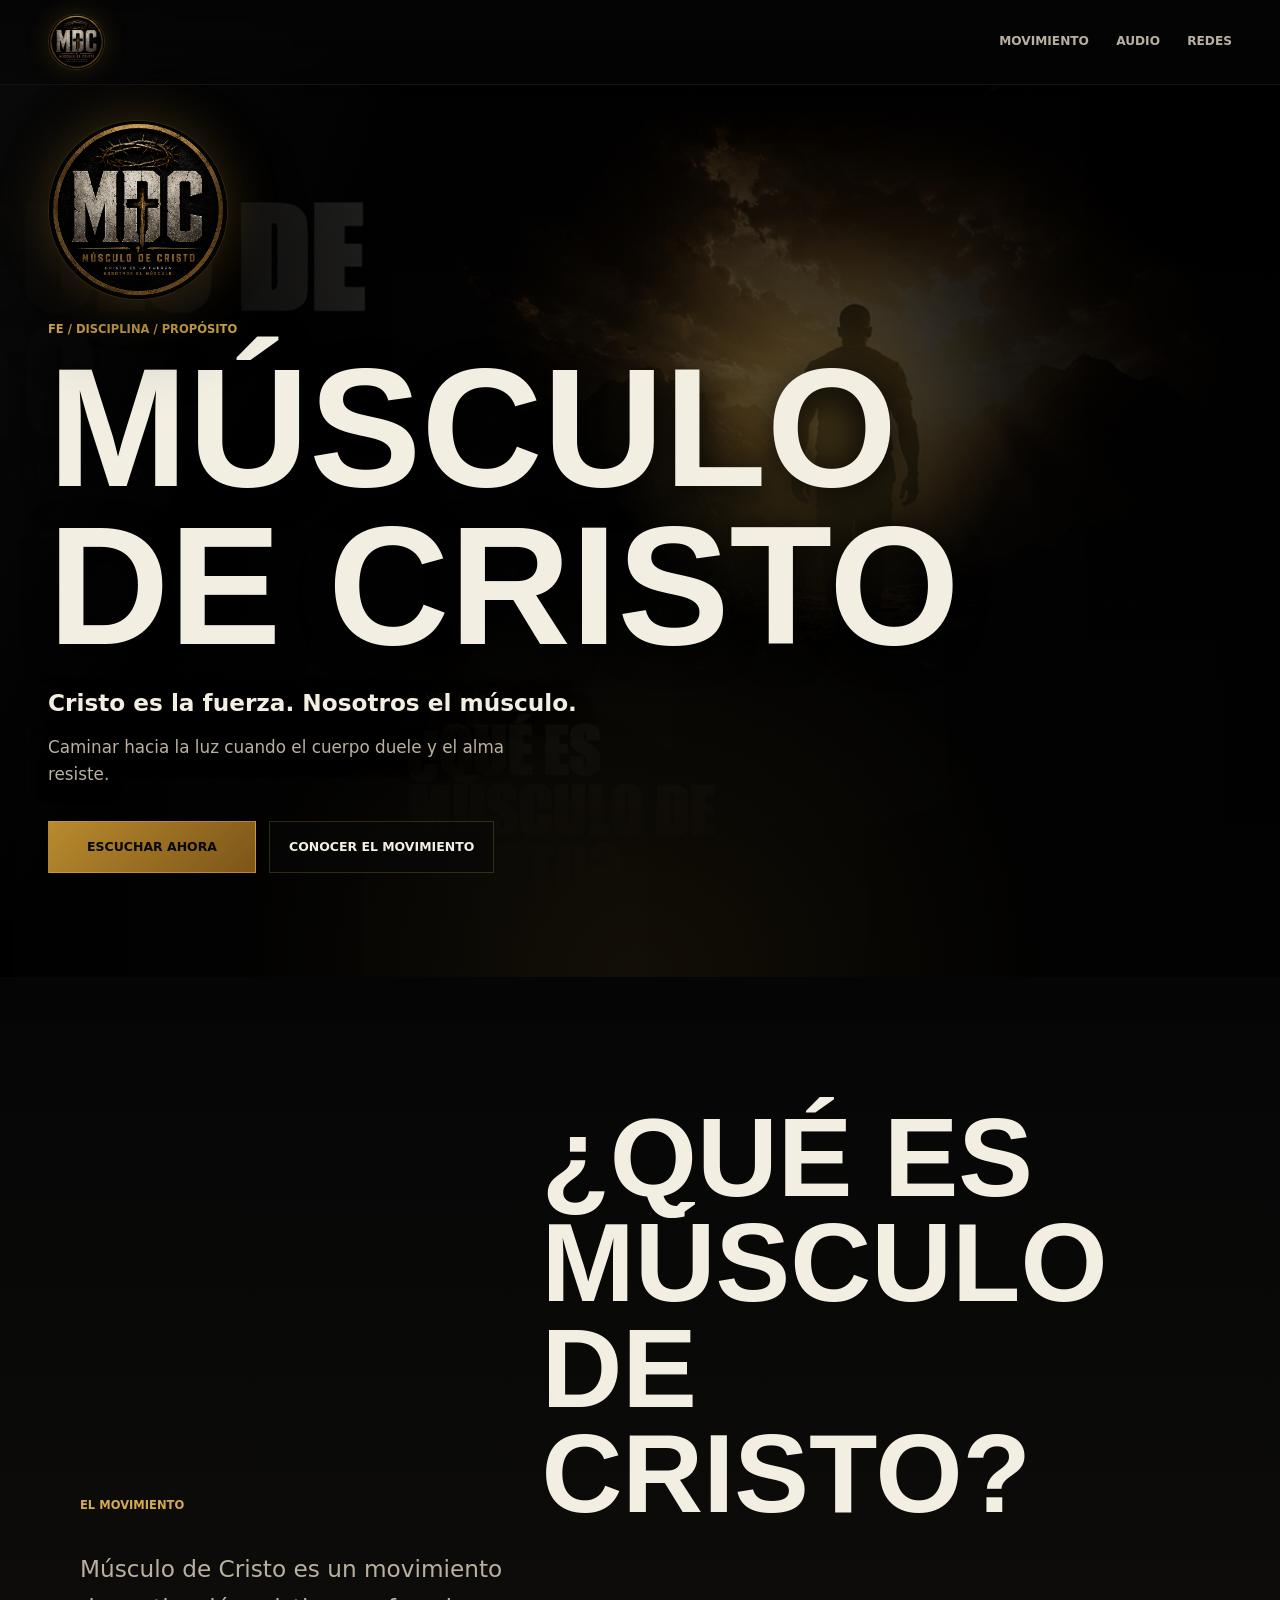
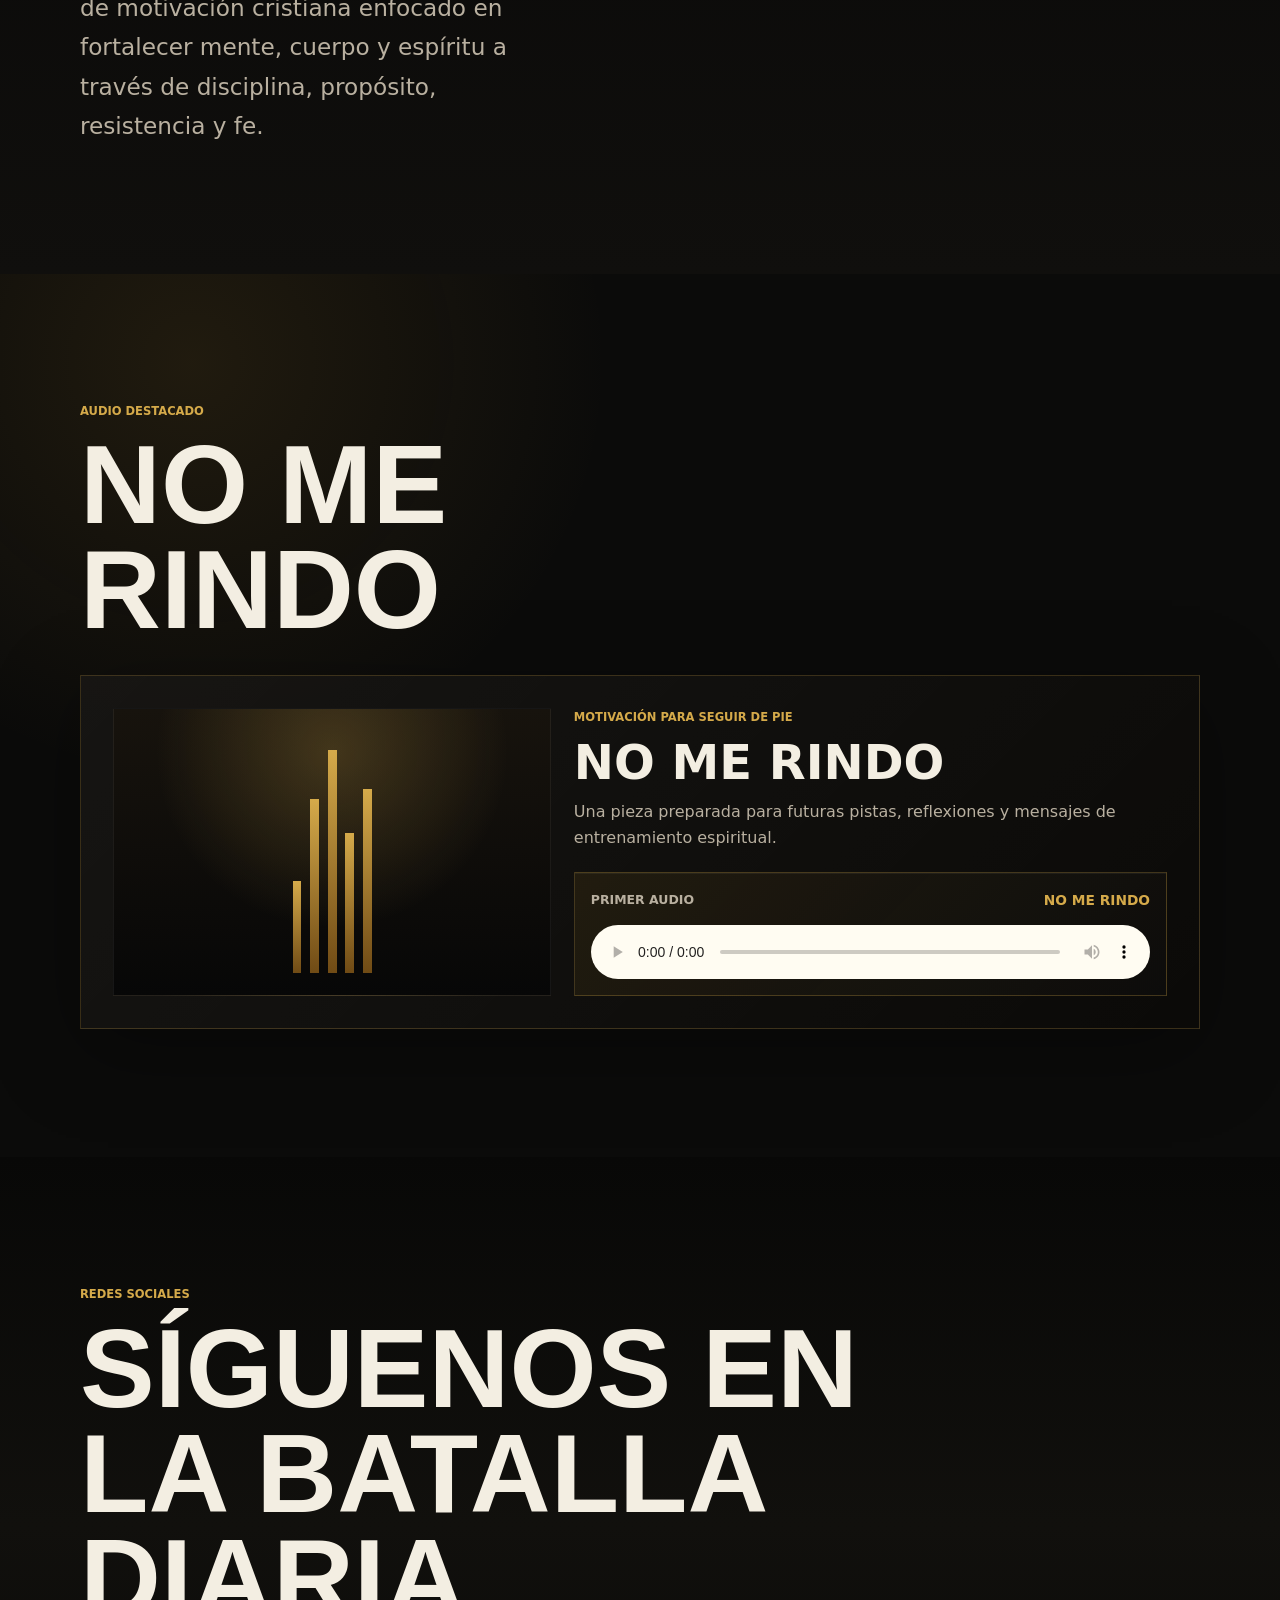
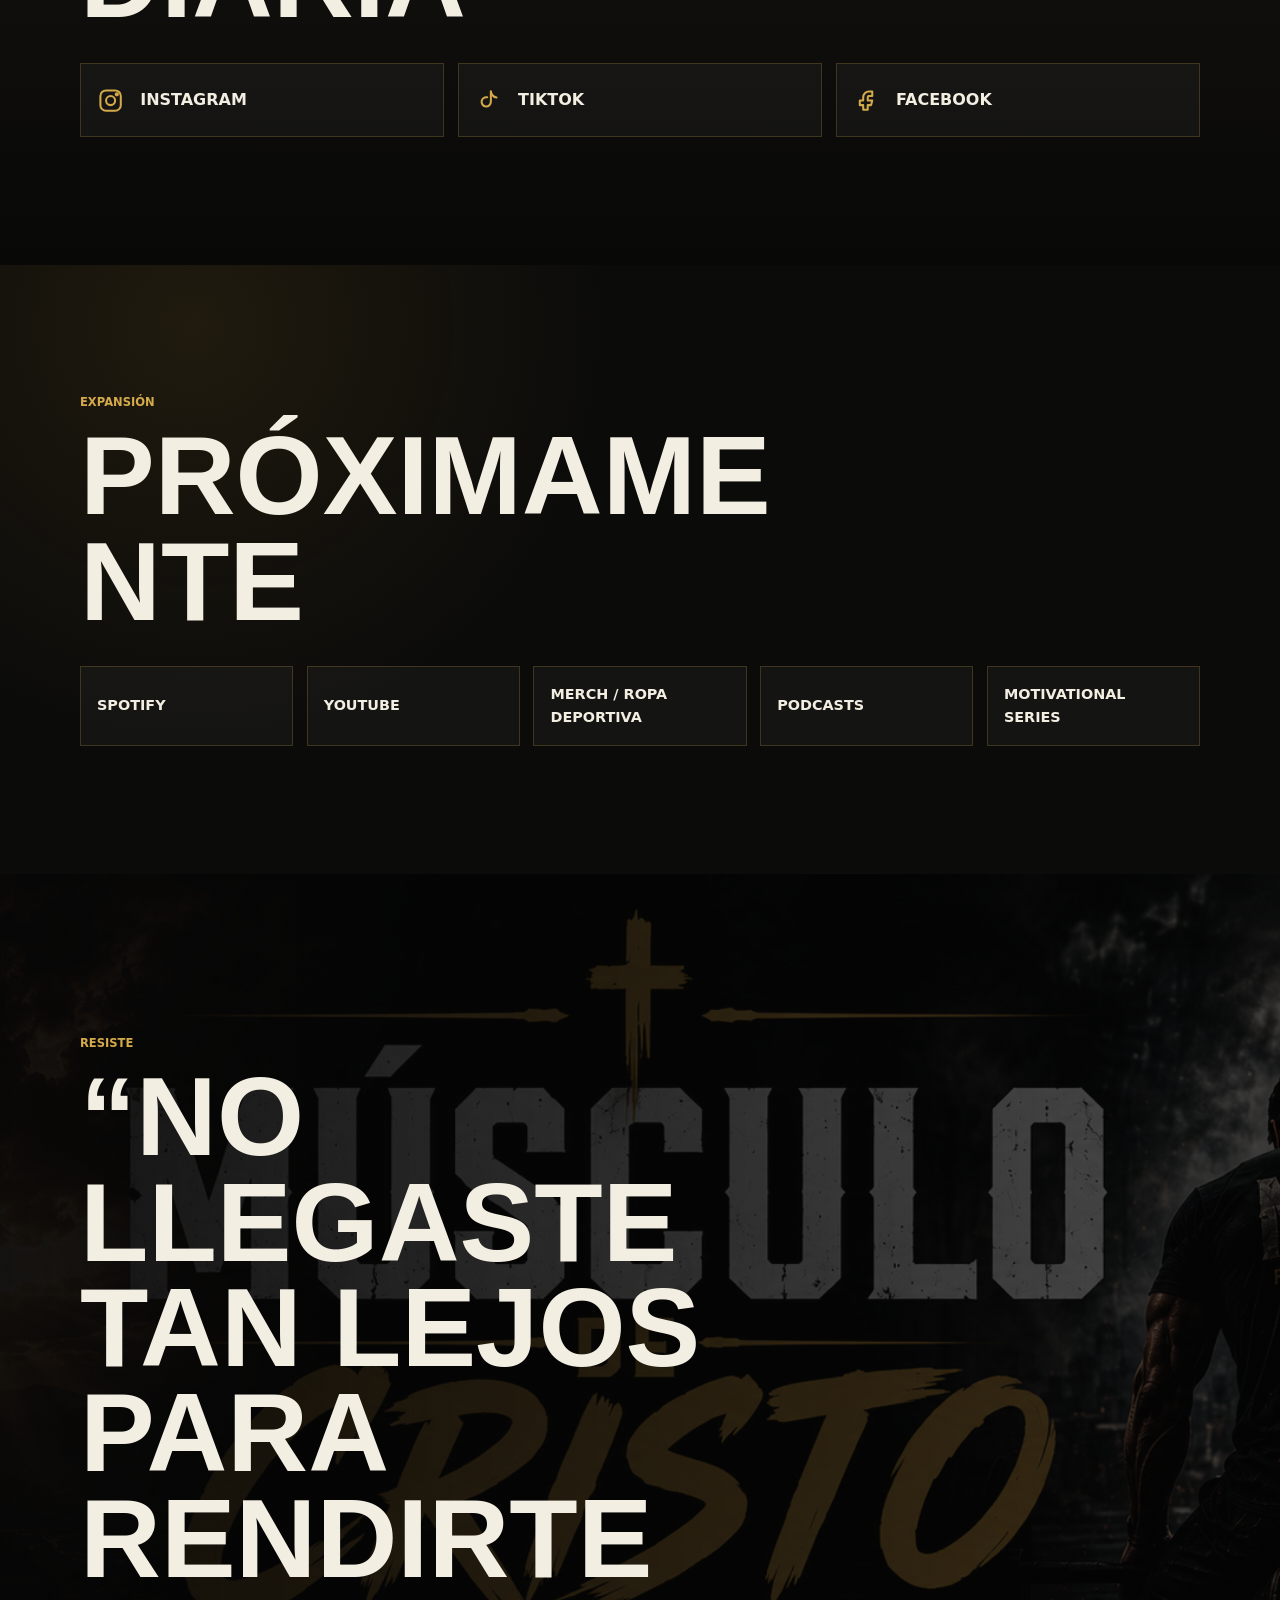
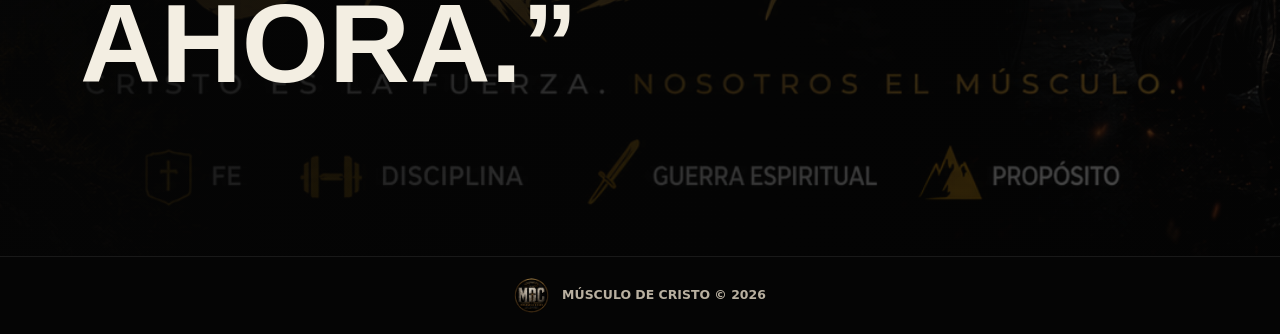
==== index.html @ 1a57410f "Add first MDC audio track" ====
<!DOCTYPE html>
<html lang="es">
  <head>
    <meta charset="UTF-8" />
    <meta name="viewport" content="width=device-width, initial-scale=1.0" />
    <meta
      name="description"
      content="Músculo de Cristo: motivación cristiana para fortalecer mente, cuerpo y espíritu con disciplina, propósito, resistencia y fe."
    />
    <title>Músculo de Cristo</title>
    <link rel="stylesheet" href="styles.css" />
  </head>
  <body>
    <a class="skip-link" href="#main">Saltar al contenido</a>

    <header class="site-header" aria-label="Encabezado principal">
      <a class="brand-mark" href="#hero" aria-label="Músculo de Cristo inicio">
        <span class="brand-mark__image-wrap">
          <img src="assets/images/ProfileFacebook.png" alt="Logo Músculo de Cristo" />
          <span class="brand-mark__fallback" aria-hidden="true">MDC</span>
        </span>
      </a>

      <nav class="site-nav" aria-label="Navegación principal">
        <a href="#about">Movimiento</a>
        <a href="#audio">Audio</a>
        <a href="#social">Redes</a>
      </nav>
    </header>

    <main id="main">
      <section class="hero section-dark" id="hero" aria-labelledby="hero-title">
        <div class="hero__background" aria-hidden="true"></div>
        <div class="hero__shade" aria-hidden="true"></div>

        <div class="hero__content reveal">
          <div class="hero__logo">
            <img src="assets/images/ProfileFacebook.png" alt="Logo Músculo de Cristo" />
            <span class="hero__logo-fallback" aria-hidden="true">MDC</span>
          </div>

          <p class="eyebrow">Fe / Disciplina / Propósito</p>
          <h1 id="hero-title">Músculo de Cristo</h1>
          <p class="hero__slogan">Cristo es la fuerza. Nosotros el músculo.</p>
          <p class="hero__statement">Caminar hacia la luz cuando el cuerpo duele y el alma resiste.</p>

          <div class="hero__actions" aria-label="Acciones principales">
            <a class="button button--primary" href="#audio">Escuchar ahora</a>
            <a class="button button--ghost" href="#about">Conocer el movimiento</a>
          </div>
        </div>
      </section>

      <section class="section about" id="about" aria-labelledby="about-title">
        <div class="section__inner reveal">
          <p class="section-kicker">El movimiento</p>
          <h2 id="about-title">¿Qué es Músculo de Cristo?</h2>
          <p class="lead">
            Músculo de Cristo es un movimiento de motivación cristiana enfocado
            en fortalecer mente, cuerpo y espíritu a través de disciplina,
            propósito, resistencia y fe.
          </p>
        </div>
      </section>

      <section class="section audio-section" id="audio" aria-labelledby="audio-title">
        <div class="section__inner reveal">
          <p class="section-kicker">Audio destacado</p>
          <h2 id="audio-title">No me rindo</h2>

          <article class="audio-card" aria-label="Audio destacado No me rindo">
            <div class="audio-card__visual" aria-hidden="true">
              <span></span>
              <span></span>
              <span></span>
              <span></span>
              <span></span>
            </div>

            <div class="audio-card__body">
              <p class="audio-card__label">Motivación para seguir de pie</p>
              <h3>No me rindo</h3>
              <p>
                Una pieza preparada para futuras pistas, reflexiones y mensajes
                de entrenamiento espiritual.
              </p>

              <div class="audio-player" aria-label="Reproductor de audio No me rindo">
                <div class="audio-player__meta">
                  <span>Primer audio</span>
                  <strong>No me rindo</strong>
                </div>
                <audio controls preload="metadata">
                  <source src="assets/audio/no-me-rindo.mp3" type="audio/mpeg" />
                  Tu navegador no soporta el reproductor de audio.
                </audio>
              </div>
            </div>
          </article>
        </div>
      </section>

      <section class="section social-section" id="social" aria-labelledby="social-title">
        <div class="section__inner reveal">
          <p class="section-kicker">Redes sociales</p>
          <h2 id="social-title">Síguenos en la batalla diaria</h2>

          <div class="social-grid" aria-label="Enlaces sociales">
            <a
              class="social-link"
              href="https://www.instagram.com/musculodecristo"
              target="_blank"
              rel="noopener noreferrer"
              aria-label="Instagram de Músculo de Cristo"
            >
              <svg viewBox="0 0 24 24" aria-hidden="true">
                <rect x="3" y="3" width="18" height="18" rx="5"></rect>
                <circle cx="12" cy="12" r="4"></circle>
                <circle cx="17.5" cy="6.5" r="1"></circle>
              </svg>
              <span>Instagram</span>
            </a>

            <a
              class="social-link"
              href="https://www.tiktok.com/@musculodecristo"
              target="_blank"
              rel="noopener noreferrer"
              aria-label="TikTok de Músculo de Cristo"
            >
              <svg viewBox="0 0 24 24" aria-hidden="true">
                <path d="M14 4v9.1a4.1 4.1 0 1 1-3.2-4"></path>
                <path d="M14 4c.5 3.1 2.2 4.9 5 5.3"></path>
              </svg>
              <span>TikTok</span>
            </a>

            <a
              class="social-link"
              href="https://www.facebook.com/musculodecristo"
              target="_blank"
              rel="noopener noreferrer"
              aria-label="Facebook de Músculo de Cristo"
            >
              <svg viewBox="0 0 24 24" aria-hidden="true">
                <path d="M14 8h3V4h-3a5 5 0 0 0-5 5v3H6v4h3v4h4v-4h3l1-4h-4V9a1 1 0 0 1 1-1Z"></path>
              </svg>
              <span>Facebook</span>
            </a>
          </div>
        </div>
      </section>

      <section class="section coming-soon" id="coming-soon" aria-labelledby="coming-soon-title">
        <div class="section__inner reveal">
          <p class="section-kicker">Expansión</p>
          <h2 id="coming-soon-title">Próximamente</h2>

          <div class="coming-grid">
            <article class="coming-item">
              <span>Spotify</span>
            </article>
            <article class="coming-item">
              <span>YouTube</span>
            </article>
            <article class="coming-item">
              <span>Merch / ropa deportiva</span>
            </article>
            <article class="coming-item">
              <span>Podcasts</span>
            </article>
            <article class="coming-item">
              <span>Motivational series</span>
            </article>
          </div>
        </div>
      </section>

      <section class="final-quote section-dark" aria-labelledby="quote-title">
        <div class="section__inner reveal">
          <p class="section-kicker">Resiste</p>
          <h2 id="quote-title">“No llegaste tan lejos para rendirte ahora.”</h2>
        </div>
      </section>
    </main>

    <footer class="site-footer">
      <div class="site-footer__brand">
        <img src="assets/images/ProfileFacebook.png" alt="" />
        <span>Músculo de Cristo © 2026</span>
      </div>
    </footer>

    <script src="script.js"></script>
  </body>
</html>
---- styles.css ----
/* 
  Músculo de Cristo design system
  Keep the palette and spacing centralized so future sections can extend the site cleanly.
*/
:root {
  --color-black: #050505;
  --color-ink: #0b0b0a;
  --color-charcoal: #151411;
  --color-charcoal-soft: #201d18;
  --color-bone: #f3eee2;
  --color-muted: #b9b0a0;
  --color-gold: #b98a2e;
  --color-gold-bright: #d5aa4a;
  --color-line: rgba(213, 170, 74, 0.22);
  --shadow-gold: 0 0 42px rgba(185, 138, 46, 0.22);
  --font-display: Impact, Haettenschweiler, "Arial Narrow Bold", sans-serif;
  --font-body: Inter, ui-sans-serif, system-ui, -apple-system, BlinkMacSystemFont, "Segoe UI", sans-serif;
  --section-padding: clamp(4.5rem, 11vw, 8rem);
  --content-width: 1120px;
}

* {
  box-sizing: border-box;
}

html {
  scroll-behavior: smooth;
}

body {
  margin: 0;
  min-width: 320px;
  color: var(--color-bone);
  background:
    radial-gradient(circle at 50% 0%, rgba(185, 138, 46, 0.12), transparent 34rem),
    linear-gradient(180deg, var(--color-black), #090806 45%, var(--color-black));
  font-family: var(--font-body);
  line-height: 1.6;
  overflow-x: hidden;
}

body::before {
  content: "";
  position: fixed;
  inset: 0;
  z-index: -1;
  pointer-events: none;
  background-image:
    linear-gradient(rgba(255, 255, 255, 0.025) 1px, transparent 1px),
    linear-gradient(90deg, rgba(255, 255, 255, 0.018) 1px, transparent 1px);
  background-size: 52px 52px;
  mask-image: linear-gradient(to bottom, rgba(0, 0, 0, 0.55), transparent 70%);
}

img,
svg {
  display: block;
  max-width: 100%;
}

a {
  color: inherit;
  text-decoration: none;
}

button {
  font: inherit;
}

.skip-link {
  position: absolute;
  left: 1rem;
  top: 1rem;
  z-index: 20;
  transform: translateY(-180%);
  border: 1px solid var(--color-gold);
  background: var(--color-black);
  color: var(--color-bone);
  padding: 0.7rem 1rem;
}

.skip-link:focus {
  transform: translateY(0);
}

.site-header {
  position: fixed;
  inset: 0 0 auto;
  z-index: 10;
  display: flex;
  align-items: center;
  justify-content: space-between;
  gap: 1rem;
  padding: 0.85rem clamp(1rem, 4vw, 3rem);
  border-bottom: 1px solid rgba(255, 255, 255, 0.06);
  background: linear-gradient(180deg, rgba(5, 5, 5, 0.9), rgba(5, 5, 5, 0.5));
  backdrop-filter: blur(16px);
}

.brand-mark {
  display: inline-flex;
  align-items: center;
}

.brand-mark__image-wrap {
  position: relative;
  display: grid;
  place-items: center;
  width: 3.55rem;
  aspect-ratio: 1;
  border: 1px solid var(--color-line);
  border-radius: 50%;
  background: rgba(5, 5, 5, 0.7);
  box-shadow: 0 0 24px rgba(185, 138, 46, 0.2);
  overflow: hidden;
}

.brand-mark img {
  width: 100%;
  height: 100%;
  object-fit: cover;
}

.brand-mark__fallback,
.hero__logo-fallback {
  display: none;
  color: var(--color-gold-bright);
  font-family: var(--font-display);
  letter-spacing: 0;
}

.brand-mark__image-wrap.is-missing img,
.hero__logo.is-missing img,
.site-footer__brand.is-missing img {
  display: none;
}

.brand-mark__image-wrap.is-missing .brand-mark__fallback,
.hero__logo.is-missing .hero__logo-fallback {
  display: block;
}

.site-nav {
  display: flex;
  align-items: center;
  gap: clamp(0.75rem, 3vw, 1.7rem);
  color: var(--color-muted);
  font-size: 0.72rem;
  font-weight: 800;
  letter-spacing: 0;
  text-transform: uppercase;
}

.site-nav a {
  transition: color 180ms ease;
}

.site-nav a:hover,
.site-nav a:focus-visible {
  color: var(--color-gold-bright);
}

.section,
.section-dark {
  position: relative;
}

.section {
  padding: var(--section-padding) clamp(1.1rem, 4vw, 3rem);
}

.section__inner {
  width: min(100%, var(--content-width));
  margin: 0 auto;
}

.hero {
  min-height: 100svh;
  display: grid;
  align-items: end;
  padding: 7.5rem clamp(1.1rem, 4vw, 3rem) clamp(3.25rem, 9vw, 6.5rem);
  overflow: hidden;
  isolation: isolate;
  background: var(--color-black);
}

/* The walking silhouette is the emotional anchor; overlays preserve readability without hiding the light. */
.hero__background {
  position: absolute;
  inset: 0;
  z-index: -3;
  background:
    linear-gradient(90deg, rgba(5, 5, 5, 0.92), rgba(5, 5, 5, 0.42) 46%, rgba(5, 5, 5, 0.78)),
    linear-gradient(180deg, rgba(5, 5, 5, 0.42), rgba(5, 5, 5, 0.1) 42%, rgba(5, 5, 5, 0.9) 96%),
    url("assets/images/hero-cinematic.png") 58% center / cover no-repeat,
    url("assets/images/BannerFacebook.png") center / cover no-repeat,
    linear-gradient(135deg, #11100d, #050505 68%);
  filter: saturate(0.92) contrast(1.12);
  transform: scale(1.09);
  animation: slowDrift 18s ease-in-out infinite alternate;
}

.hero__shade {
  position: absolute;
  inset: 0;
  z-index: -2;
  background:
    radial-gradient(circle at 63% 43%, rgba(213, 170, 74, 0.28), transparent 13rem),
    radial-gradient(circle at 63% 43%, transparent 0 13rem, rgba(0, 0, 0, 0.2) 28rem),
    linear-gradient(90deg, rgba(0, 0, 0, 0.92), transparent 42%, rgba(0, 0, 0, 0.68)),
    linear-gradient(180deg, rgba(0, 0, 0, 0.08), #050505 94%);
}

.hero::after {
  content: "";
  position: absolute;
  inset: 0;
  z-index: -1;
  pointer-events: none;
  background:
    linear-gradient(115deg, rgba(255, 255, 255, 0.06), transparent 28%),
    radial-gradient(circle at 50% 100%, rgba(185, 138, 46, 0.12), transparent 26rem);
  opacity: 0.72;
}

.hero__content {
  width: min(100%, var(--content-width));
  margin: 0 auto;
  text-align: left;
}

.hero__logo {
  position: relative;
  display: grid;
  place-items: center;
  width: 8.25rem;
  aspect-ratio: 1;
  margin: 0 0 1.25rem;
  border: 1px solid var(--color-line);
  border-radius: 50%;
  background:
    radial-gradient(circle, rgba(185, 138, 46, 0.16), rgba(0, 0, 0, 0.76) 70%),
    var(--color-black);
  box-shadow: 0 0 52px rgba(185, 138, 46, 0.28), 0 28px 80px rgba(0, 0, 0, 0.46);
  overflow: hidden;
}

.hero__logo img {
  width: 100%;
  height: 100%;
  object-fit: cover;
}

.eyebrow,
.section-kicker,
.audio-card__label {
  margin: 0 0 0.75rem;
  color: var(--color-gold-bright);
  font-size: 0.72rem;
  font-weight: 900;
  letter-spacing: 0;
  text-transform: uppercase;
}

h1,
h2,
h3,
p {
  overflow-wrap: anywhere;
}

h1,
h2 {
  margin: 0;
  font-family: var(--font-display);
  line-height: 0.94;
  text-transform: uppercase;
}

h1 {
  max-width: 10ch;
  margin-inline: 0;
  font-size: 4.2rem;
  color: var(--color-bone);
  text-shadow: 0 8px 32px rgba(0, 0, 0, 0.9);
}

h2 {
  max-width: 12ch;
  font-size: 3rem;
}

h3 {
  margin: 0;
  font-size: 1.6rem;
  line-height: 1;
  text-transform: uppercase;
}

.hero__slogan {
  max-width: 34rem;
  margin: 1.1rem 0 0;
  color: var(--color-bone);
  font-size: 1.08rem;
  font-weight: 800;
  letter-spacing: 0;
  text-shadow: 0 6px 22px rgba(0, 0, 0, 0.85);
}

.hero__statement {
  max-width: 29rem;
  margin: 0.8rem 0 0;
  color: var(--color-muted);
  font-size: 0.98rem;
  line-height: 1.65;
  text-shadow: 0 5px 20px rgba(0, 0, 0, 0.9);
}

.hero__actions {
  display: flex;
  flex-direction: column;
  gap: 0.8rem;
  width: min(100%, 26rem);
  margin: 2rem 0 0;
}

.button {
  display: inline-flex;
  min-height: 3.25rem;
  align-items: center;
  justify-content: center;
  border: 1px solid var(--color-line);
  padding: 0.85rem 1.2rem;
  color: var(--color-bone);
  font-size: 0.78rem;
  font-weight: 900;
  letter-spacing: 0;
  text-transform: uppercase;
  transition:
    transform 180ms ease,
    border-color 180ms ease,
    background 180ms ease;
}

.button:hover,
.button:focus-visible,
.social-link:hover,
.social-link:focus-visible,
.coming-item:hover {
  transform: translateY(-2px);
}

.button--primary {
  border-color: rgba(213, 170, 74, 0.55);
  background: linear-gradient(135deg, var(--color-gold), #7c5518);
  color: #080704;
}

.button--ghost {
  background: rgba(8, 8, 7, 0.58);
}

.about {
  background:
    linear-gradient(180deg, #050505, #100f0d),
    var(--color-black);
}

.about .section__inner {
  display: grid;
  gap: 1.4rem;
}

.lead {
  max-width: 44rem;
  margin: 0;
  color: var(--color-muted);
  font-size: 1.1rem;
  line-height: 1.7;
}

.audio-section,
.coming-soon {
  background:
    radial-gradient(circle at 15% 10%, rgba(185, 138, 46, 0.12), transparent 26rem),
    var(--color-ink);
}

.audio-card {
  display: grid;
  gap: 1.4rem;
  margin-top: 2rem;
  border: 1px solid var(--color-line);
  background:
    linear-gradient(135deg, rgba(255, 255, 255, 0.045), transparent),
    rgba(12, 11, 9, 0.86);
  padding: clamp(1.1rem, 4vw, 2rem);
  box-shadow: 0 22px 80px rgba(0, 0, 0, 0.34);
}

.audio-card__visual {
  display: flex;
  min-height: 9rem;
  align-items: end;
  justify-content: center;
  gap: 0.55rem;
  border: 1px solid rgba(255, 255, 255, 0.06);
  background:
    radial-gradient(circle at 50% 15%, rgba(213, 170, 74, 0.24), transparent 11rem),
    linear-gradient(180deg, #17130d, #070707);
  padding: 1.4rem;
}

.audio-card__visual span {
  width: 0.55rem;
  height: var(--bar-height, 42%);
  background: linear-gradient(180deg, var(--color-gold-bright), #704b15);
}

.audio-card__visual span:nth-child(1) {
  --bar-height: 38%;
}

.audio-card__visual span:nth-child(2) {
  --bar-height: 72%;
}

.audio-card__visual span:nth-child(3) {
  --bar-height: 92%;
}

.audio-card__visual span:nth-child(4) {
  --bar-height: 58%;
}

.audio-card__visual span:nth-child(5) {
  --bar-height: 76%;
}

.audio-card__body p:not(.audio-card__label) {
  margin: 0.8rem 0 0;
  color: var(--color-muted);
}

.audio-player {
  display: grid;
  gap: 0.9rem;
  margin-top: 1.35rem;
  border: 1px solid rgba(213, 170, 74, 0.26);
  background:
    linear-gradient(135deg, rgba(213, 170, 74, 0.12), rgba(255, 255, 255, 0.025)),
    rgba(5, 5, 5, 0.58);
  padding: 1rem;
  box-shadow: inset 0 1px 0 rgba(255, 255, 255, 0.05);
}

.audio-player__meta {
  display: flex;
  align-items: center;
  justify-content: space-between;
  gap: 1rem;
  color: var(--color-muted);
  font-size: 0.78rem;
  font-weight: 800;
  text-transform: uppercase;
}

.audio-player__meta strong {
  color: var(--color-gold-bright);
  font-size: 0.86rem;
}

.audio-player audio {
  display: block;
  width: 100%;
  min-height: 3rem;
  border-radius: 0;
  filter: sepia(0.18) saturate(0.88);
}

.social-section {
  background:
    linear-gradient(180deg, #080807, #11100d 52%, #080807),
    var(--color-black);
}

.social-section h2 {
  max-width: 14ch;
}

.social-grid,
.coming-grid {
  display: grid;
  gap: 0.85rem;
  margin-top: 2rem;
}

.social-link,
.coming-item {
  border: 1px solid var(--color-line);
  background: rgba(255, 255, 255, 0.035);
  transition:
    transform 180ms ease,
    border-color 180ms ease,
    background 180ms ease;
}

.social-link {
  display: flex;
  min-height: 4.6rem;
  align-items: center;
  gap: 1rem;
  padding: 1rem;
  color: var(--color-bone);
  font-weight: 900;
  letter-spacing: 0;
  text-transform: uppercase;
}

.social-link:hover,
.social-link:focus-visible,
.coming-item:hover {
  border-color: rgba(213, 170, 74, 0.52);
  background: rgba(185, 138, 46, 0.08);
}

.social-link svg {
  width: 1.7rem;
  height: 1.7rem;
  fill: none;
  stroke: var(--color-gold-bright);
  stroke-linecap: round;
  stroke-linejoin: round;
  stroke-width: 1.8;
}

.coming-item {
  display: grid;
  min-height: 5rem;
  align-items: center;
  padding: 1rem;
}

.coming-item span {
  color: var(--color-bone);
  font-size: 0.9rem;
  font-weight: 900;
  letter-spacing: 0;
  text-transform: uppercase;
}

.final-quote {
  padding: clamp(5rem, 14vw, 10rem) clamp(1.1rem, 4vw, 3rem);
  background:
    linear-gradient(90deg, rgba(5, 5, 5, 0.94), rgba(5, 5, 5, 0.7)),
    url("assets/images/BannerFacebook.png") center / cover no-repeat,
    var(--color-black);
}

.final-quote h2 {
  max-width: 11ch;
  color: var(--color-bone);
}

.site-footer {
  border-top: 1px solid rgba(255, 255, 255, 0.08);
  background: var(--color-black);
  padding: 1.3rem clamp(1.1rem, 4vw, 3rem);
}

.site-footer__brand {
  display: flex;
  align-items: center;
  justify-content: center;
  gap: 0.8rem;
  color: var(--color-muted);
  font-size: 0.78rem;
  font-weight: 800;
  letter-spacing: 0;
  text-transform: uppercase;
}

.site-footer__brand img {
  width: 2.2rem;
  aspect-ratio: 1;
  border-radius: 50%;
  object-fit: cover;
}

/* Reveal states are intentionally understated to keep the experience premium. */
.reveal {
  opacity: 0;
  transform: translateY(18px);
  transition:
    opacity 680ms ease,
    transform 680ms ease;
}

.reveal.is-visible {
  opacity: 1;
  transform: translateY(0);
}

@keyframes slowDrift {
  from {
    transform: scale(1.09) translate3d(-0.4%, 0, 0);
  }

  to {
    transform: scale(1.12) translate3d(0.4%, -0.5%, 0);
  }
}

@media (prefers-reduced-motion: reduce) {
  *,
  *::before,
  *::after {
    scroll-behavior: auto !important;
    animation-duration: 0.01ms !important;
    animation-iteration-count: 1 !important;
    transition-duration: 0.01ms !important;
  }

  .reveal {
    opacity: 1;
    transform: none;
  }
}

@media (min-width: 560px) {
  h1 {
    font-size: 5.8rem;
  }

  h2 {
    font-size: 4.25rem;
  }

  h3 {
    font-size: 2.15rem;
  }

  .hero__slogan,
  .lead {
    font-size: 1.25rem;
  }

  .hero__statement {
    font-size: 1.05rem;
  }

  .hero__actions {
    flex-direction: row;
    justify-content: flex-start;
    width: auto;
  }

  .button {
    min-width: 13rem;
  }

  .social-grid,
  .coming-grid {
    grid-template-columns: repeat(2, minmax(0, 1fr));
  }
}

@media (min-width: 820px) {
  .site-nav {
    font-size: 0.76rem;
  }

  h1 {
    font-size: 8.2rem;
  }

  h2 {
    font-size: 5.8rem;
  }

  h3 {
    font-size: 2.8rem;
  }

  .hero__slogan,
  .lead {
    font-size: 1.45rem;
  }

  .hero {
    align-items: center;
  }

  .hero__content {
    text-align: left;
    margin-left: 0;
  }

  .hero__logo,
  h1,
  .hero__slogan {
    margin-left: 0;
    margin-right: 0;
  }

  .hero__logo {
    width: 11.25rem;
  }

  .hero__actions {
    justify-content: flex-start;
  }

  .about .section__inner {
    grid-template-columns: 0.8fr 1.2fr;
    align-items: end;
  }

  .audio-card {
    grid-template-columns: 0.85fr 1.15fr;
    align-items: stretch;
  }

  .audio-card__visual {
    min-height: 18rem;
  }

  .social-grid {
    grid-template-columns: repeat(3, minmax(0, 1fr));
  }

  .coming-grid {
    grid-template-columns: repeat(5, minmax(0, 1fr));
  }
}

@media (min-width: 1120px) {
  h1 {
    font-size: 10.5rem;
  }

  h2 {
    font-size: 7rem;
  }

  h3 {
    font-size: 3rem;
  }
}
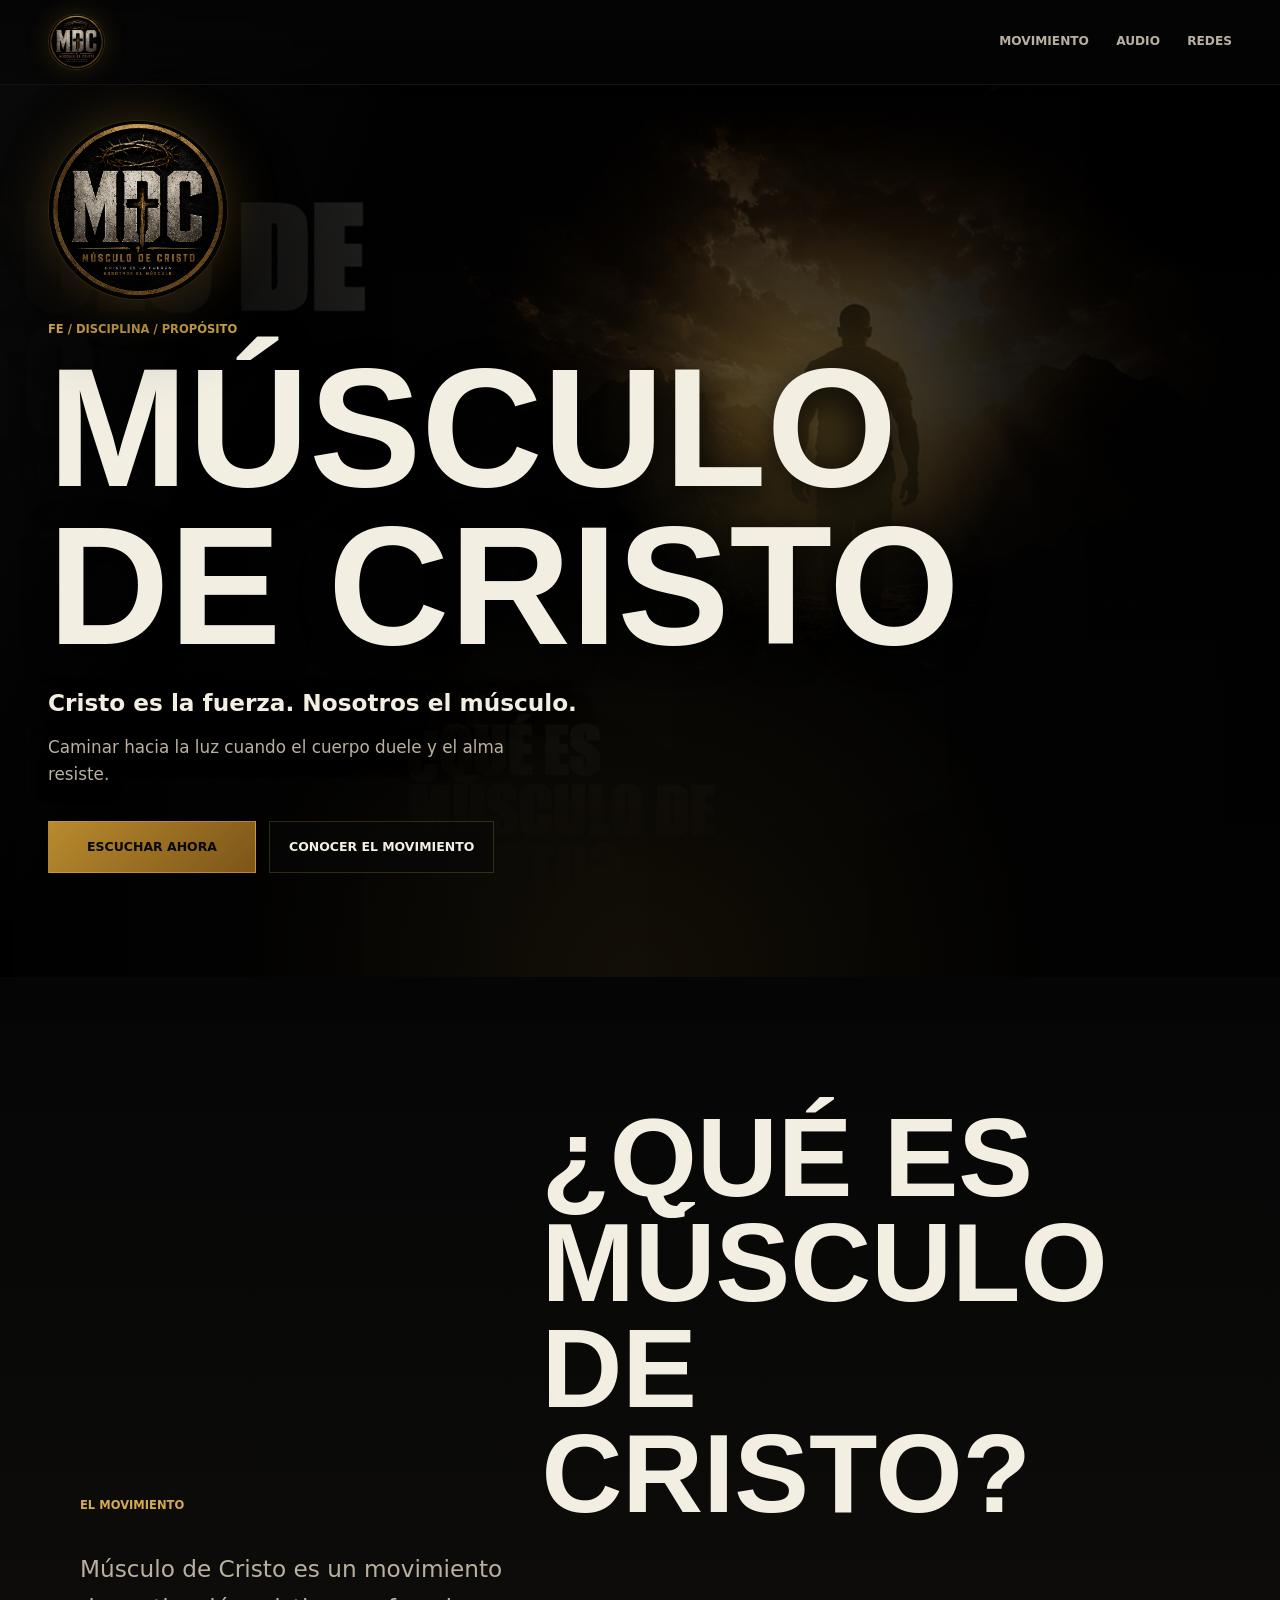
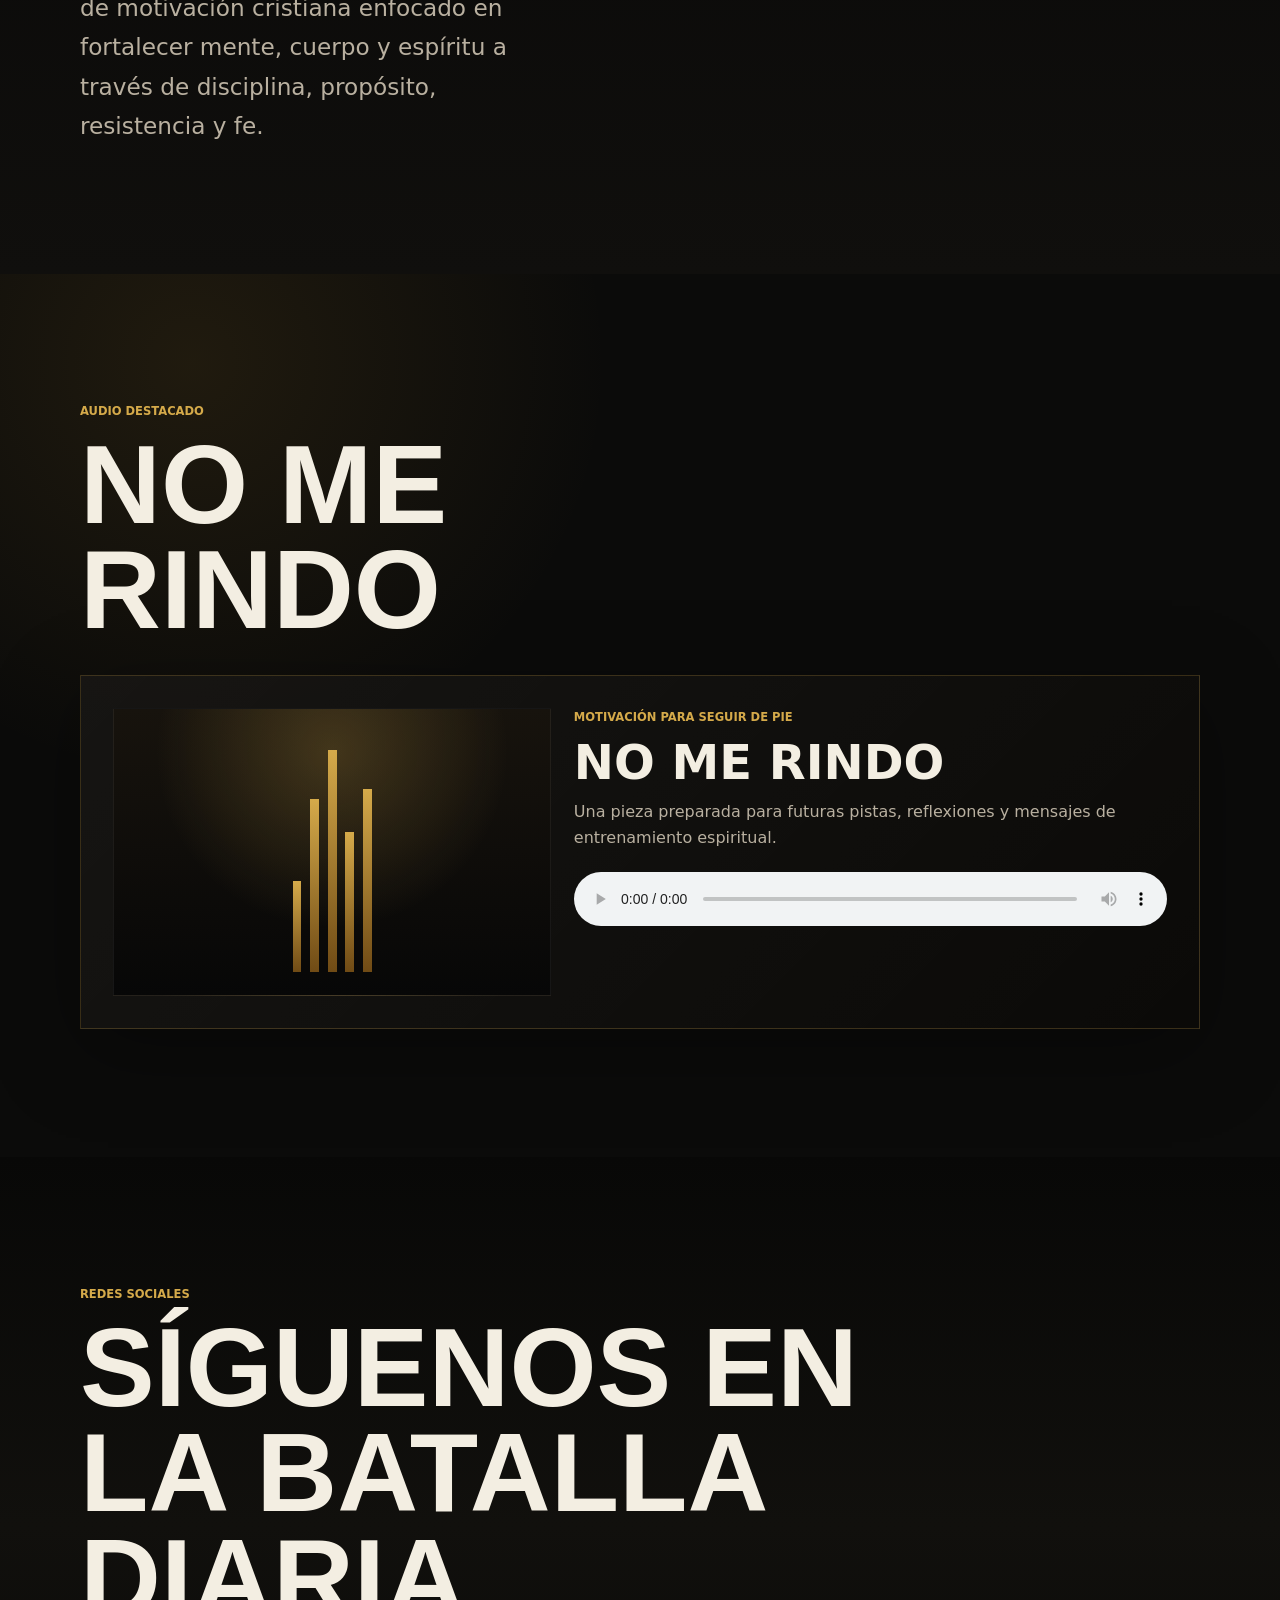
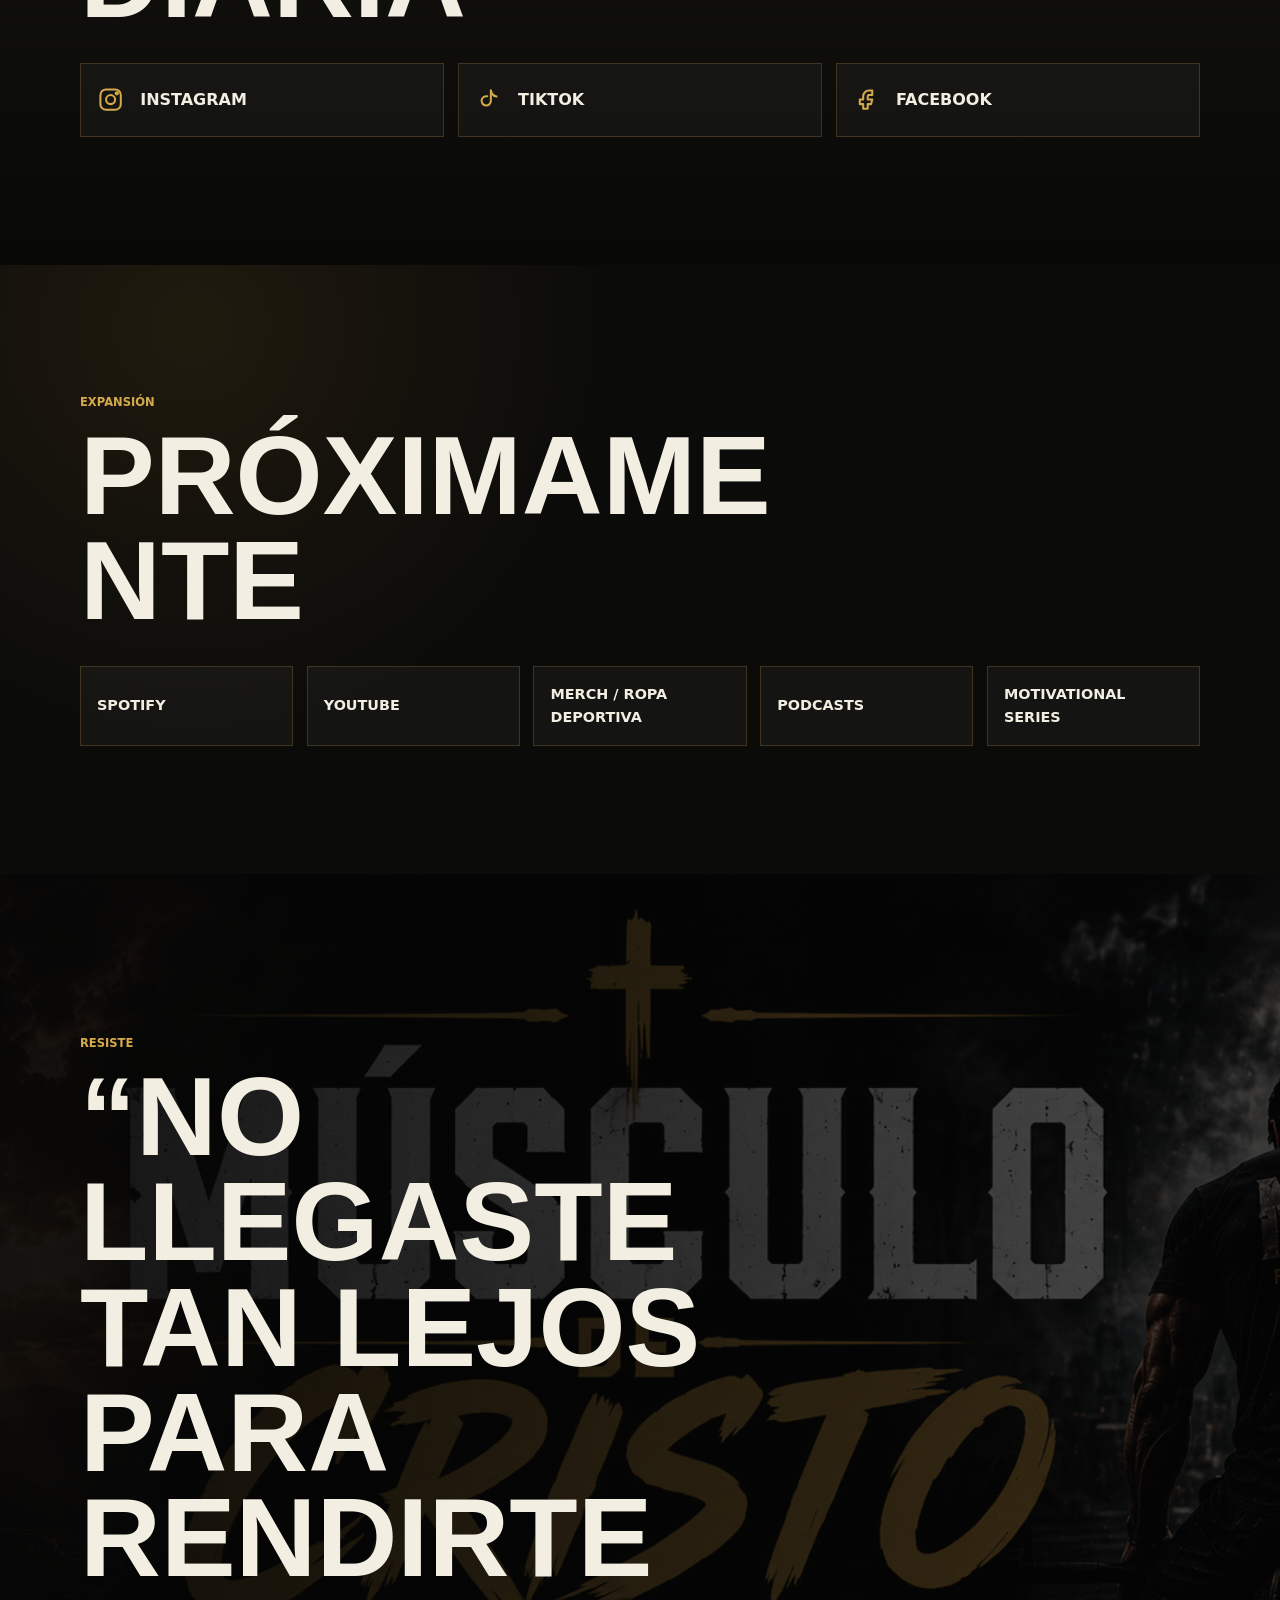
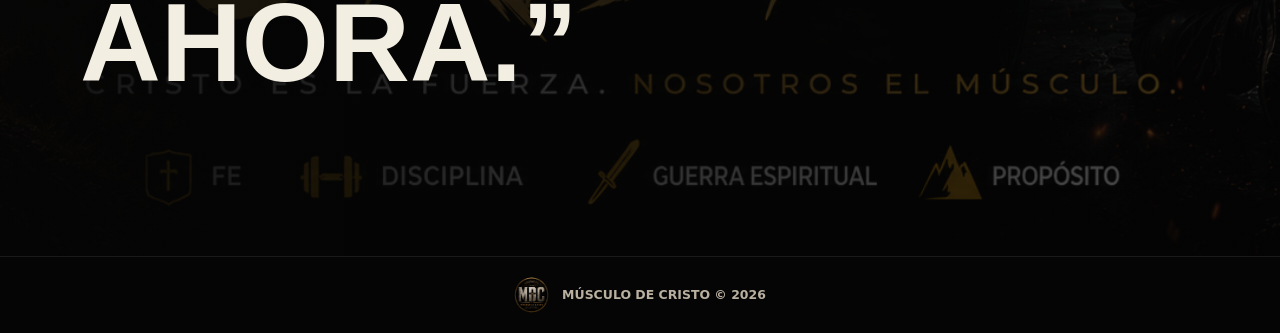
==== commit 13666629: "Improve audio player usability" ====
--- a/index.html
+++ b/index.html
@@ -85,16 +85,10 @@
                 de entrenamiento espiritual.
               </p>
 
-              <div class="audio-player" aria-label="Reproductor de audio No me rindo">
-                <div class="audio-player__meta">
-                  <span>Primer audio</span>
-                  <strong>No me rindo</strong>
-                </div>
-                <audio controls preload="metadata">
-                  <source src="assets/audio/no-me-rindo.mp3" type="audio/mpeg" />
-                  Tu navegador no soporta el reproductor de audio.
-                </audio>
-              </div>
+              <audio class="native-audio" controls preload="metadata">
+                <source src="assets/audio/no-me-rindo.mp3" type="audio/mpeg" />
+                Tu navegador no soporta el reproductor de audio.
+              </audio>
             </div>
           </article>
         </div>
--- a/styles.css
+++ b/styles.css
@@ -442,40 +442,10 @@
   color: var(--color-muted);
 }
 
-.audio-player {
-  display: grid;
-  gap: 0.9rem;
-  margin-top: 1.35rem;
-  border: 1px solid rgba(213, 170, 74, 0.26);
-  background:
-    linear-gradient(135deg, rgba(213, 170, 74, 0.12), rgba(255, 255, 255, 0.025)),
-    rgba(5, 5, 5, 0.58);
-  padding: 1rem;
-  box-shadow: inset 0 1px 0 rgba(255, 255, 255, 0.05);
-}
-
-.audio-player__meta {
-  display: flex;
-  align-items: center;
-  justify-content: space-between;
-  gap: 1rem;
-  color: var(--color-muted);
-  font-size: 0.78rem;
-  font-weight: 800;
-  text-transform: uppercase;
-}
-
-.audio-player__meta strong {
-  color: var(--color-gold-bright);
-  font-size: 0.86rem;
-}
-
-.audio-player audio {
+.native-audio {
   display: block;
   width: 100%;
-  min-height: 3rem;
-  border-radius: 0;
-  filter: sepia(0.18) saturate(0.88);
+  margin-top: 1.35rem;
 }
 
 .social-section {
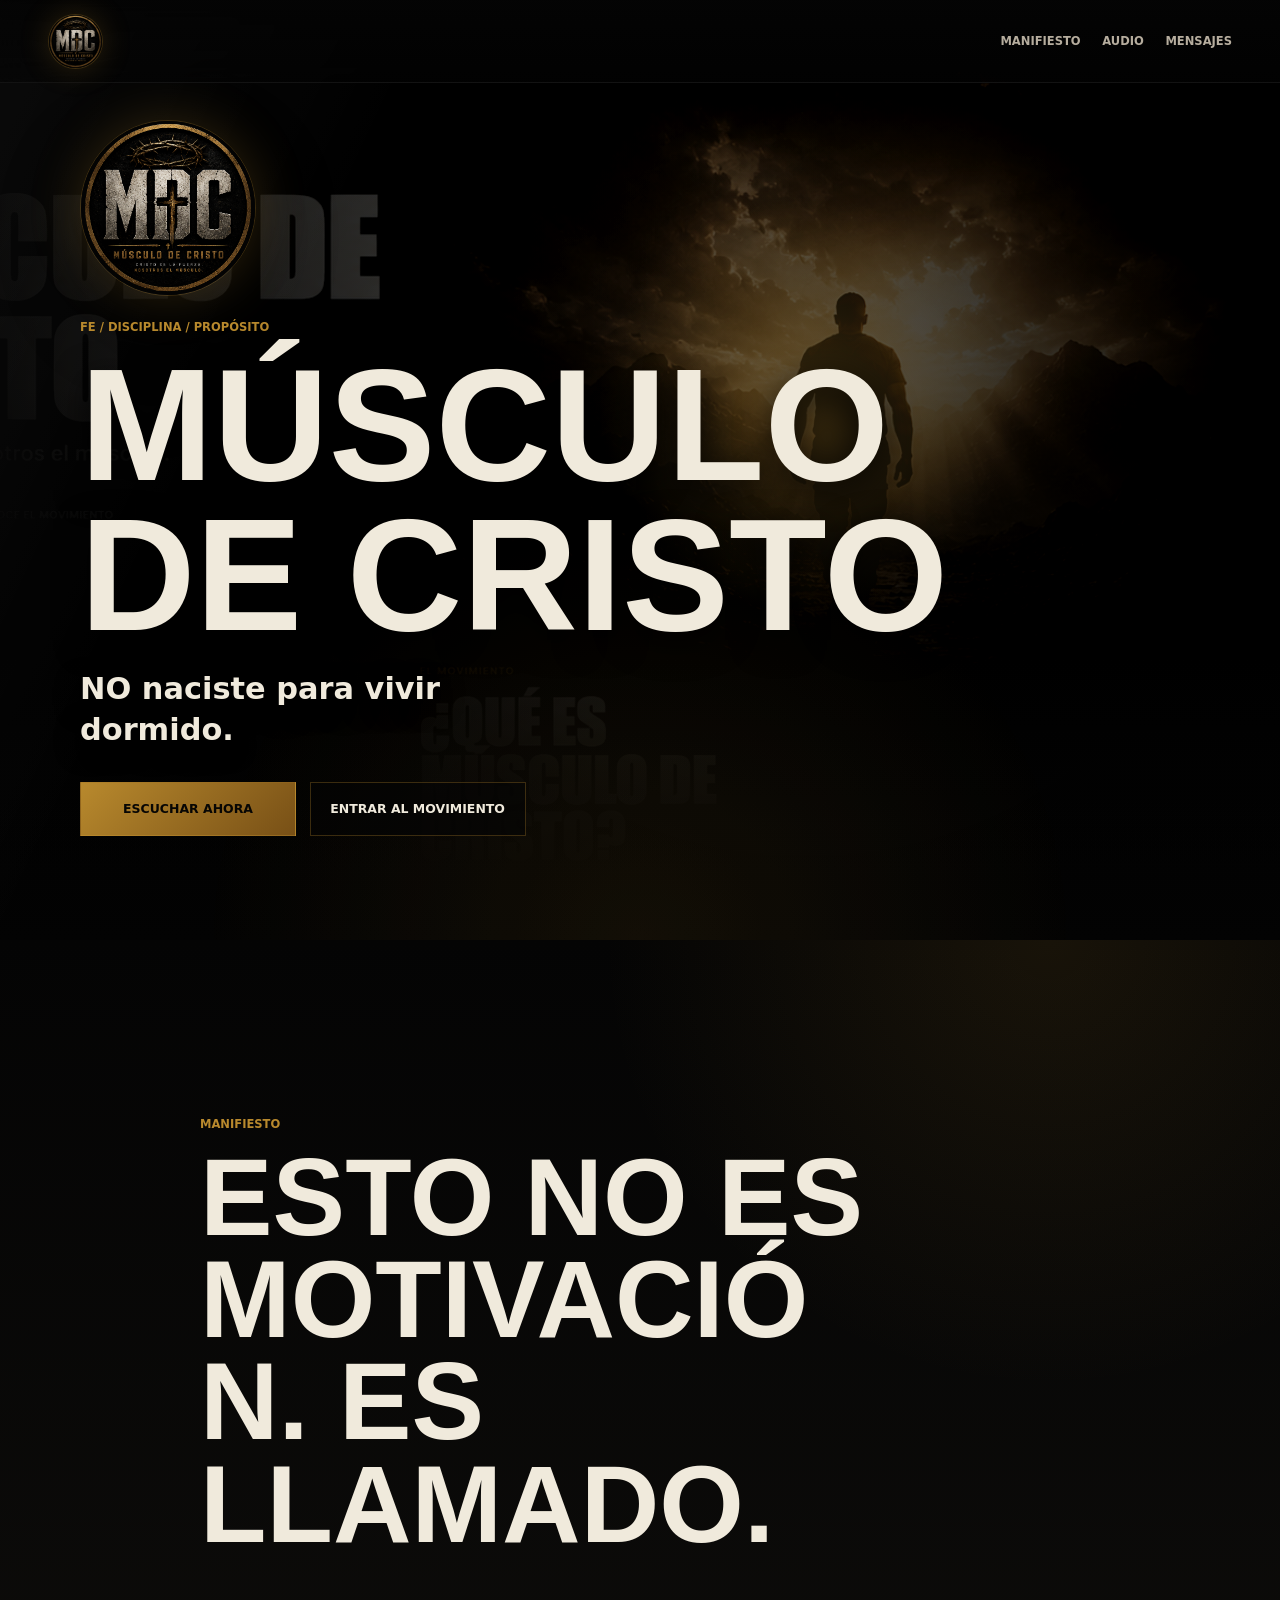
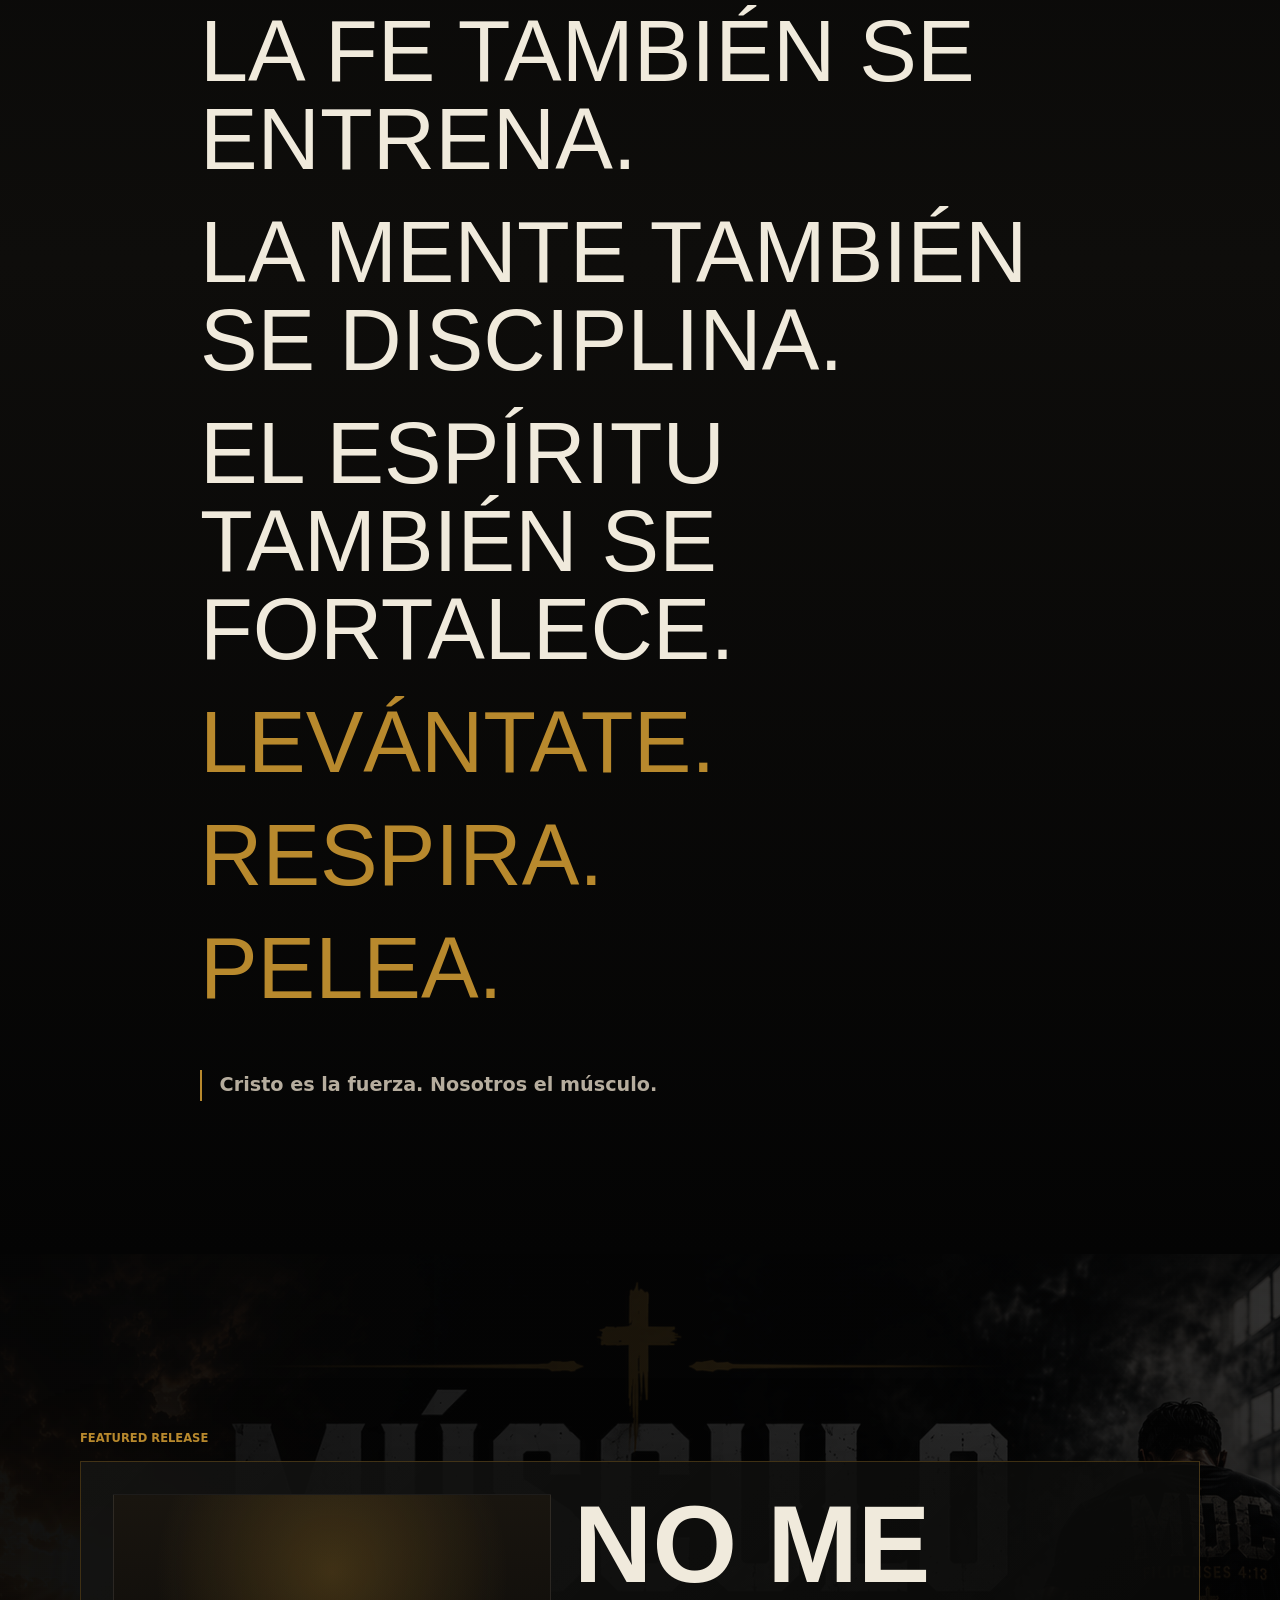
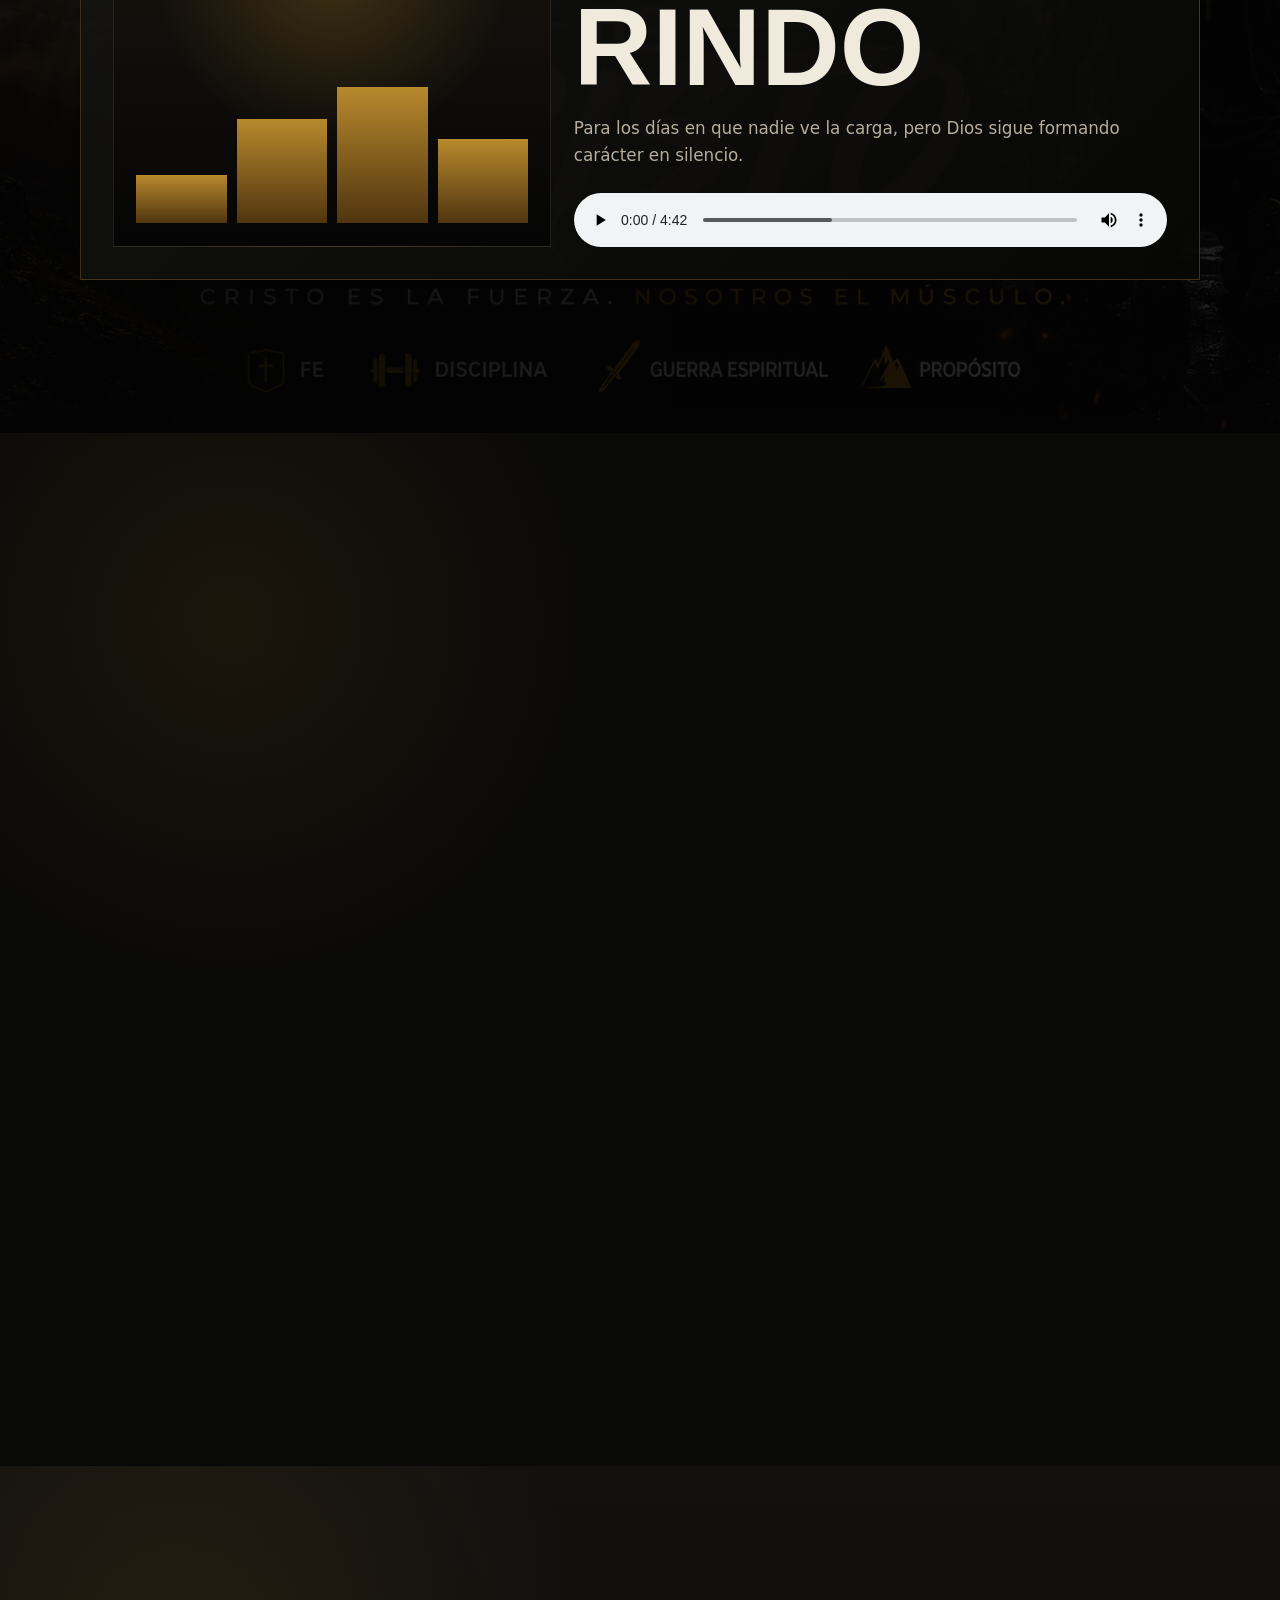
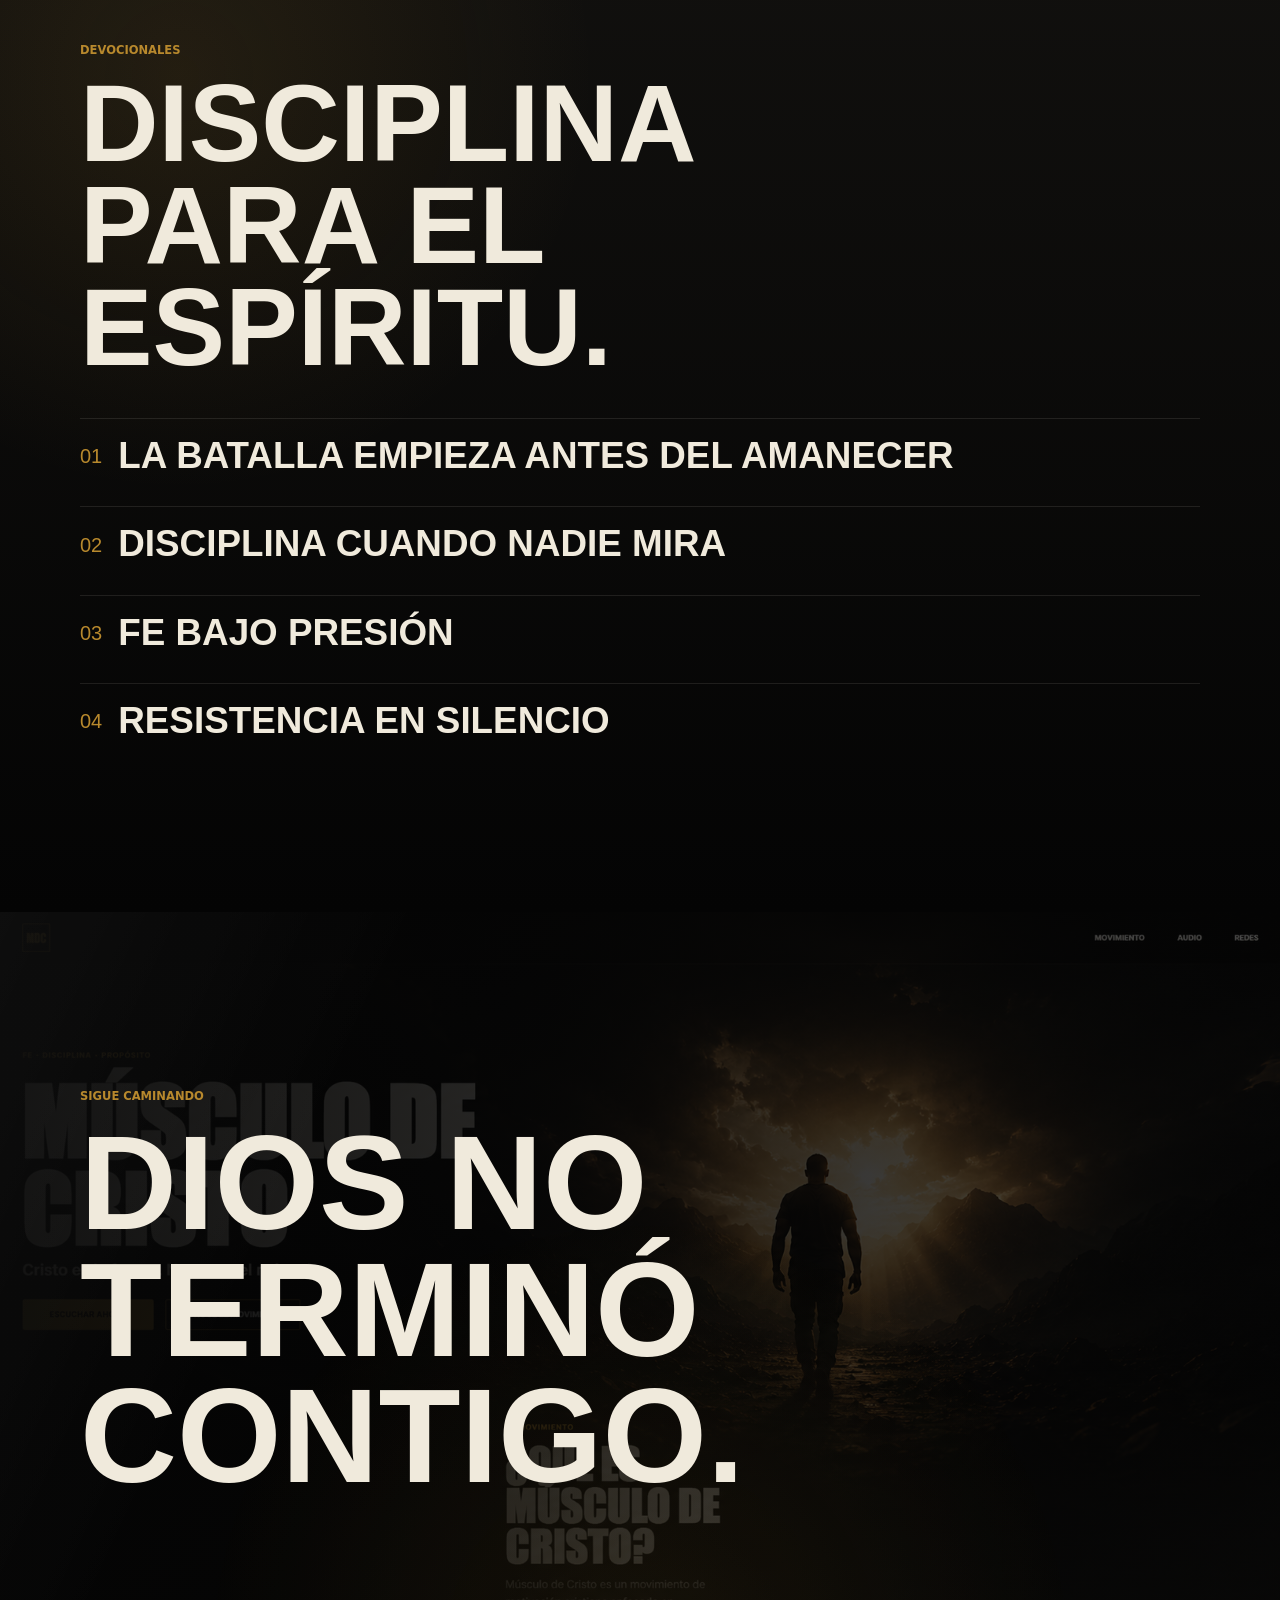
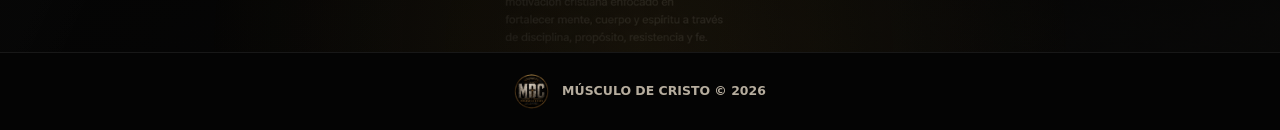
==== commit 4b84a66a: "Evolve site into cinematic movement" ====
--- a/index.html
+++ b/index.html
@@ -5,7 +5,7 @@
     <meta name="viewport" content="width=device-width, initial-scale=1.0" />
     <meta
       name="description"
-      content="Músculo de Cristo: motivación cristiana para fortalecer mente, cuerpo y espíritu con disciplina, propósito, resistencia y fe."
+      content="Músculo de Cristo: una experiencia cinematográfica de fe, disciplina, resistencia y propósito."
     />
     <title>Músculo de Cristo</title>
     <link rel="stylesheet" href="styles.css" />
@@ -22,67 +22,64 @@
       </a>
 
       <nav class="site-nav" aria-label="Navegación principal">
-        <a href="#about">Movimiento</a>
-        <a href="#audio">Audio</a>
-        <a href="#social">Redes</a>
+        <a href="#manifesto">Manifiesto</a>
+        <a href="#release">Audio</a>
+        <a href="#mensajes">Mensajes</a>
       </nav>
     </header>
 
     <main id="main">
-      <section class="hero section-dark" id="hero" aria-labelledby="hero-title">
+      <section class="hero scene scene--dark" id="hero" aria-labelledby="hero-title">
         <div class="hero__background" aria-hidden="true"></div>
         <div class="hero__shade" aria-hidden="true"></div>
 
         <div class="hero__content reveal">
-          <div class="hero__logo">
-            <img src="assets/images/ProfileFacebook.png" alt="Logo Músculo de Cristo" />
-            <span class="hero__logo-fallback" aria-hidden="true">MDC</span>
-          </div>
-
-          <p class="eyebrow">Fe / Disciplina / Propósito</p>
-          <h1 id="hero-title">Músculo de Cristo</h1>
-          <p class="hero__slogan">Cristo es la fuerza. Nosotros el músculo.</p>
-          <p class="hero__statement">Caminar hacia la luz cuando el cuerpo duele y el alma resiste.</p>
+          <img class="hero__mark" src="assets/images/ProfileFacebook.png" alt="Logo Músculo de Cristo" />
+          <p class="kicker">Fe / Disciplina / Propósito</p>
+          <h1 id="hero-title">MÚSCULO DE CRISTO</h1>
+          <p class="hero__subtitle">NO naciste para vivir dormido.</p>
 
           <div class="hero__actions" aria-label="Acciones principales">
-            <a class="button button--primary" href="#audio">Escuchar ahora</a>
-            <a class="button button--ghost" href="#about">Conocer el movimiento</a>
+            <a class="button button--primary" href="#release">ESCUCHAR AHORA</a>
+            <a class="button button--ghost" href="#manifesto">ENTRAR AL MOVIMIENTO</a>
           </div>
         </div>
       </section>
 
-      <section class="section about" id="about" aria-labelledby="about-title">
-        <div class="section__inner reveal">
-          <p class="section-kicker">El movimiento</p>
-          <h2 id="about-title">¿Qué es Músculo de Cristo?</h2>
-          <p class="lead">
-            Músculo de Cristo es un movimiento de motivación cristiana enfocado
-            en fortalecer mente, cuerpo y espíritu a través de disciplina,
-            propósito, resistencia y fe.
-          </p>
+      <section class="manifesto scene" id="manifesto" aria-labelledby="manifesto-title">
+        <div class="scene__inner manifesto__inner reveal">
+          <p class="kicker">Manifiesto</p>
+          <h2 id="manifesto-title">Esto no es motivación. Es llamado.</h2>
+
+          <div class="manifesto__lines" aria-label="Manifiesto de Músculo de Cristo">
+            <p>La fe también se entrena.</p>
+            <p>La mente también se disciplina.</p>
+            <p>El espíritu también se fortalece.</p>
+            <p>Levántate.</p>
+            <p>Respira.</p>
+            <p>Pelea.</p>
+          </div>
+
+          <p class="manifesto__closing">Cristo es la fuerza. Nosotros el músculo.</p>
         </div>
       </section>
 
-      <section class="section audio-section" id="audio" aria-labelledby="audio-title">
-        <div class="section__inner reveal">
-          <p class="section-kicker">Audio destacado</p>
-          <h2 id="audio-title">No me rindo</h2>
-
-          <article class="audio-card" aria-label="Audio destacado No me rindo">
-            <div class="audio-card__visual" aria-hidden="true">
-              <span></span>
+      <section class="release scene scene--dark" id="release" aria-labelledby="release-title">
+        <div class="scene__inner reveal">
+          <p class="kicker">Featured release</p>
+          <article class="release-card" aria-label="Audio destacado NO ME RINDO">
+            <div class="release-card__visual" aria-hidden="true">
               <span></span>
               <span></span>
               <span></span>
               <span></span>
             </div>
 
-            <div class="audio-card__body">
-              <p class="audio-card__label">Motivación para seguir de pie</p>
-              <h3>No me rindo</h3>
+            <div class="release-card__body">
+              <h2 id="release-title">NO ME RINDO</h2>
               <p>
-                Una pieza preparada para futuras pistas, reflexiones y mensajes
-                de entrenamiento espiritual.
+                Para los días en que nadie ve la carga, pero Dios sigue formando
+                carácter en silencio.
               </p>
 
               <audio class="native-audio" controls preload="metadata">
@@ -94,86 +91,58 @@
         </div>
       </section>
 
-      <section class="section social-section" id="social" aria-labelledby="social-title">
-        <div class="section__inner reveal">
-          <p class="section-kicker">Redes sociales</p>
-          <h2 id="social-title">Síguenos en la batalla diaria</h2>
+      <section class="messages scene" id="mensajes" aria-labelledby="messages-title">
+        <div class="scene__inner reveal">
+          <p class="kicker">Mensajes</p>
+          <h2 id="messages-title">Órdenes para el alma cansada.</h2>
 
-          <div class="social-grid" aria-label="Enlaces sociales">
-            <a
-              class="social-link"
-              href="https://www.instagram.com/musculodecristo"
-              target="_blank"
-              rel="noopener noreferrer"
-              aria-label="Instagram de Músculo de Cristo"
-            >
-              <svg viewBox="0 0 24 24" aria-hidden="true">
-                <rect x="3" y="3" width="18" height="18" rx="5"></rect>
-                <circle cx="12" cy="12" r="4"></circle>
-                <circle cx="17.5" cy="6.5" r="1"></circle>
-              </svg>
-              <span>Instagram</span>
-            </a>
-
-            <a
-              class="social-link"
-              href="https://www.tiktok.com/@musculodecristo"
-              target="_blank"
-              rel="noopener noreferrer"
-              aria-label="TikTok de Músculo de Cristo"
-            >
-              <svg viewBox="0 0 24 24" aria-hidden="true">
-                <path d="M14 4v9.1a4.1 4.1 0 1 1-3.2-4"></path>
-                <path d="M14 4c.5 3.1 2.2 4.9 5 5.3"></path>
-              </svg>
-              <span>TikTok</span>
-            </a>
-
-            <a
-              class="social-link"
-              href="https://www.facebook.com/musculodecristo"
-              target="_blank"
-              rel="noopener noreferrer"
-              aria-label="Facebook de Músculo de Cristo"
-            >
-              <svg viewBox="0 0 24 24" aria-hidden="true">
-                <path d="M14 8h3V4h-3a5 5 0 0 0-5 5v3H6v4h3v4h4v-4h3l1-4h-4V9a1 1 0 0 1 1-1Z"></path>
-              </svg>
-              <span>Facebook</span>
-            </a>
-          </div>
-        </div>
-      </section>
-
-      <section class="section coming-soon" id="coming-soon" aria-labelledby="coming-soon-title">
-        <div class="section__inner reveal">
-          <p class="section-kicker">Expansión</p>
-          <h2 id="coming-soon-title">Próximamente</h2>
-
-          <div class="coming-grid">
-            <article class="coming-item">
-              <span>Spotify</span>
+          <div class="message-grid">
+            <article class="message-card">
+              <h3>PÁRATE</h3>
             </article>
-            <article class="coming-item">
-              <span>YouTube</span>
+            <article class="message-card">
+              <h3>RESPIRA Y SIGUE</h3>
             </article>
-            <article class="coming-item">
-              <span>Merch / ropa deportiva</span>
+            <article class="message-card">
+              <h3>RESISTE</h3>
             </article>
-            <article class="coming-item">
-              <span>Podcasts</span>
-            </article>
-            <article class="coming-item">
-              <span>Motivational series</span>
+            <article class="message-card">
+              <h3>DISCIPLINA</h3>
             </article>
           </div>
         </div>
       </section>
 
-      <section class="final-quote section-dark" aria-labelledby="quote-title">
-        <div class="section__inner reveal">
-          <p class="section-kicker">Resiste</p>
-          <h2 id="quote-title">“No llegaste tan lejos para rendirte ahora.”</h2>
+      <section class="devotionals scene scene--stone" aria-labelledby="devotionals-title">
+        <div class="scene__inner reveal">
+          <p class="kicker">Devocionales</p>
+          <h2 id="devotionals-title">Disciplina para el espíritu.</h2>
+
+          <div class="devotional-list">
+            <article class="devotional-item">
+              <span>01</span>
+              <h3>La batalla empieza antes del amanecer</h3>
+            </article>
+            <article class="devotional-item">
+              <span>02</span>
+              <h3>Disciplina cuando nadie mira</h3>
+            </article>
+            <article class="devotional-item">
+              <span>03</span>
+              <h3>Fe bajo presión</h3>
+            </article>
+            <article class="devotional-item">
+              <span>04</span>
+              <h3>Resistencia en silencio</h3>
+            </article>
+          </div>
+        </div>
+      </section>
+
+      <section class="closing scene scene--dark" aria-labelledby="closing-title">
+        <div class="scene__inner reveal">
+          <p class="kicker">Sigue caminando</p>
+          <h2 id="closing-title">Dios no terminó contigo.</h2>
         </div>
       </section>
     </main>
--- a/styles.css
+++ b/styles.css
@@ -1,22 +1,23 @@
-/* 
-  Músculo de Cristo design system
-  Keep the palette and spacing centralized so future sections can extend the site cleanly.
+/*
+  Músculo de Cristo
+  Static cinematic system: restrained motion, dark atmosphere, and reusable scene spacing.
 */
 :root {
-  --color-black: #050505;
-  --color-ink: #0b0b0a;
-  --color-charcoal: #151411;
-  --color-charcoal-soft: #201d18;
-  --color-bone: #f3eee2;
-  --color-muted: #b9b0a0;
-  --color-gold: #b98a2e;
-  --color-gold-bright: #d5aa4a;
-  --color-line: rgba(213, 170, 74, 0.22);
-  --shadow-gold: 0 0 42px rgba(185, 138, 46, 0.22);
-  --font-display: Impact, Haettenschweiler, "Arial Narrow Bold", sans-serif;
-  --font-body: Inter, ui-sans-serif, system-ui, -apple-system, BlinkMacSystemFont, "Segoe UI", sans-serif;
-  --section-padding: clamp(4.5rem, 11vw, 8rem);
-  --content-width: 1120px;
+  --black: #040404;
+  --ink: #090908;
+  --charcoal: #12110f;
+  --stone: #1b1915;
+  --stone-soft: #242018;
+  --bone: #f0eadc;
+  --muted: #b6ad9e;
+  --dim: #81796c;
+  --gold: #b8892d;
+  --gold-soft: rgba(184, 137, 45, 0.28);
+  --line: rgba(240, 234, 220, 0.1);
+  --line-gold: rgba(184, 137, 45, 0.3);
+  --content: 1120px;
+  --display: Impact, Haettenschweiler, "Arial Narrow Bold", sans-serif;
+  --body: Inter, ui-sans-serif, system-ui, -apple-system, BlinkMacSystemFont, "Segoe UI", sans-serif;
 }
 
 * {
@@ -30,26 +31,38 @@
 body {
   margin: 0;
   min-width: 320px;
-  color: var(--color-bone);
-  background:
-    radial-gradient(circle at 50% 0%, rgba(185, 138, 46, 0.12), transparent 34rem),
-    linear-gradient(180deg, var(--color-black), #090806 45%, var(--color-black));
-  font-family: var(--font-body);
+  color: var(--bone);
+  background:
+    radial-gradient(circle at 50% 0%, rgba(184, 137, 45, 0.12), transparent 34rem),
+    linear-gradient(180deg, var(--black), #080806 42%, var(--black));
+  font-family: var(--body);
   line-height: 1.6;
   overflow-x: hidden;
 }
 
 body::before {
+  content: "";
+  position: fixed;
+  inset: 0;
+  z-index: -2;
+  pointer-events: none;
+  background-image:
+    linear-gradient(rgba(255, 255, 255, 0.022) 1px, transparent 1px),
+    linear-gradient(90deg, rgba(255, 255, 255, 0.016) 1px, transparent 1px);
+  background-size: 54px 54px;
+  mask-image: linear-gradient(to bottom, rgba(0, 0, 0, 0.65), transparent 78%);
+}
+
+body::after {
   content: "";
   position: fixed;
   inset: 0;
   z-index: -1;
   pointer-events: none;
-  background-image:
-    linear-gradient(rgba(255, 255, 255, 0.025) 1px, transparent 1px),
-    linear-gradient(90deg, rgba(255, 255, 255, 0.018) 1px, transparent 1px);
-  background-size: 52px 52px;
-  mask-image: linear-gradient(to bottom, rgba(0, 0, 0, 0.55), transparent 70%);
+  background:
+    radial-gradient(circle at 50% 45%, transparent, rgba(0, 0, 0, 0.48) 72%),
+    linear-gradient(rgba(255, 255, 255, 0.02), rgba(0, 0, 0, 0.02));
+  opacity: 0.78;
 }
 
 img,
@@ -63,19 +76,15 @@
   text-decoration: none;
 }
 
-button {
-  font: inherit;
-}
-
 .skip-link {
   position: absolute;
   left: 1rem;
   top: 1rem;
-  z-index: 20;
+  z-index: 30;
   transform: translateY(-180%);
-  border: 1px solid var(--color-gold);
-  background: var(--color-black);
-  color: var(--color-bone);
+  border: 1px solid var(--line-gold);
+  background: var(--black);
+  color: var(--bone);
   padding: 0.7rem 1rem;
 }
 
@@ -86,32 +95,27 @@
 .site-header {
   position: fixed;
   inset: 0 0 auto;
-  z-index: 10;
+  z-index: 20;
   display: flex;
   align-items: center;
   justify-content: space-between;
   gap: 1rem;
   padding: 0.85rem clamp(1rem, 4vw, 3rem);
   border-bottom: 1px solid rgba(255, 255, 255, 0.06);
-  background: linear-gradient(180deg, rgba(5, 5, 5, 0.9), rgba(5, 5, 5, 0.5));
-  backdrop-filter: blur(16px);
-}
-
-.brand-mark {
-  display: inline-flex;
-  align-items: center;
+  background: linear-gradient(180deg, rgba(4, 4, 4, 0.9), rgba(4, 4, 4, 0.42));
+  backdrop-filter: blur(14px);
 }
 
 .brand-mark__image-wrap {
   position: relative;
   display: grid;
+  width: 3.45rem;
+  aspect-ratio: 1;
   place-items: center;
-  width: 3.55rem;
-  aspect-ratio: 1;
-  border: 1px solid var(--color-line);
+  border: 1px solid var(--line-gold);
   border-radius: 50%;
-  background: rgba(5, 5, 5, 0.7);
-  box-shadow: 0 0 24px rgba(185, 138, 46, 0.2);
+  background: var(--black);
+  box-shadow: 0 0 30px rgba(184, 137, 45, 0.22);
   overflow: hidden;
 }
 
@@ -121,32 +125,29 @@
   object-fit: cover;
 }
 
-.brand-mark__fallback,
-.hero__logo-fallback {
+.brand-mark__fallback {
   display: none;
-  color: var(--color-gold-bright);
-  font-family: var(--font-display);
+  color: var(--gold);
+  font-family: var(--display);
   letter-spacing: 0;
 }
 
 .brand-mark__image-wrap.is-missing img,
-.hero__logo.is-missing img,
 .site-footer__brand.is-missing img {
   display: none;
 }
 
-.brand-mark__image-wrap.is-missing .brand-mark__fallback,
-.hero__logo.is-missing .hero__logo-fallback {
+.brand-mark__image-wrap.is-missing .brand-mark__fallback {
   display: block;
 }
 
 .site-nav {
   display: flex;
   align-items: center;
-  gap: clamp(0.75rem, 3vw, 1.7rem);
-  color: var(--color-muted);
+  gap: 0.9rem;
+  color: var(--muted);
   font-size: 0.72rem;
-  font-weight: 800;
+  font-weight: 900;
   letter-spacing: 0;
   text-transform: uppercase;
 }
@@ -157,20 +158,26 @@
 
 .site-nav a:hover,
 .site-nav a:focus-visible {
-  color: var(--color-gold-bright);
-}
-
-.section,
-.section-dark {
+  color: var(--bone);
+}
+
+.scene {
   position: relative;
-}
-
-.section {
-  padding: var(--section-padding) clamp(1.1rem, 4vw, 3rem);
-}
-
-.section__inner {
-  width: min(100%, var(--content-width));
+  padding: clamp(5.5rem, 12vw, 10rem) clamp(1.1rem, 4vw, 3rem);
+}
+
+.scene--dark {
+  background: var(--black);
+}
+
+.scene--stone {
+  background:
+    radial-gradient(circle at 14% 20%, rgba(184, 137, 45, 0.12), transparent 26rem),
+    linear-gradient(180deg, var(--charcoal), var(--black));
+}
+
+.scene__inner {
+  width: min(100%, var(--content));
   margin: 0 auto;
 }
 
@@ -178,84 +185,67 @@
   min-height: 100svh;
   display: grid;
   align-items: end;
-  padding: 7.5rem clamp(1.1rem, 4vw, 3rem) clamp(3.25rem, 9vw, 6.5rem);
+  padding-top: 7.5rem;
+  padding-bottom: clamp(3.5rem, 9vw, 6.5rem);
   overflow: hidden;
   isolation: isolate;
-  background: var(--color-black);
-}
-
-/* The walking silhouette is the emotional anchor; overlays preserve readability without hiding the light. */
+}
+
 .hero__background {
   position: absolute;
   inset: 0;
-  z-index: -3;
-  background:
-    linear-gradient(90deg, rgba(5, 5, 5, 0.92), rgba(5, 5, 5, 0.42) 46%, rgba(5, 5, 5, 0.78)),
-    linear-gradient(180deg, rgba(5, 5, 5, 0.42), rgba(5, 5, 5, 0.1) 42%, rgba(5, 5, 5, 0.9) 96%),
+  z-index: -4;
+  background:
+    linear-gradient(90deg, rgba(4, 4, 4, 0.94), rgba(4, 4, 4, 0.44) 48%, rgba(4, 4, 4, 0.78)),
+    linear-gradient(180deg, rgba(4, 4, 4, 0.34), rgba(4, 4, 4, 0.08) 42%, rgba(4, 4, 4, 0.92) 96%),
     url("assets/images/hero-cinematic.png") 58% center / cover no-repeat,
     url("assets/images/BannerFacebook.png") center / cover no-repeat,
     linear-gradient(135deg, #11100d, #050505 68%);
-  filter: saturate(0.92) contrast(1.12);
+  filter: saturate(0.86) contrast(1.14);
   transform: scale(1.09);
-  animation: slowDrift 18s ease-in-out infinite alternate;
+  animation: slowDrift 20s ease-in-out infinite alternate;
 }
 
 .hero__shade {
   position: absolute;
   inset: 0;
-  z-index: -2;
-  background:
-    radial-gradient(circle at 63% 43%, rgba(213, 170, 74, 0.28), transparent 13rem),
-    radial-gradient(circle at 63% 43%, transparent 0 13rem, rgba(0, 0, 0, 0.2) 28rem),
-    linear-gradient(90deg, rgba(0, 0, 0, 0.92), transparent 42%, rgba(0, 0, 0, 0.68)),
-    linear-gradient(180deg, rgba(0, 0, 0, 0.08), #050505 94%);
-}
-
-.hero::after {
+  z-index: -3;
+  background:
+    radial-gradient(circle at 63% 43%, rgba(184, 137, 45, 0.3), transparent 13rem),
+    radial-gradient(circle at 63% 43%, transparent 0 13rem, rgba(0, 0, 0, 0.28) 30rem),
+    linear-gradient(180deg, transparent, rgba(0, 0, 0, 0.62) 70%, var(--black));
+}
+
+.hero::after,
+.closing::after {
   content: "";
   position: absolute;
   inset: 0;
-  z-index: -1;
+  z-index: -2;
   pointer-events: none;
   background:
-    linear-gradient(115deg, rgba(255, 255, 255, 0.06), transparent 28%),
-    radial-gradient(circle at 50% 100%, rgba(185, 138, 46, 0.12), transparent 26rem);
-  opacity: 0.72;
+    linear-gradient(115deg, rgba(255, 255, 255, 0.055), transparent 28%),
+    radial-gradient(circle at 50% 100%, rgba(184, 137, 45, 0.12), transparent 28rem);
+  opacity: 0.75;
 }
 
 .hero__content {
-  width: min(100%, var(--content-width));
+  width: min(100%, var(--content));
   margin: 0 auto;
-  text-align: left;
-}
-
-.hero__logo {
-  position: relative;
-  display: grid;
-  place-items: center;
-  width: 8.25rem;
+}
+
+.hero__mark {
+  width: 8.5rem;
   aspect-ratio: 1;
-  margin: 0 0 1.25rem;
-  border: 1px solid var(--color-line);
+  border: 1px solid var(--line-gold);
   border-radius: 50%;
-  background:
-    radial-gradient(circle, rgba(185, 138, 46, 0.16), rgba(0, 0, 0, 0.76) 70%),
-    var(--color-black);
-  box-shadow: 0 0 52px rgba(185, 138, 46, 0.28), 0 28px 80px rgba(0, 0, 0, 0.46);
-  overflow: hidden;
-}
-
-.hero__logo img {
-  width: 100%;
-  height: 100%;
   object-fit: cover;
-}
-
-.eyebrow,
-.section-kicker,
-.audio-card__label {
-  margin: 0 0 0.75rem;
-  color: var(--color-gold-bright);
+  box-shadow: 0 0 52px rgba(184, 137, 45, 0.24), 0 28px 80px rgba(0, 0, 0, 0.48);
+}
+
+.kicker {
+  margin: 1.35rem 0 0.85rem;
+  color: var(--gold);
   font-size: 0.72rem;
   font-weight: 900;
   letter-spacing: 0;
@@ -270,68 +260,56 @@
 }
 
 h1,
-h2 {
+h2,
+h3 {
   margin: 0;
-  font-family: var(--font-display);
+  font-family: var(--display);
+  font-weight: 900;
+  letter-spacing: 0;
   line-height: 0.94;
   text-transform: uppercase;
 }
 
 h1 {
   max-width: 10ch;
-  margin-inline: 0;
   font-size: 4.2rem;
-  color: var(--color-bone);
-  text-shadow: 0 8px 32px rgba(0, 0, 0, 0.9);
+  text-shadow: 0 10px 34px rgba(0, 0, 0, 0.92);
 }
 
 h2 {
-  max-width: 12ch;
+  max-width: 11ch;
   font-size: 3rem;
 }
 
 h3 {
-  margin: 0;
-  font-size: 1.6rem;
-  line-height: 1;
-  text-transform: uppercase;
-}
-
-.hero__slogan {
-  max-width: 34rem;
+  font-size: 1.75rem;
+}
+
+.hero__subtitle {
+  max-width: 31rem;
   margin: 1.1rem 0 0;
-  color: var(--color-bone);
-  font-size: 1.08rem;
-  font-weight: 800;
-  letter-spacing: 0;
-  text-shadow: 0 6px 22px rgba(0, 0, 0, 0.85);
-}
-
-.hero__statement {
-  max-width: 29rem;
-  margin: 0.8rem 0 0;
-  color: var(--color-muted);
-  font-size: 0.98rem;
-  line-height: 1.65;
-  text-shadow: 0 5px 20px rgba(0, 0, 0, 0.9);
+  color: var(--bone);
+  font-size: 1.25rem;
+  font-weight: 900;
+  line-height: 1.35;
+  text-shadow: 0 8px 26px rgba(0, 0, 0, 0.9);
 }
 
 .hero__actions {
   display: flex;
   flex-direction: column;
-  gap: 0.8rem;
-  width: min(100%, 26rem);
-  margin: 2rem 0 0;
+  gap: 0.85rem;
+  width: min(100%, 27rem);
+  margin-top: 2rem;
 }
 
 .button {
   display: inline-flex;
-  min-height: 3.25rem;
+  min-height: 3.35rem;
   align-items: center;
   justify-content: center;
-  border: 1px solid var(--color-line);
+  border: 1px solid var(--line-gold);
   padding: 0.85rem 1.2rem;
-  color: var(--color-bone);
   font-size: 0.78rem;
   font-weight: 900;
   letter-spacing: 0;
@@ -344,197 +322,213 @@
 
 .button:hover,
 .button:focus-visible,
-.social-link:hover,
-.social-link:focus-visible,
-.coming-item:hover {
+.message-card:hover,
+.devotional-item:hover {
   transform: translateY(-2px);
 }
 
 .button--primary {
-  border-color: rgba(213, 170, 74, 0.55);
-  background: linear-gradient(135deg, var(--color-gold), #7c5518);
-  color: #080704;
+  background: linear-gradient(135deg, var(--gold), #785016);
+  color: #070604;
 }
 
 .button--ghost {
-  background: rgba(8, 8, 7, 0.58);
-}
-
-.about {
-  background:
-    linear-gradient(180deg, #050505, #100f0d),
-    var(--color-black);
-}
-
-.about .section__inner {
+  background: rgba(4, 4, 4, 0.62);
+  color: var(--bone);
+}
+
+.manifesto {
+  background:
+    radial-gradient(circle at 82% 0%, rgba(184, 137, 45, 0.11), transparent 28rem),
+    linear-gradient(180deg, var(--black), #0e0d0b 48%, var(--black));
+}
+
+.manifesto__inner {
+  max-width: 880px;
+}
+
+.manifesto__lines {
+  display: grid;
+  gap: 1.3rem;
+  margin-top: 3.2rem;
+}
+
+.manifesto__lines p {
+  margin: 0;
+  color: var(--bone);
+  font-family: var(--display);
+  font-size: 2.15rem;
+  line-height: 1.02;
+  text-transform: uppercase;
+}
+
+.manifesto__lines p:nth-child(n + 4) {
+  color: var(--gold);
+}
+
+.manifesto__closing {
+  max-width: 36rem;
+  margin: 3.6rem 0 0;
+  border-left: 2px solid var(--gold);
+  padding-left: 1.1rem;
+  color: var(--muted);
+  font-size: 1.2rem;
+  font-weight: 900;
+}
+
+.release {
+  background:
+    linear-gradient(90deg, rgba(4, 4, 4, 0.94), rgba(4, 4, 4, 0.82)),
+    url("assets/images/BannerFacebook.png") center / cover no-repeat,
+    var(--black);
+}
+
+.release-card {
   display: grid;
   gap: 1.4rem;
-}
-
-.lead {
-  max-width: 44rem;
-  margin: 0;
-  color: var(--color-muted);
-  font-size: 1.1rem;
-  line-height: 1.7;
-}
-
-.audio-section,
-.coming-soon {
-  background:
-    radial-gradient(circle at 15% 10%, rgba(185, 138, 46, 0.12), transparent 26rem),
-    var(--color-ink);
-}
-
-.audio-card {
-  display: grid;
-  gap: 1.4rem;
-  margin-top: 2rem;
-  border: 1px solid var(--color-line);
+  border: 1px solid var(--line-gold);
   background:
     linear-gradient(135deg, rgba(255, 255, 255, 0.045), transparent),
-    rgba(12, 11, 9, 0.86);
+    rgba(8, 8, 7, 0.88);
   padding: clamp(1.1rem, 4vw, 2rem);
-  box-shadow: 0 22px 80px rgba(0, 0, 0, 0.34);
-}
-
-.audio-card__visual {
-  display: flex;
-  min-height: 9rem;
+  box-shadow: 0 26px 90px rgba(0, 0, 0, 0.38);
+}
+
+.release-card__visual {
+  min-height: 10rem;
+  display: grid;
+  grid-template-columns: repeat(4, 1fr);
   align-items: end;
-  justify-content: center;
-  gap: 0.55rem;
-  border: 1px solid rgba(255, 255, 255, 0.06);
-  background:
-    radial-gradient(circle at 50% 15%, rgba(213, 170, 74, 0.24), transparent 11rem),
-    linear-gradient(180deg, #17130d, #070707);
+  gap: 0.65rem;
+  border: 1px solid var(--line);
+  background:
+    radial-gradient(circle at 50% 22%, rgba(184, 137, 45, 0.26), transparent 11rem),
+    linear-gradient(180deg, #19150f, #050505);
   padding: 1.4rem;
 }
 
-.audio-card__visual span {
-  width: 0.55rem;
-  height: var(--bar-height, 42%);
-  background: linear-gradient(180deg, var(--color-gold-bright), #704b15);
-}
-
-.audio-card__visual span:nth-child(1) {
-  --bar-height: 38%;
-}
-
-.audio-card__visual span:nth-child(2) {
-  --bar-height: 72%;
-}
-
-.audio-card__visual span:nth-child(3) {
-  --bar-height: 92%;
-}
-
-.audio-card__visual span:nth-child(4) {
-  --bar-height: 58%;
-}
-
-.audio-card__visual span:nth-child(5) {
-  --bar-height: 76%;
-}
-
-.audio-card__body p:not(.audio-card__label) {
-  margin: 0.8rem 0 0;
-  color: var(--color-muted);
+.release-card__visual span {
+  min-height: 3rem;
+  background: linear-gradient(180deg, var(--gold), #50350f);
+}
+
+.release-card__visual span:nth-child(2) {
+  min-height: 6.5rem;
+}
+
+.release-card__visual span:nth-child(3) {
+  min-height: 8.5rem;
+}
+
+.release-card__visual span:nth-child(4) {
+  min-height: 5.25rem;
+}
+
+.release-card__body p {
+  max-width: 36rem;
+  margin: 1rem 0 0;
+  color: var(--muted);
+  font-size: 1.05rem;
 }
 
 .native-audio {
   display: block;
   width: 100%;
-  margin-top: 1.35rem;
-}
-
-.social-section {
-  background:
-    linear-gradient(180deg, #080807, #11100d 52%, #080807),
-    var(--color-black);
-}
-
-.social-section h2 {
-  max-width: 14ch;
-}
-
-.social-grid,
-.coming-grid {
-  display: grid;
-  gap: 0.85rem;
-  margin-top: 2rem;
-}
-
-.social-link,
-.coming-item {
-  border: 1px solid var(--color-line);
-  background: rgba(255, 255, 255, 0.035);
+  margin-top: 1.5rem;
+}
+
+.messages {
+  background:
+    radial-gradient(circle at 18% 18%, rgba(184, 137, 45, 0.1), transparent 24rem),
+    var(--ink);
+}
+
+.message-grid {
+  display: grid;
+  gap: 0.9rem;
+  margin-top: 2.4rem;
+}
+
+.message-card {
+  min-height: 8rem;
+  display: flex;
+  align-items: end;
+  border: 1px solid var(--line);
+  background:
+    linear-gradient(180deg, rgba(255, 255, 255, 0.035), rgba(184, 137, 45, 0.04)),
+    var(--charcoal);
+  padding: 1.1rem;
   transition:
     transform 180ms ease,
     border-color 180ms ease,
     background 180ms ease;
 }
 
-.social-link {
-  display: flex;
-  min-height: 4.6rem;
+.message-card:hover {
+  border-color: var(--line-gold);
+  background:
+    linear-gradient(180deg, rgba(255, 255, 255, 0.045), rgba(184, 137, 45, 0.075)),
+    var(--stone);
+}
+
+.message-card h3 {
+  color: var(--bone);
+}
+
+.devotional-list {
+  display: grid;
+  gap: 0.8rem;
+  margin-top: 2.4rem;
+}
+
+.devotional-item {
+  display: grid;
+  grid-template-columns: auto 1fr;
+  gap: 1rem;
   align-items: center;
-  gap: 1rem;
-  padding: 1rem;
-  color: var(--color-bone);
-  font-weight: 900;
-  letter-spacing: 0;
-  text-transform: uppercase;
-}
-
-.social-link:hover,
-.social-link:focus-visible,
-.coming-item:hover {
-  border-color: rgba(213, 170, 74, 0.52);
-  background: rgba(185, 138, 46, 0.08);
-}
-
-.social-link svg {
-  width: 1.7rem;
-  height: 1.7rem;
-  fill: none;
-  stroke: var(--color-gold-bright);
-  stroke-linecap: round;
-  stroke-linejoin: round;
-  stroke-width: 1.8;
-}
-
-.coming-item {
-  display: grid;
-  min-height: 5rem;
+  border-top: 1px solid var(--line);
+  padding: 1.25rem 0;
+  transition:
+    transform 180ms ease,
+    border-color 180ms ease;
+}
+
+.devotional-item:hover {
+  border-color: var(--line-gold);
+}
+
+.devotional-item span {
+  color: var(--gold);
+  font-family: var(--display);
+  font-size: 1.25rem;
+  line-height: 1;
+}
+
+.devotional-item h3 {
+  color: var(--bone);
+  font-size: 1.45rem;
+}
+
+.closing {
+  min-height: 72svh;
+  display: grid;
   align-items: center;
-  padding: 1rem;
-}
-
-.coming-item span {
-  color: var(--color-bone);
-  font-size: 0.9rem;
-  font-weight: 900;
-  letter-spacing: 0;
-  text-transform: uppercase;
-}
-
-.final-quote {
-  padding: clamp(5rem, 14vw, 10rem) clamp(1.1rem, 4vw, 3rem);
-  background:
-    linear-gradient(90deg, rgba(5, 5, 5, 0.94), rgba(5, 5, 5, 0.7)),
-    url("assets/images/BannerFacebook.png") center / cover no-repeat,
-    var(--color-black);
-}
-
-.final-quote h2 {
-  max-width: 11ch;
-  color: var(--color-bone);
+  overflow: hidden;
+  isolation: isolate;
+  background:
+    linear-gradient(90deg, rgba(4, 4, 4, 0.96), rgba(4, 4, 4, 0.7)),
+    url("assets/images/hero-cinematic.png") center / cover no-repeat,
+    var(--black);
+}
+
+.closing h2 {
+  max-width: 10ch;
+  font-size: 3.8rem;
 }
 
 .site-footer {
   border-top: 1px solid rgba(255, 255, 255, 0.08);
-  background: var(--color-black);
+  background: var(--black);
   padding: 1.3rem clamp(1.1rem, 4vw, 3rem);
 }
 
@@ -543,7 +537,7 @@
   align-items: center;
   justify-content: center;
   gap: 0.8rem;
-  color: var(--color-muted);
+  color: var(--muted);
   font-size: 0.78rem;
   font-weight: 800;
   letter-spacing: 0;
@@ -557,7 +551,6 @@
   object-fit: cover;
 }
 
-/* Reveal states are intentionally understated to keep the experience premium. */
 .reveal {
   opacity: 0;
   transform: translateY(18px);
@@ -573,11 +566,11 @@
 
 @keyframes slowDrift {
   from {
-    transform: scale(1.09) translate3d(-0.4%, 0, 0);
+    transform: scale(1.09) translate3d(-0.35%, 0, 0);
   }
 
   to {
-    transform: scale(1.12) translate3d(0.4%, -0.5%, 0);
+    transform: scale(1.12) translate3d(0.35%, -0.45%, 0);
   }
 }
 
@@ -598,6 +591,10 @@
 }
 
 @media (min-width: 560px) {
+  .site-nav {
+    gap: 1.35rem;
+  }
+
   h1 {
     font-size: 5.8rem;
   }
@@ -610,34 +607,39 @@
     font-size: 2.15rem;
   }
 
-  .hero__slogan,
-  .lead {
-    font-size: 1.25rem;
-  }
-
-  .hero__statement {
-    font-size: 1.05rem;
+  .hero__subtitle {
+    font-size: 1.55rem;
   }
 
   .hero__actions {
     flex-direction: row;
-    justify-content: flex-start;
     width: auto;
   }
 
   .button {
-    min-width: 13rem;
-  }
-
-  .social-grid,
-  .coming-grid {
+    min-width: 13.5rem;
+  }
+
+  .manifesto__lines p {
+    font-size: 3rem;
+  }
+
+  .message-grid {
     grid-template-columns: repeat(2, minmax(0, 1fr));
   }
-}
-
-@media (min-width: 820px) {
-  .site-nav {
-    font-size: 0.76rem;
+
+  .closing h2 {
+    font-size: 5rem;
+  }
+}
+
+@media (min-width: 840px) {
+  .hero {
+    align-items: center;
+  }
+
+  .hero__mark {
+    width: 11rem;
   }
 
   h1 {
@@ -648,72 +650,58 @@
     font-size: 5.8rem;
   }
 
-  h3 {
-    font-size: 2.8rem;
-  }
-
-  .hero__slogan,
-  .lead {
-    font-size: 1.45rem;
-  }
-
-  .hero {
-    align-items: center;
-  }
-
-  .hero__content {
-    text-align: left;
-    margin-left: 0;
-  }
-
-  .hero__logo,
-  h1,
-  .hero__slogan {
-    margin-left: 0;
-    margin-right: 0;
-  }
-
-  .hero__logo {
-    width: 11.25rem;
-  }
-
-  .hero__actions {
-    justify-content: flex-start;
-  }
-
-  .about .section__inner {
-    grid-template-columns: 0.8fr 1.2fr;
-    align-items: end;
-  }
-
-  .audio-card {
+  .hero__subtitle {
+    font-size: 1.9rem;
+  }
+
+  .manifesto__lines {
+    gap: 1.55rem;
+  }
+
+  .manifesto__lines p {
+    font-size: 4.4rem;
+  }
+
+  .release-card {
     grid-template-columns: 0.85fr 1.15fr;
     align-items: stretch;
   }
 
-  .audio-card__visual {
-    min-height: 18rem;
-  }
-
-  .social-grid {
-    grid-template-columns: repeat(3, minmax(0, 1fr));
-  }
-
-  .coming-grid {
-    grid-template-columns: repeat(5, minmax(0, 1fr));
+  .release-card__visual {
+    min-height: 19rem;
+  }
+
+  .message-grid {
+    grid-template-columns: repeat(4, minmax(0, 1fr));
+  }
+
+  .message-card {
+    min-height: 14rem;
+  }
+
+  .devotional-item h3 {
+    font-size: 2.3rem;
+  }
+
+  .closing h2 {
+    font-size: 7rem;
   }
 }
 
 @media (min-width: 1120px) {
   h1 {
-    font-size: 10.5rem;
+    font-size: 10rem;
   }
 
   h2 {
-    font-size: 7rem;
-  }
-
-  h3 {
-    font-size: 3rem;
-  }
-}
+    font-size: 6.8rem;
+  }
+
+  .manifesto__lines p {
+    font-size: 5.4rem;
+  }
+
+  .closing h2 {
+    font-size: 8.4rem;
+  }
+}
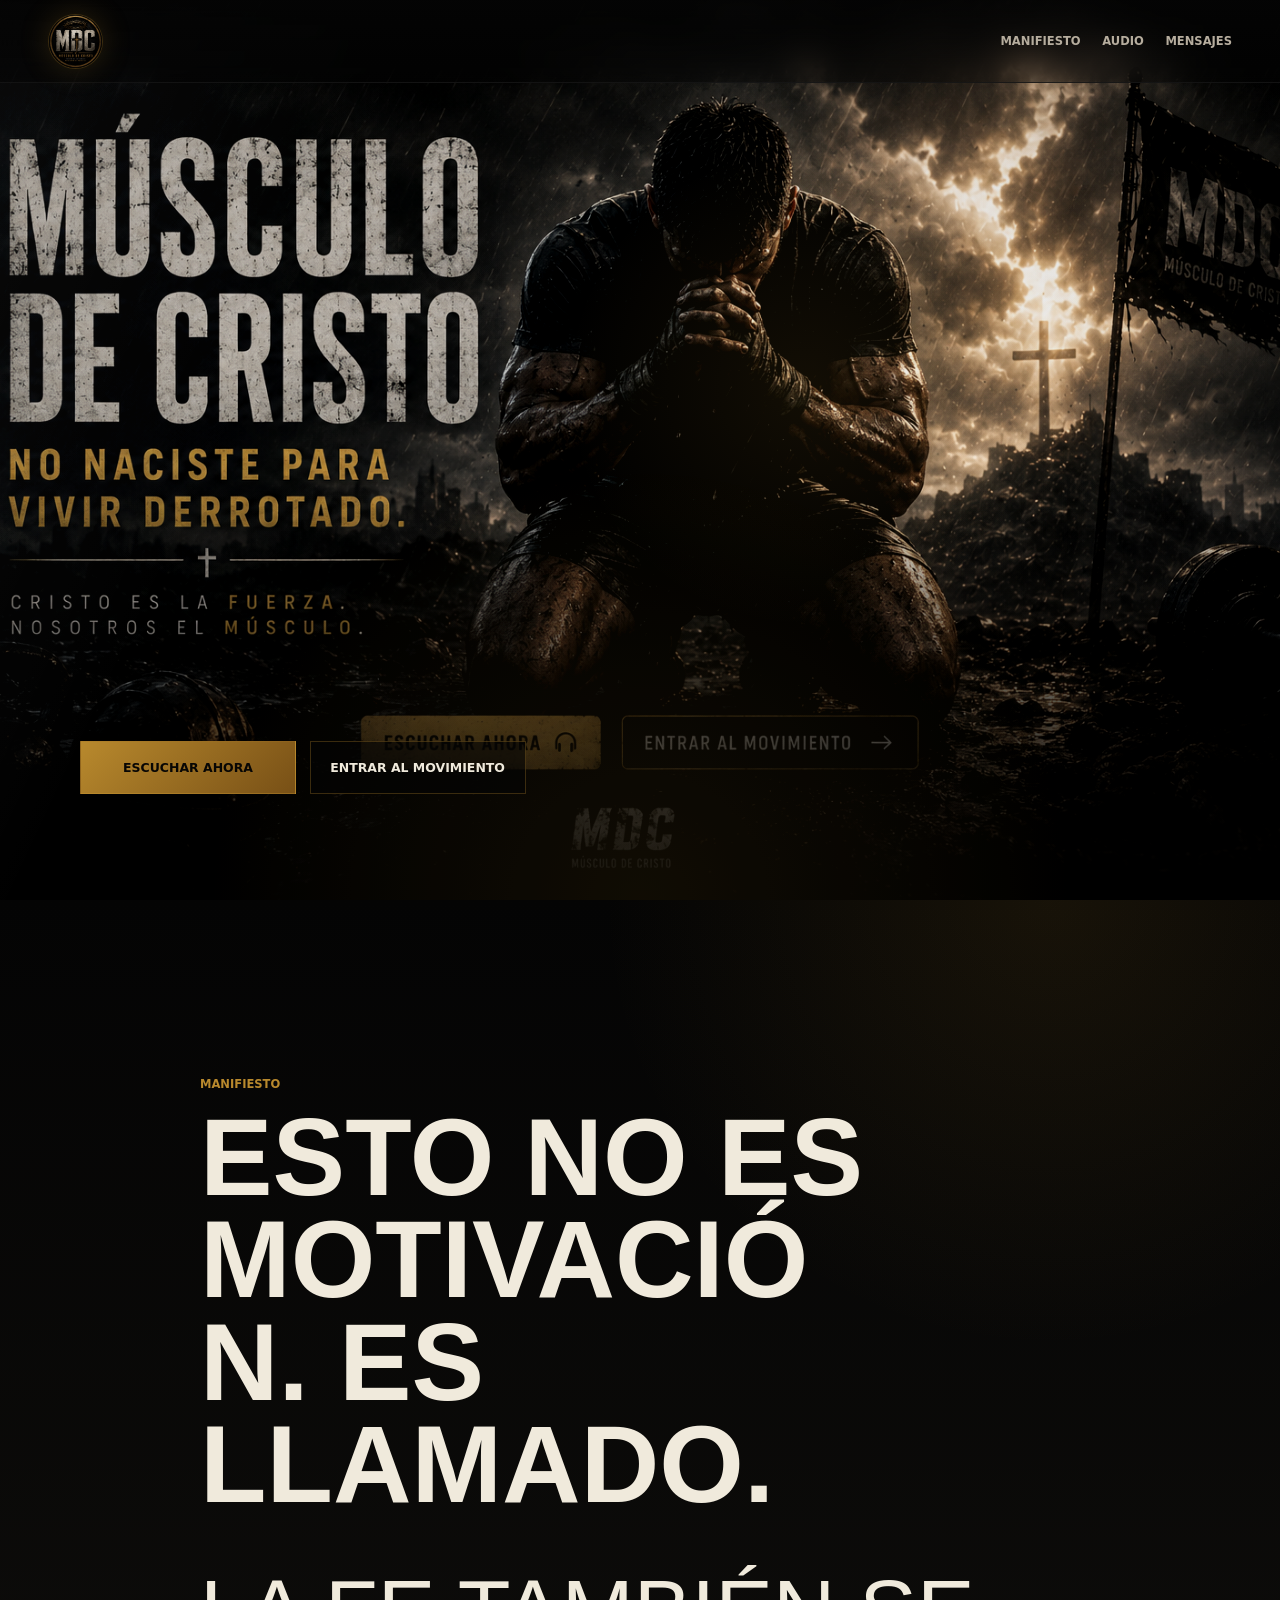
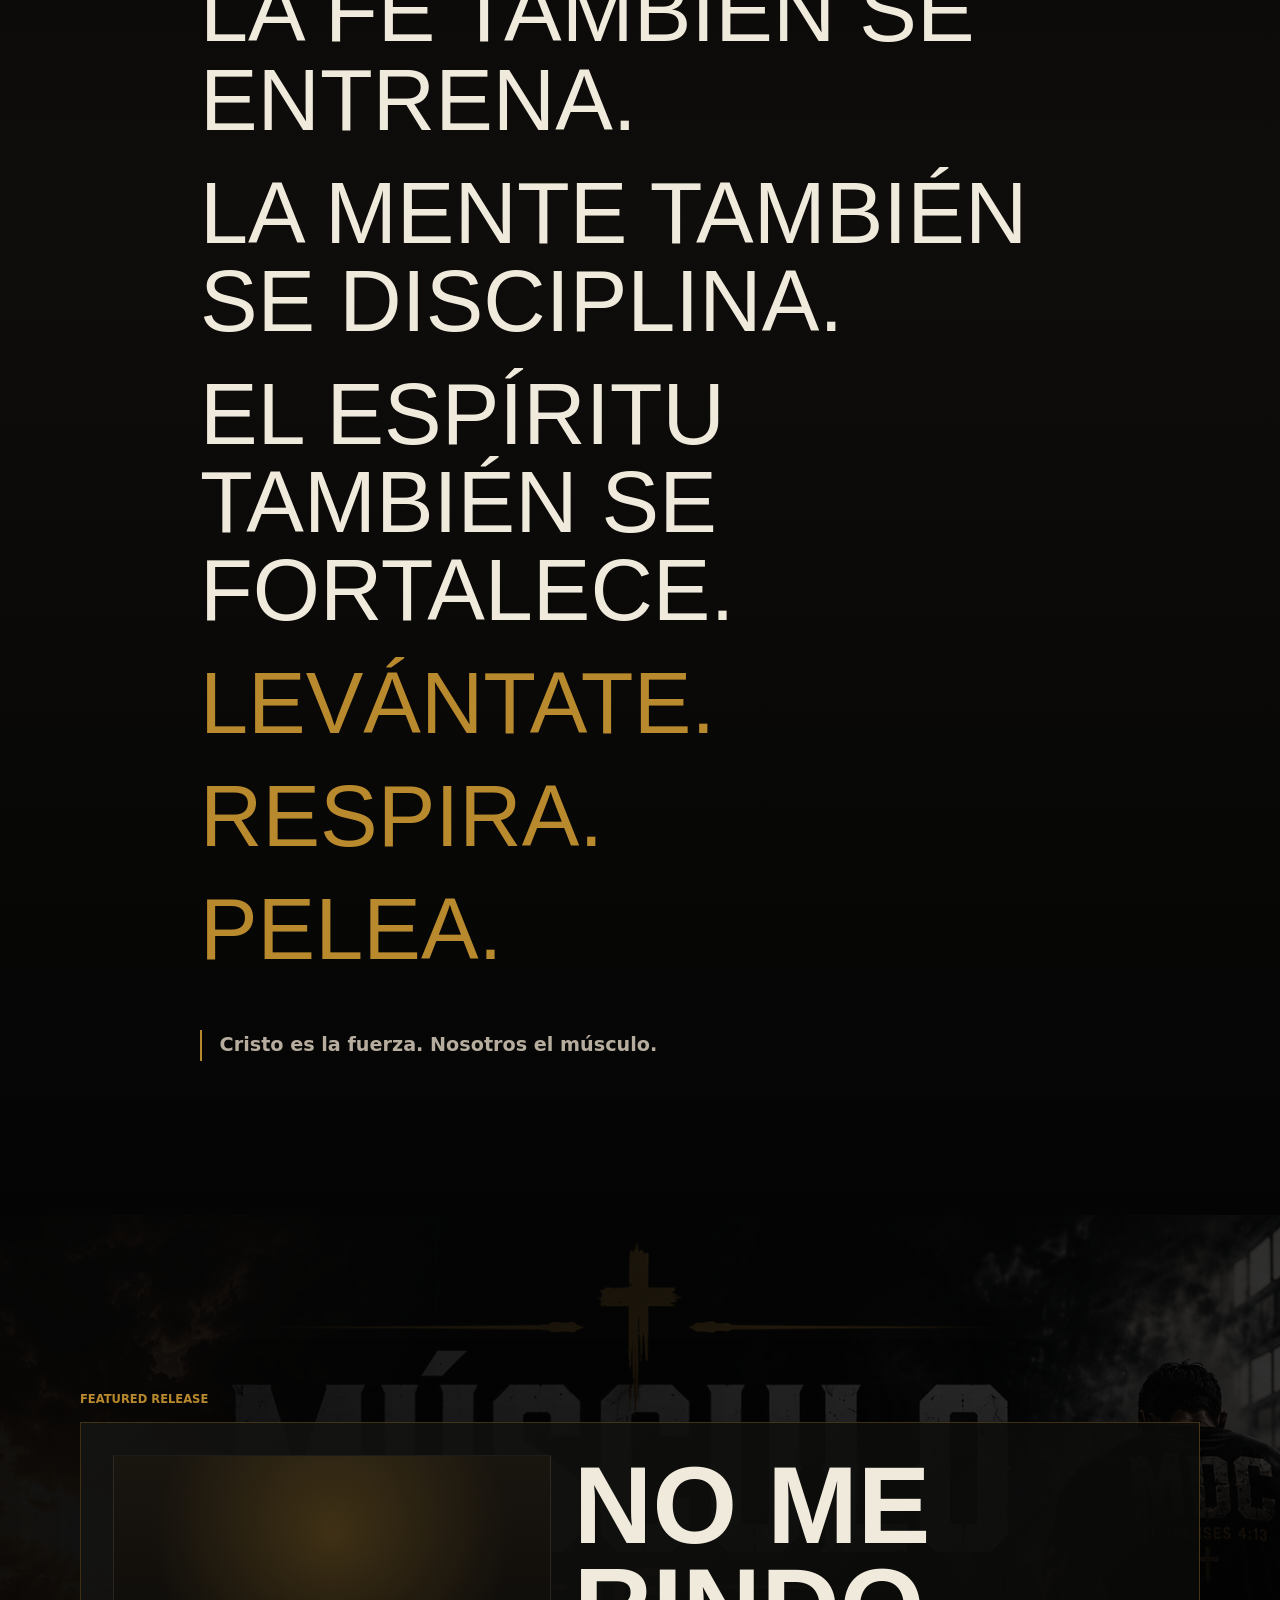
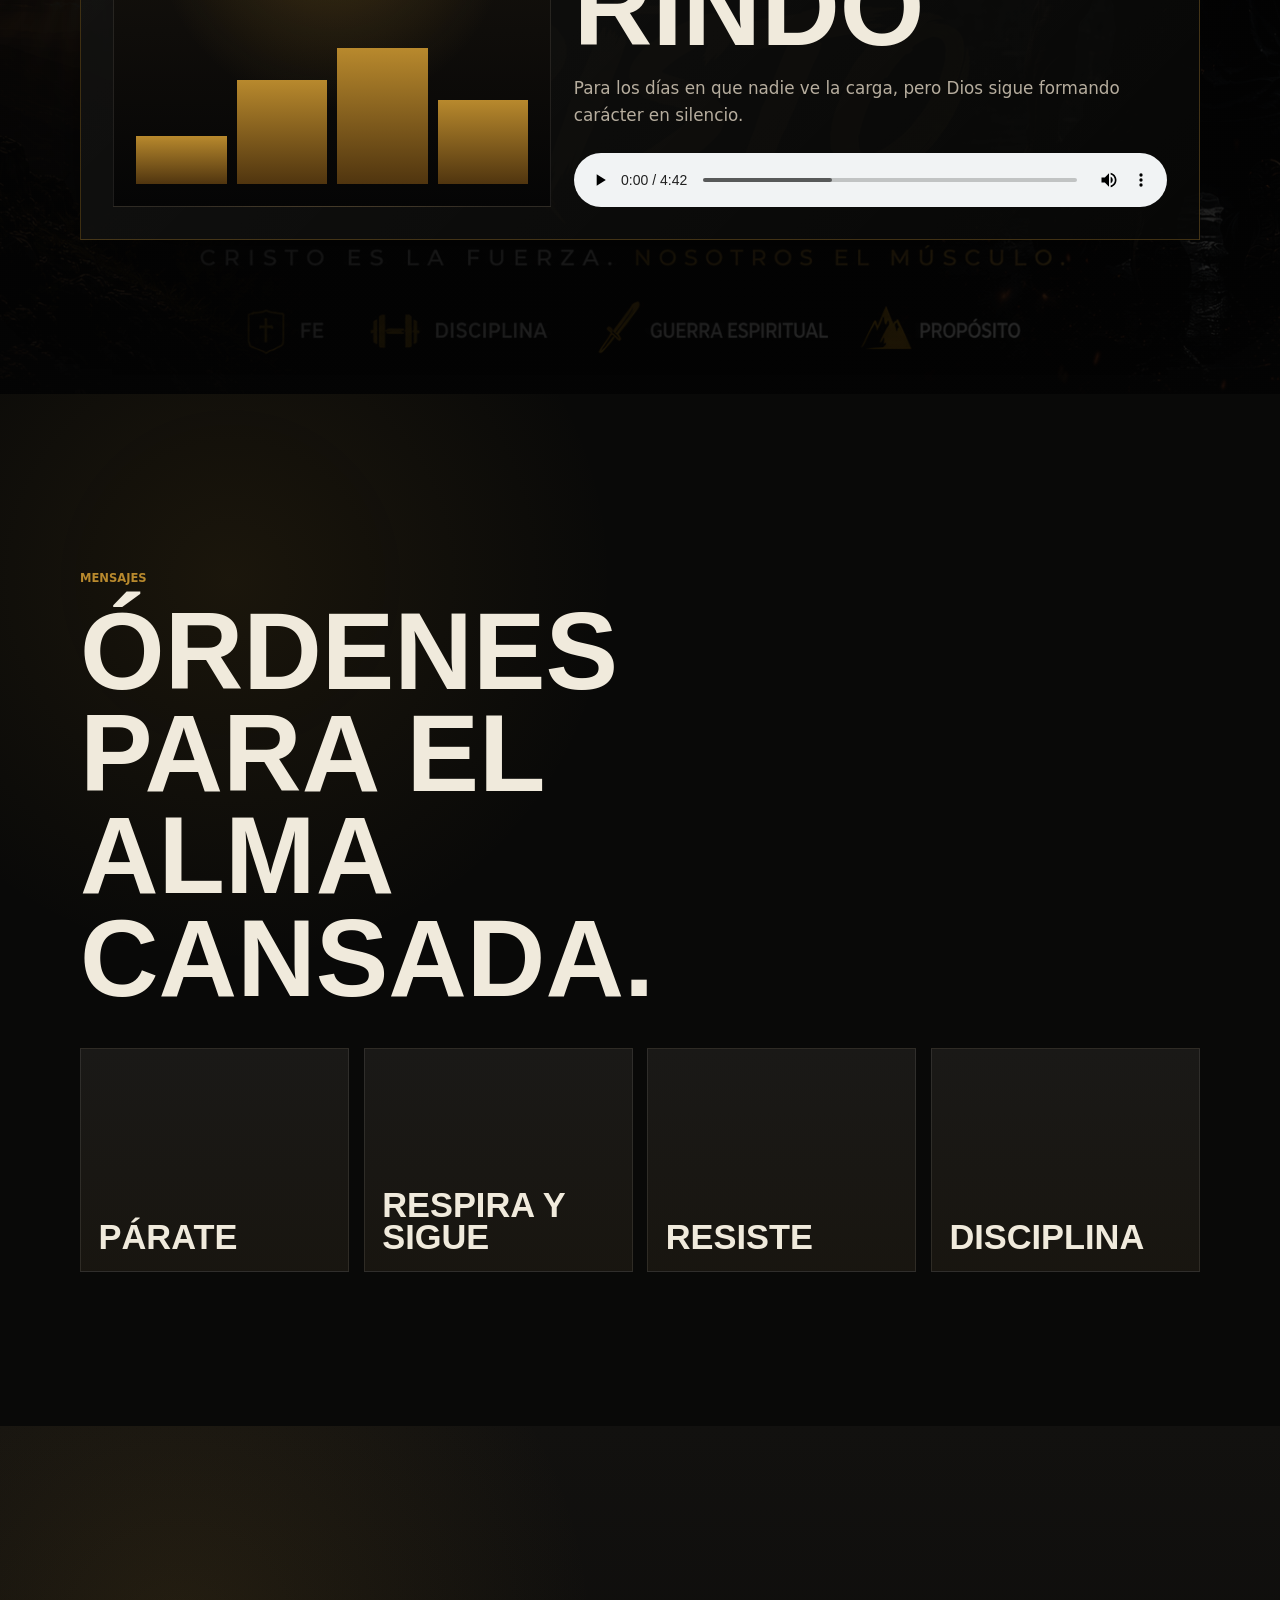
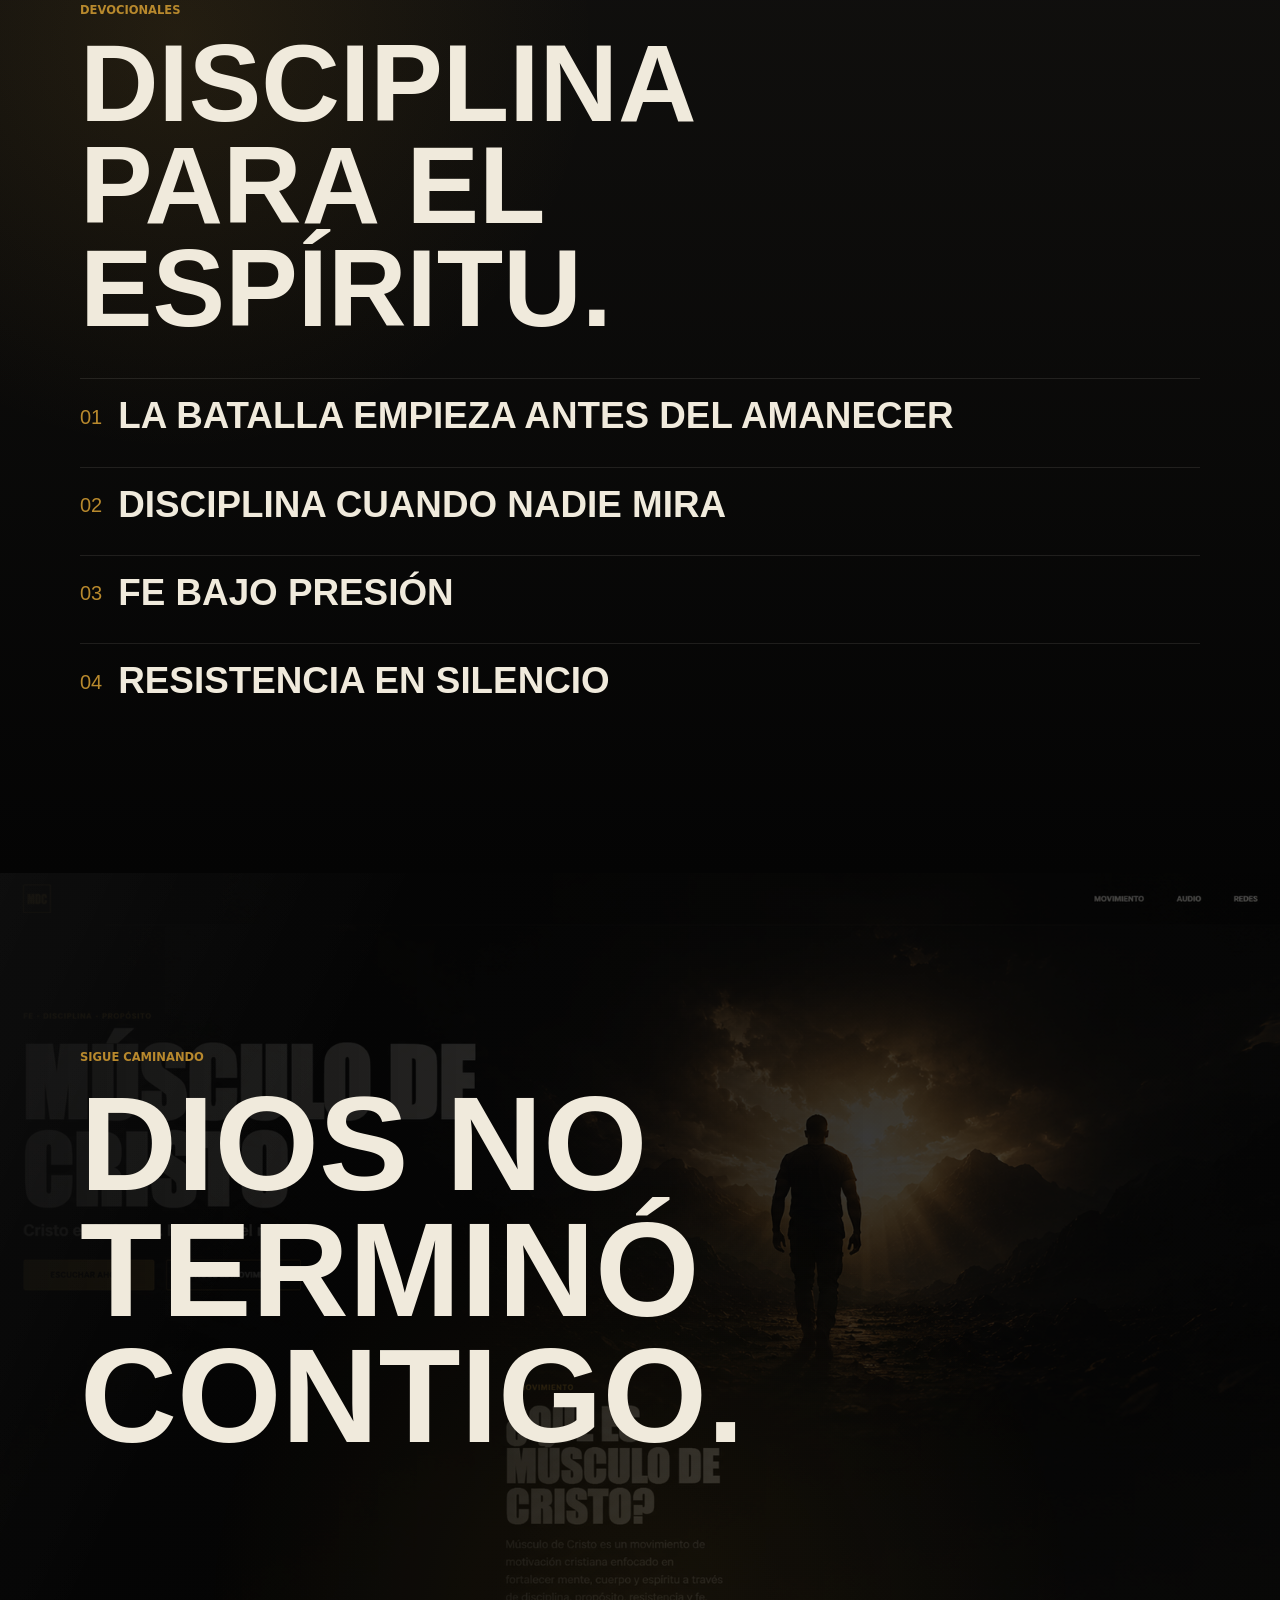
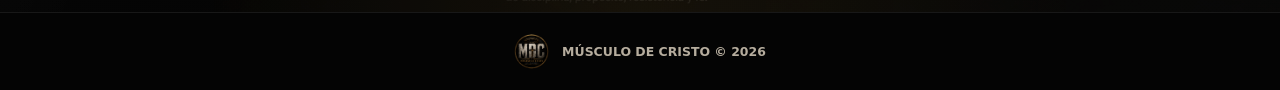
==== commit eb314695: "Update cinematic hero image" ====
--- a/index.html
+++ b/index.html
@@ -34,10 +34,12 @@
         <div class="hero__shade" aria-hidden="true"></div>
 
         <div class="hero__content reveal">
-          <img class="hero__mark" src="assets/images/ProfileFacebook.png" alt="Logo Músculo de Cristo" />
-          <p class="kicker">Fe / Disciplina / Propósito</p>
-          <h1 id="hero-title">MÚSCULO DE CRISTO</h1>
-          <p class="hero__subtitle">NO naciste para vivir dormido.</p>
+          <div class="hero__copy">
+            <p class="kicker">Fe / Disciplina / Propósito</p>
+            <h1 id="hero-title">MÚSCULO DE CRISTO</h1>
+            <p class="hero__subtitle">NO naciste para vivir derrotado.</p>
+            <p class="hero__statement">Cristo es la fuerza. Nosotros el músculo.</p>
+          </div>
 
           <div class="hero__actions" aria-label="Acciones principales">
             <a class="button button--primary" href="#release">ESCUCHAR AHORA</a>
--- a/styles.css
+++ b/styles.css
@@ -186,7 +186,7 @@
   display: grid;
   align-items: end;
   padding-top: 7.5rem;
-  padding-bottom: clamp(3.5rem, 9vw, 6.5rem);
+  padding-bottom: clamp(2.5rem, 8vw, 5rem);
   overflow: hidden;
   isolation: isolate;
 }
@@ -196,13 +196,12 @@
   inset: 0;
   z-index: -4;
   background:
-    linear-gradient(90deg, rgba(4, 4, 4, 0.94), rgba(4, 4, 4, 0.44) 48%, rgba(4, 4, 4, 0.78)),
-    linear-gradient(180deg, rgba(4, 4, 4, 0.34), rgba(4, 4, 4, 0.08) 42%, rgba(4, 4, 4, 0.92) 96%),
-    url("assets/images/hero-cinematic.png") 58% center / cover no-repeat,
-    url("assets/images/BannerFacebook.png") center / cover no-repeat,
+    linear-gradient(90deg, rgba(4, 4, 4, 0.2), rgba(4, 4, 4, 0.08) 46%, rgba(4, 4, 4, 0.18)),
+    linear-gradient(180deg, rgba(4, 4, 4, 0.18), rgba(4, 4, 4, 0.02) 42%, rgba(4, 4, 4, 0.86) 96%),
+    url("assets/images/Hero-mdc.png") 52% center / cover no-repeat,
     linear-gradient(135deg, #11100d, #050505 68%);
-  filter: saturate(0.86) contrast(1.14);
-  transform: scale(1.09);
+  filter: saturate(0.9) contrast(1.08);
+  transform: scale(1.035);
   animation: slowDrift 20s ease-in-out infinite alternate;
 }
 
@@ -211,9 +210,10 @@
   inset: 0;
   z-index: -3;
   background:
-    radial-gradient(circle at 63% 43%, rgba(184, 137, 45, 0.3), transparent 13rem),
-    radial-gradient(circle at 63% 43%, transparent 0 13rem, rgba(0, 0, 0, 0.28) 30rem),
-    linear-gradient(180deg, transparent, rgba(0, 0, 0, 0.62) 70%, var(--black));
+    radial-gradient(circle at 64% 44%, rgba(184, 137, 45, 0.14), transparent 14rem),
+    radial-gradient(circle at 64% 44%, transparent 0 14rem, rgba(0, 0, 0, 0.18) 32rem),
+    linear-gradient(90deg, rgba(0, 0, 0, 0.5), transparent 40%, rgba(0, 0, 0, 0.2)),
+    linear-gradient(180deg, rgba(0, 0, 0, 0.08), transparent 54%, rgba(0, 0, 0, 0.78) 100%);
 }
 
 .hero::after,
@@ -234,13 +234,9 @@
   margin: 0 auto;
 }
 
-.hero__mark {
-  width: 8.5rem;
-  aspect-ratio: 1;
-  border: 1px solid var(--line-gold);
-  border-radius: 50%;
-  object-fit: cover;
-  box-shadow: 0 0 52px rgba(184, 137, 45, 0.24), 0 28px 80px rgba(0, 0, 0, 0.48);
+.hero__copy {
+  max-width: 34rem;
+  padding-top: 42svh;
 }
 
 .kicker {
@@ -295,12 +291,21 @@
   text-shadow: 0 8px 26px rgba(0, 0, 0, 0.9);
 }
 
+.hero__statement {
+  max-width: 28rem;
+  margin: 0.9rem 0 0;
+  color: var(--muted);
+  font-size: 1rem;
+  font-weight: 800;
+  text-shadow: 0 7px 24px rgba(0, 0, 0, 0.9);
+}
+
 .hero__actions {
   display: flex;
   flex-direction: column;
   gap: 0.85rem;
   width: min(100%, 27rem);
-  margin-top: 2rem;
+  margin-top: 1.6rem;
 }
 
 .button {
@@ -566,11 +571,11 @@
 
 @keyframes slowDrift {
   from {
-    transform: scale(1.09) translate3d(-0.35%, 0, 0);
+    transform: scale(1.035) translate3d(-0.25%, 0, 0);
   }
 
   to {
-    transform: scale(1.12) translate3d(0.35%, -0.45%, 0);
+    transform: scale(1.06) translate3d(0.25%, -0.35%, 0);
   }
 }
 
@@ -611,6 +616,10 @@
     font-size: 1.55rem;
   }
 
+  .hero__statement {
+    font-size: 1.1rem;
+  }
+
   .hero__actions {
     flex-direction: row;
     width: auto;
@@ -635,11 +644,37 @@
 
 @media (min-width: 840px) {
   .hero {
-    align-items: center;
-  }
-
-  .hero__mark {
-    width: 11rem;
+    align-items: end;
+  }
+
+  .hero__background {
+    background:
+      linear-gradient(90deg, rgba(4, 4, 4, 0.08), rgba(4, 4, 4, 0.02) 44%, rgba(4, 4, 4, 0.1)),
+      linear-gradient(180deg, rgba(4, 4, 4, 0.08), transparent 52%, rgba(4, 4, 4, 0.72) 100%),
+      url("assets/images/Hero-mdc.png") center center / cover no-repeat,
+      linear-gradient(135deg, #11100d, #050505 68%);
+  }
+
+  .hero__shade {
+    background:
+      radial-gradient(circle at 63% 43%, rgba(184, 137, 45, 0.1), transparent 15rem),
+      linear-gradient(180deg, rgba(0, 0, 0, 0.04), transparent 56%, rgba(0, 0, 0, 0.78) 100%);
+  }
+
+  .hero__copy {
+    position: absolute;
+    width: 1px;
+    height: 1px;
+    overflow: hidden;
+    clip: rect(0 0 0 0);
+    clip-path: inset(50%);
+    white-space: nowrap;
+  }
+
+  .hero__actions {
+    margin-right: auto;
+    margin-left: auto;
+    padding-bottom: 1.6rem;
   }
 
   h1 {
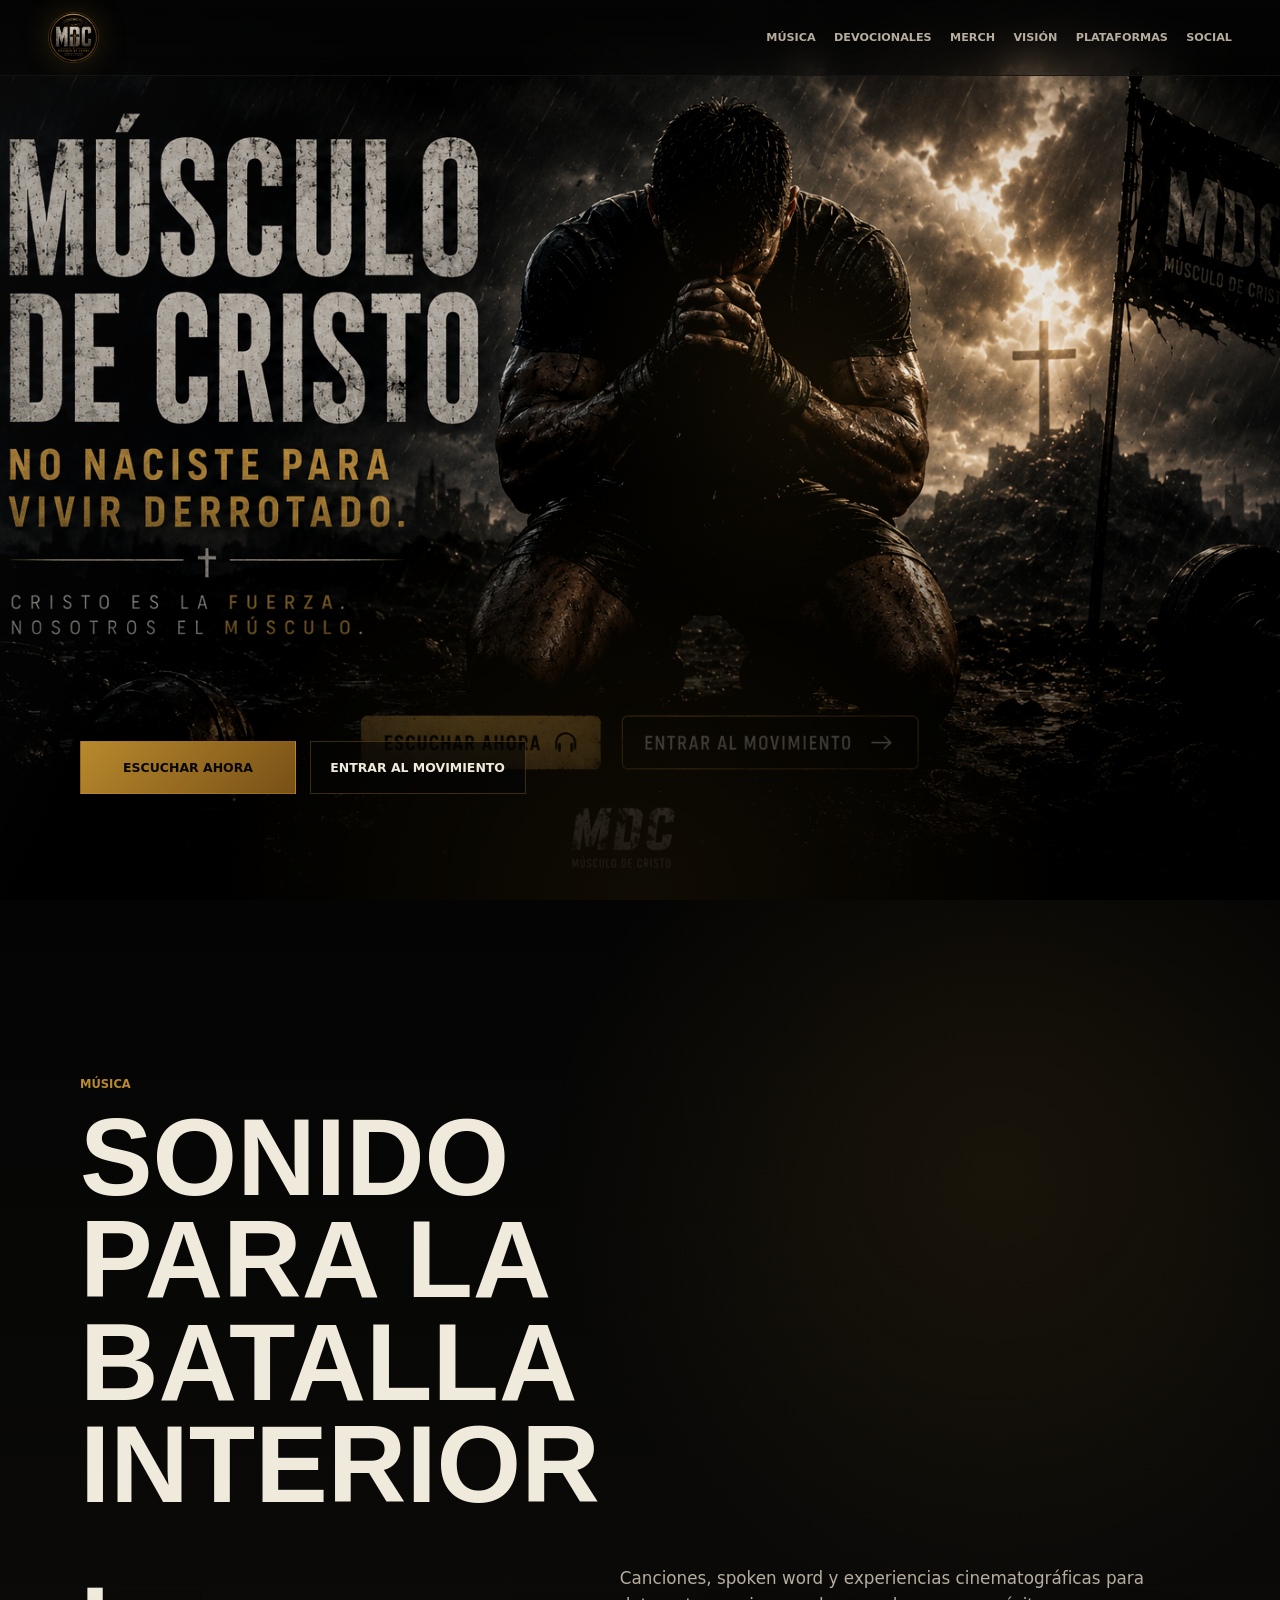
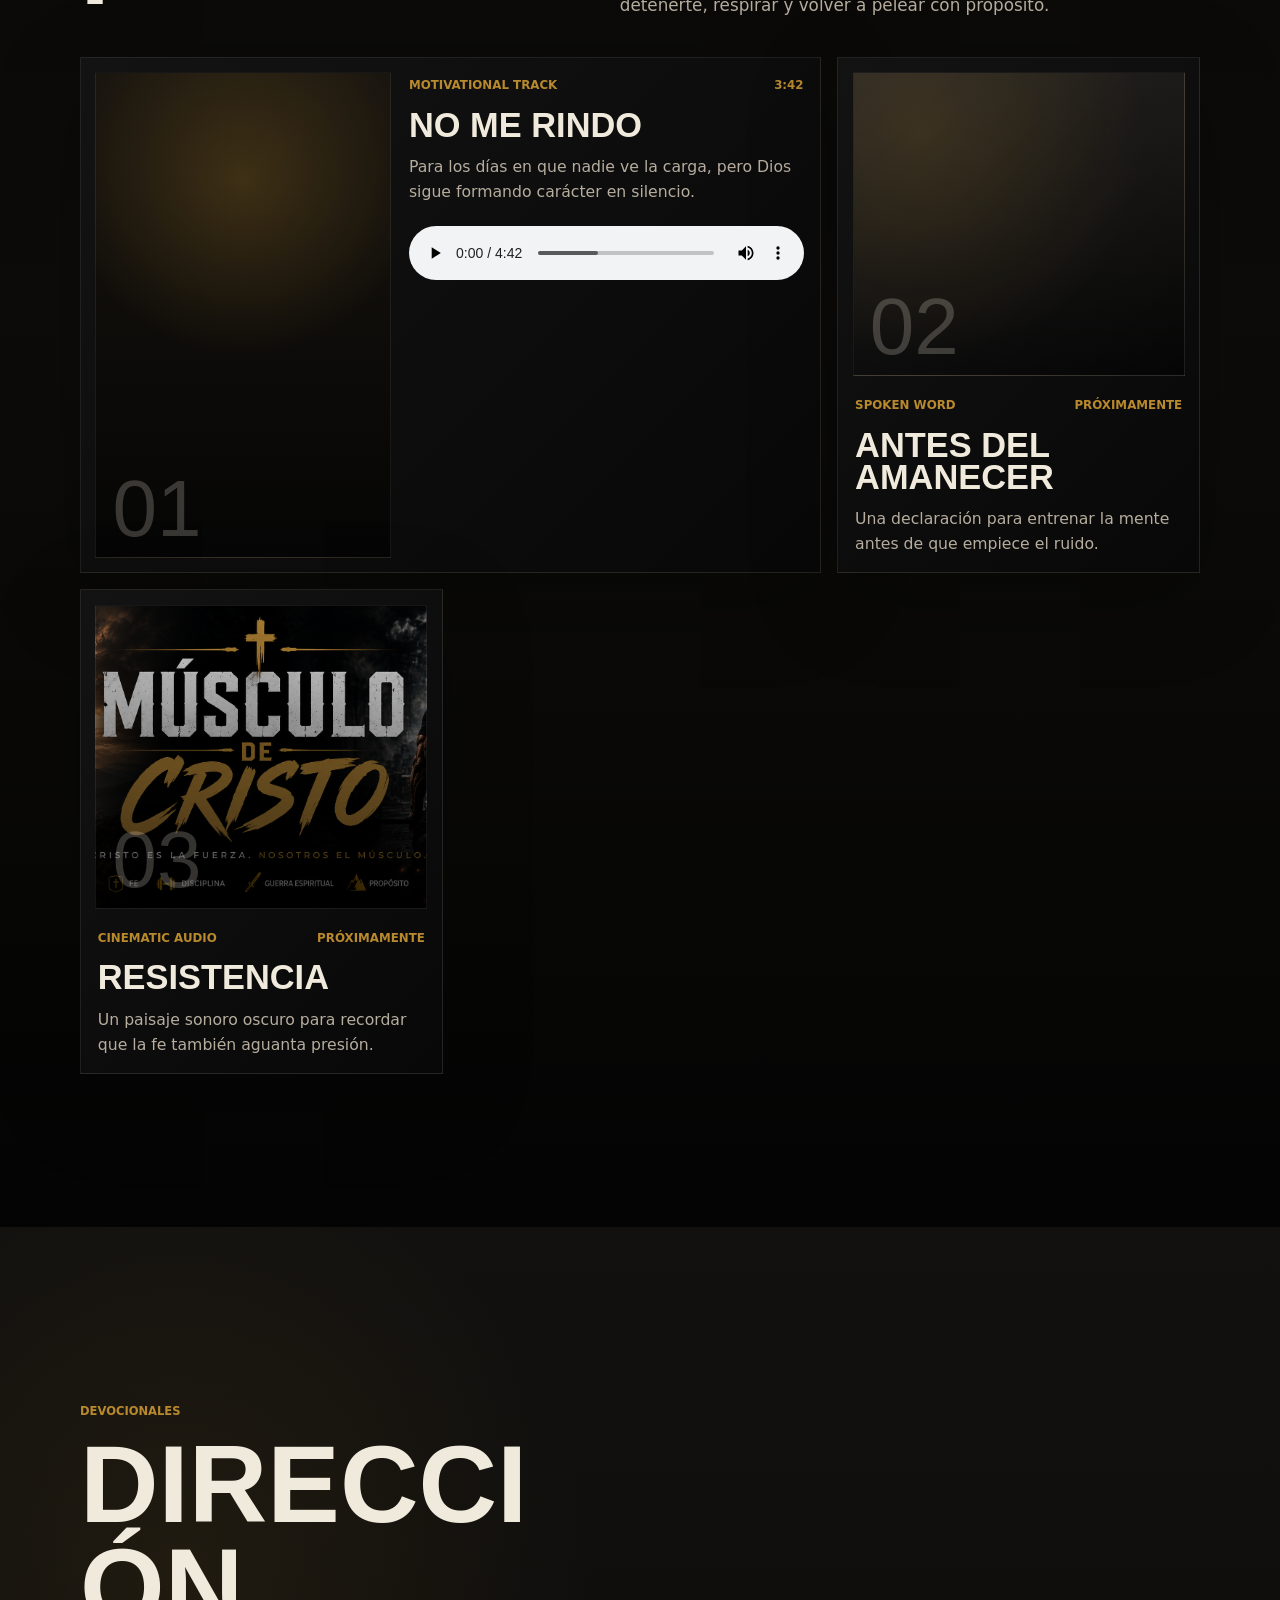
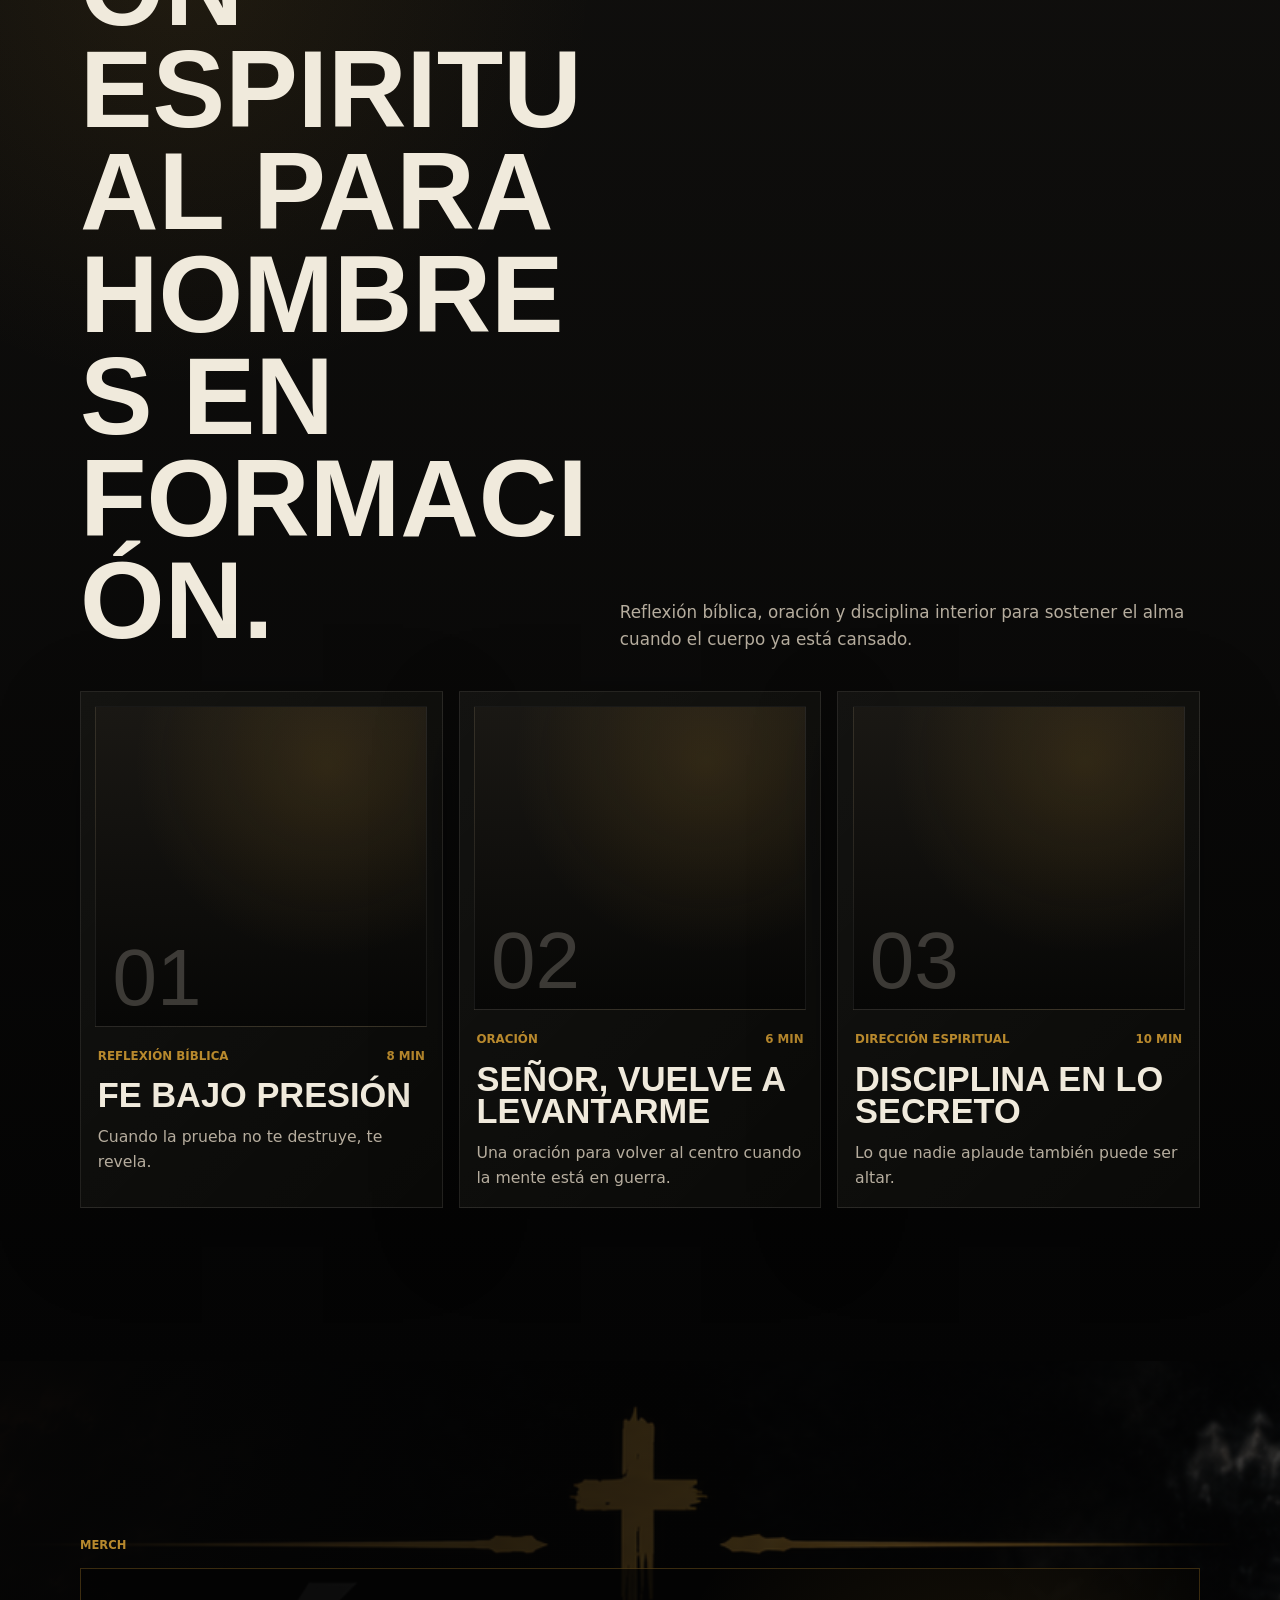
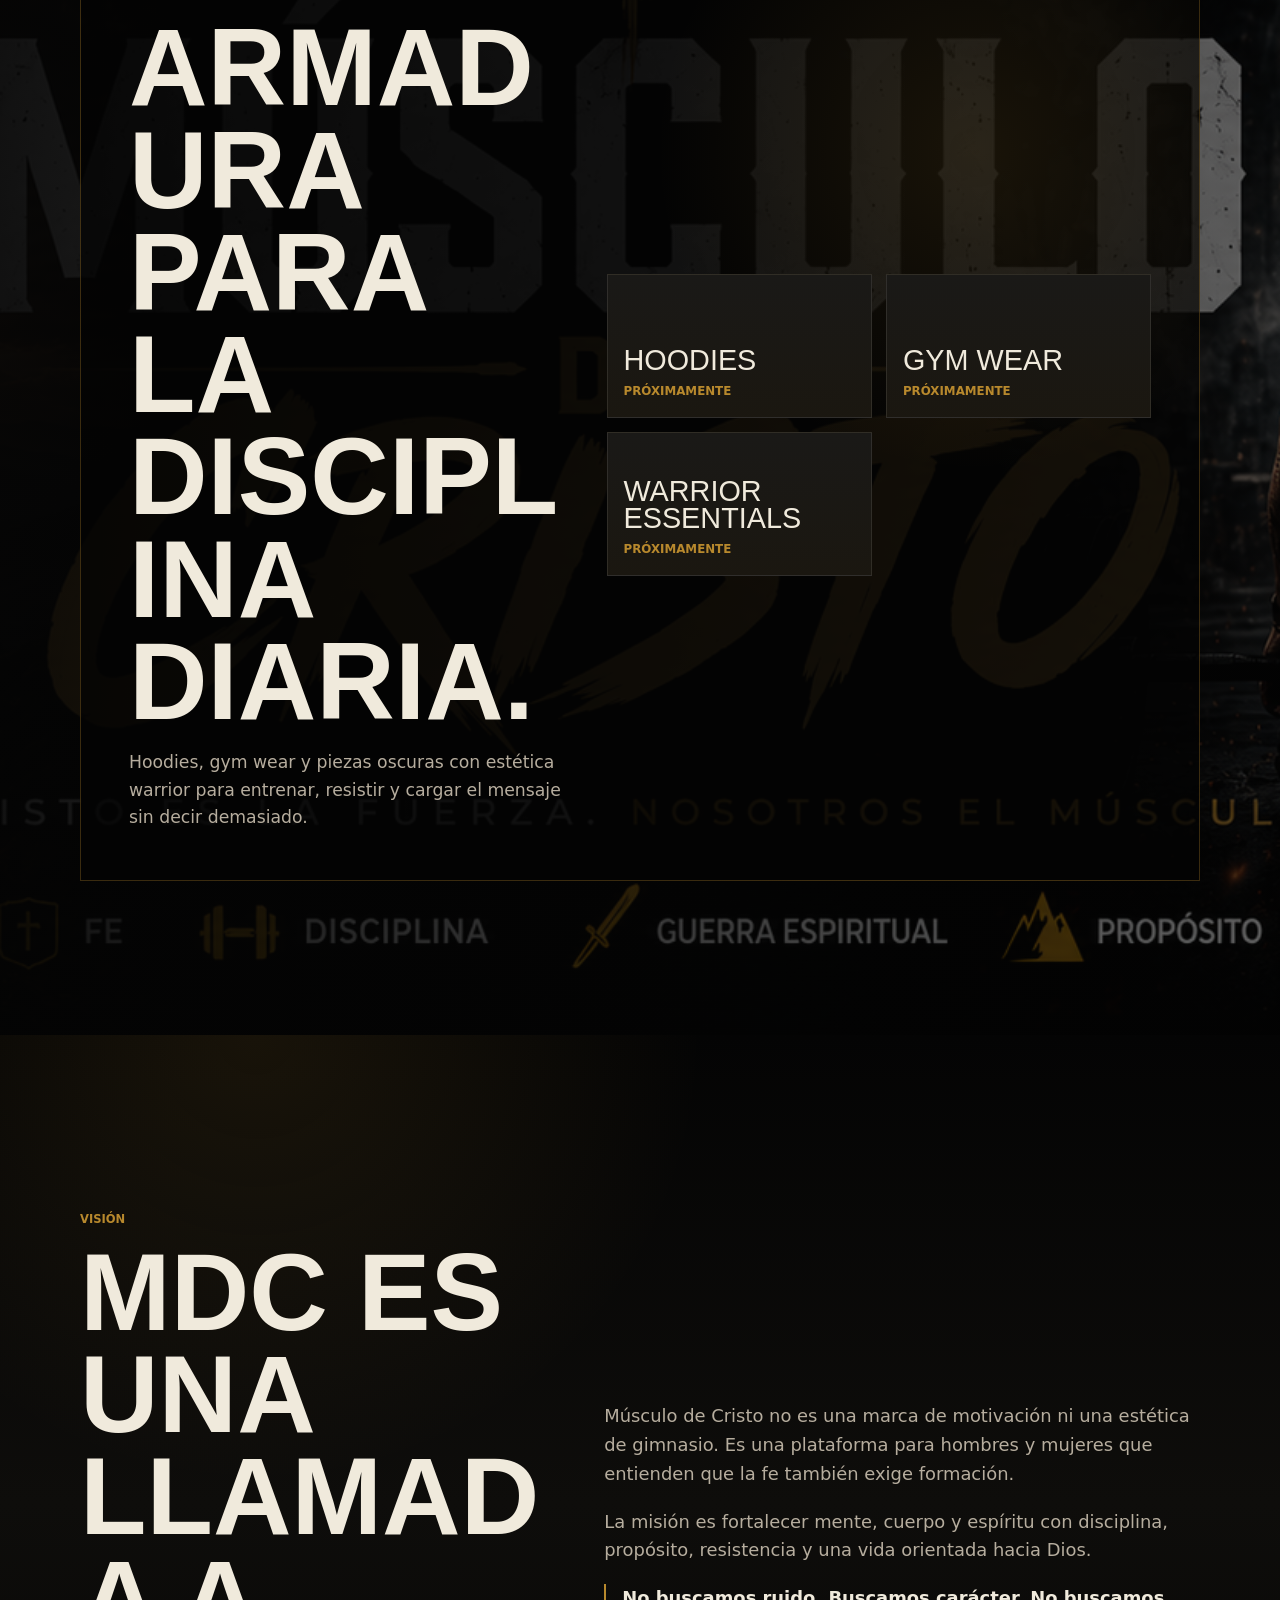
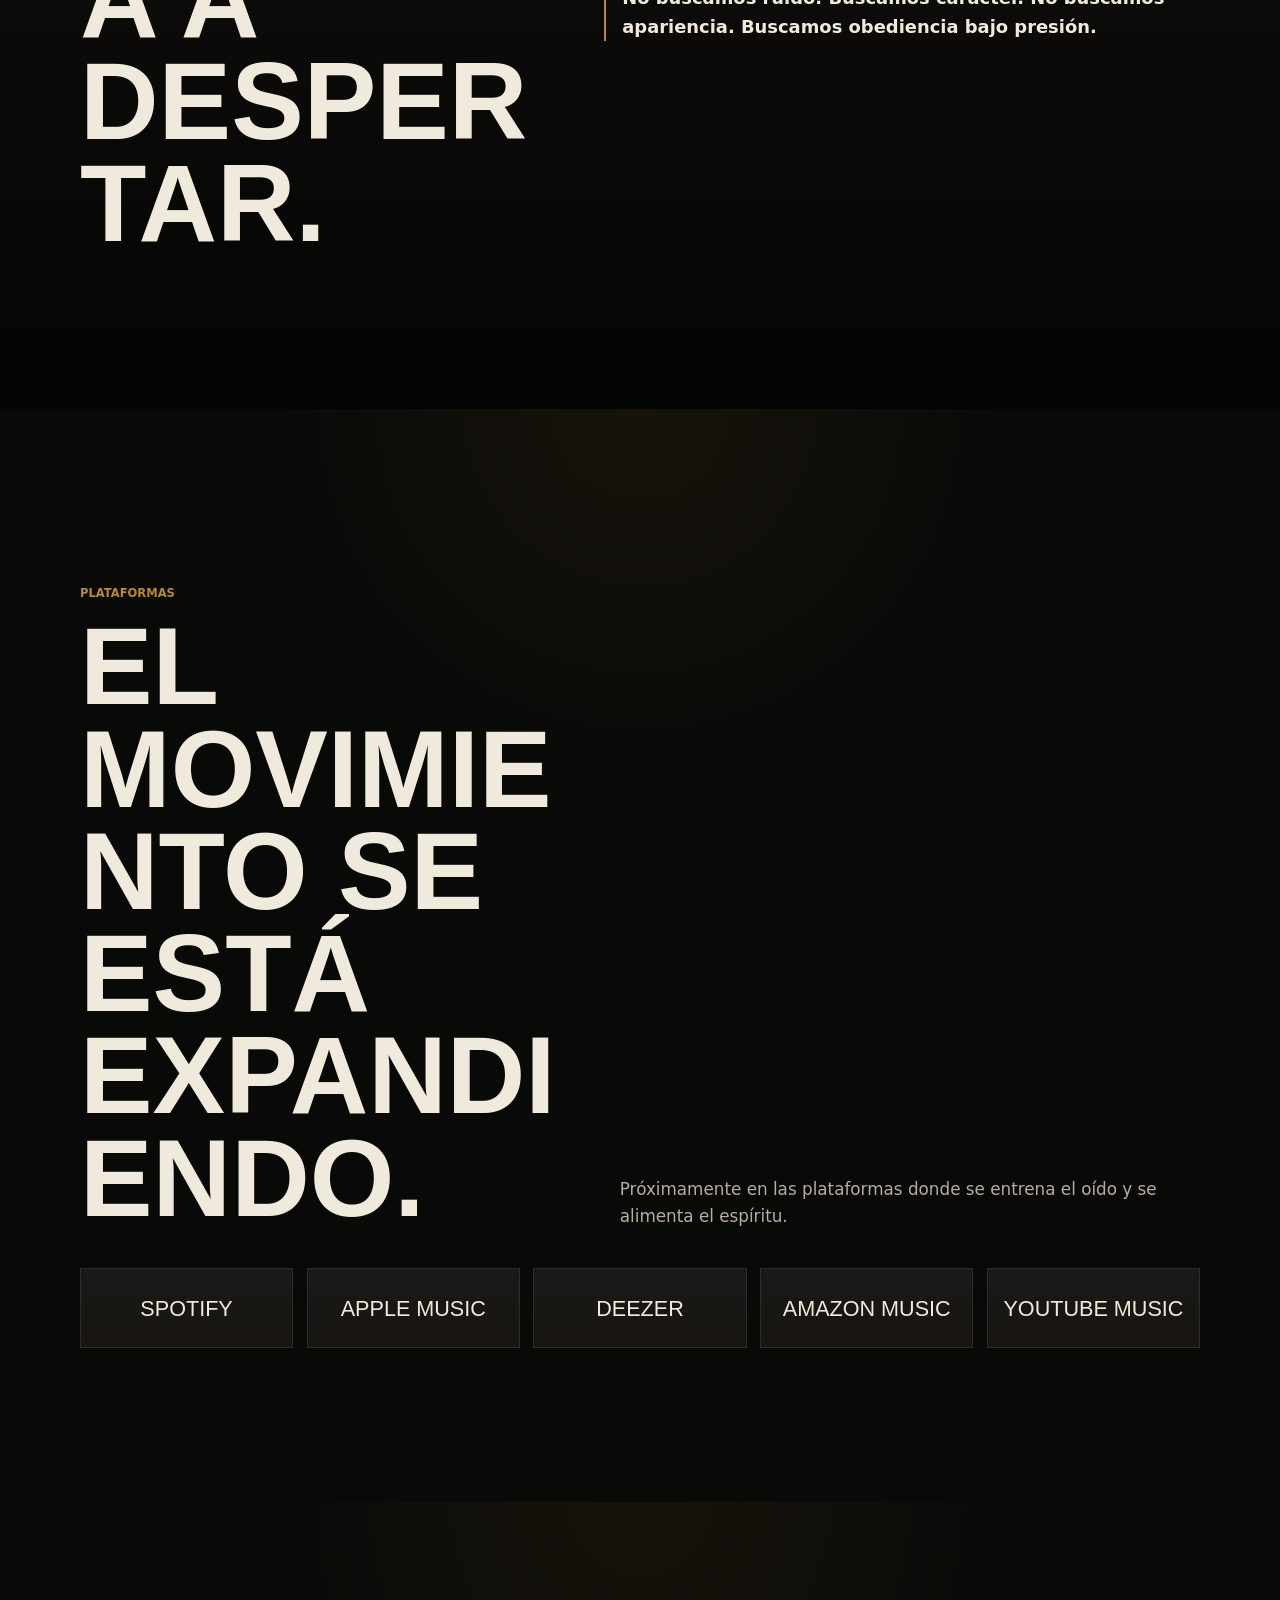
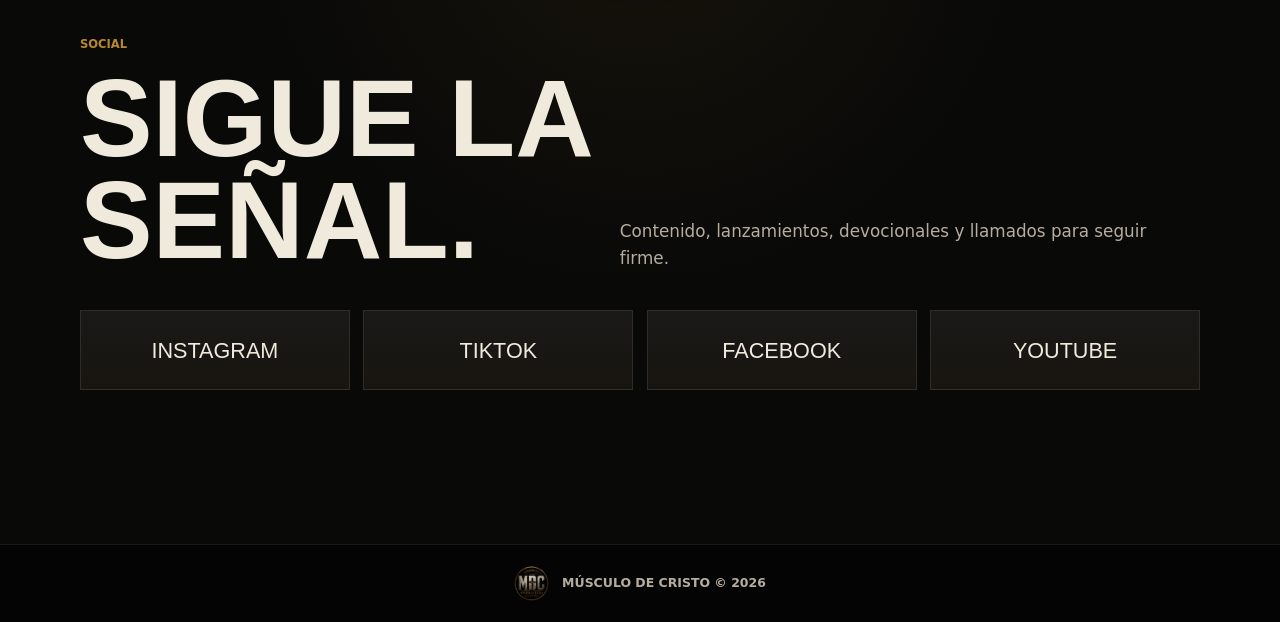
==== commit 06123412: "Restructure site platform architecture" ====
--- a/index.html
+++ b/index.html
@@ -5,7 +5,7 @@
     <meta name="viewport" content="width=device-width, initial-scale=1.0" />
     <meta
       name="description"
-      content="Músculo de Cristo: una experiencia cinematográfica de fe, disciplina, resistencia y propósito."
+      content="Músculo de Cristo: música, devocionales, visión y plataformas para una vida de fe, disciplina y resistencia."
     />
     <title>Músculo de Cristo</title>
     <link rel="stylesheet" href="styles.css" />
@@ -22,9 +22,12 @@
       </a>
 
       <nav class="site-nav" aria-label="Navegación principal">
-        <a href="#manifesto">Manifiesto</a>
-        <a href="#release">Audio</a>
-        <a href="#mensajes">Mensajes</a>
+        <a href="#musica">Música</a>
+        <a href="#devocionales">Devocionales</a>
+        <a href="#merch">Merch</a>
+        <a href="#vision">Visión</a>
+        <a href="#plataformas">Plataformas</a>
+        <a href="#social">Social</a>
       </nav>
     </header>
 
@@ -42,109 +45,228 @@
           </div>
 
           <div class="hero__actions" aria-label="Acciones principales">
-            <a class="button button--primary" href="#release">ESCUCHAR AHORA</a>
-            <a class="button button--ghost" href="#manifesto">ENTRAR AL MOVIMIENTO</a>
-          </div>
-        </div>
-      </section>
-
-      <section class="manifesto scene" id="manifesto" aria-labelledby="manifesto-title">
-        <div class="scene__inner manifesto__inner reveal">
-          <p class="kicker">Manifiesto</p>
-          <h2 id="manifesto-title">Esto no es motivación. Es llamado.</h2>
-
-          <div class="manifesto__lines" aria-label="Manifiesto de Músculo de Cristo">
-            <p>La fe también se entrena.</p>
-            <p>La mente también se disciplina.</p>
-            <p>El espíritu también se fortalece.</p>
-            <p>Levántate.</p>
-            <p>Respira.</p>
-            <p>Pelea.</p>
-          </div>
-
-          <p class="manifesto__closing">Cristo es la fuerza. Nosotros el músculo.</p>
-        </div>
-      </section>
-
-      <section class="release scene scene--dark" id="release" aria-labelledby="release-title">
-        <div class="scene__inner reveal">
-          <p class="kicker">Featured release</p>
-          <article class="release-card" aria-label="Audio destacado NO ME RINDO">
-            <div class="release-card__visual" aria-hidden="true">
-              <span></span>
-              <span></span>
-              <span></span>
-              <span></span>
+            <a class="button button--primary" href="#musica">ESCUCHAR AHORA</a>
+            <a class="button button--ghost" href="#vision">ENTRAR AL MOVIMIENTO</a>
+          </div>
+        </div>
+      </section>
+
+      <section class="scene section-music" id="musica" aria-labelledby="music-title">
+        <div class="scene__inner reveal">
+          <p class="kicker">Música</p>
+          <div class="section-heading">
+            <h2 id="music-title">Sonido para la batalla interior.</h2>
+            <p>
+              Canciones, spoken word y experiencias cinematográficas para
+              detenerte, respirar y volver a pelear con propósito.
+            </p>
+          </div>
+
+          <div class="release-grid">
+            <article class="media-card media-card--featured">
+              <div class="media-card__art media-card__art--audio" aria-hidden="true">
+                <span>01</span>
+              </div>
+              <div class="media-card__content">
+                <div class="media-card__meta">
+                  <span>Motivational track</span>
+                  <time datetime="PT3M42S">3:42</time>
+                </div>
+                <h3>NO ME RINDO</h3>
+                <p>
+                  Para los días en que nadie ve la carga, pero Dios sigue
+                  formando carácter en silencio.
+                </p>
+                <audio class="native-audio" controls preload="metadata">
+                  <source src="assets/audio/no-me-rindo.mp3" type="audio/mpeg" />
+                  Tu navegador no soporta el reproductor de audio.
+                </audio>
+              </div>
+            </article>
+
+            <article class="media-card">
+              <div class="media-card__art media-card__art--spoken" aria-hidden="true">
+                <span>02</span>
+              </div>
+              <div class="media-card__content">
+                <div class="media-card__meta">
+                  <span>Spoken word</span>
+                  <time>Próximamente</time>
+                </div>
+                <h3>Antes del amanecer</h3>
+                <p>Una declaración para entrenar la mente antes de que empiece el ruido.</p>
+              </div>
+            </article>
+
+            <article class="media-card">
+              <div class="media-card__art media-card__art--cinematic" aria-hidden="true">
+                <span>03</span>
+              </div>
+              <div class="media-card__content">
+                <div class="media-card__meta">
+                  <span>Cinematic audio</span>
+                  <time>Próximamente</time>
+                </div>
+                <h3>Resistencia</h3>
+                <p>Un paisaje sonoro oscuro para recordar que la fe también aguanta presión.</p>
+              </div>
+            </article>
+          </div>
+        </div>
+      </section>
+
+      <section class="scene scene--stone" id="devocionales" aria-labelledby="devotionals-title">
+        <div class="scene__inner reveal">
+          <p class="kicker">Devocionales</p>
+          <div class="section-heading">
+            <h2 id="devotionals-title">Dirección espiritual para hombres en formación.</h2>
+            <p>
+              Reflexión bíblica, oración y disciplina interior para sostener el
+              alma cuando el cuerpo ya está cansado.
+            </p>
+          </div>
+
+          <div class="release-grid release-grid--quiet">
+            <article class="media-card devotional-card">
+              <div class="media-card__art devotional-card__art" aria-hidden="true">
+                <span>01</span>
+              </div>
+              <div class="media-card__content">
+                <div class="media-card__meta">
+                  <span>Reflexión bíblica</span>
+                  <time>8 min</time>
+                </div>
+                <h3>Fe bajo presión</h3>
+                <p>Cuando la prueba no te destruye, te revela.</p>
+              </div>
+            </article>
+
+            <article class="media-card devotional-card">
+              <div class="media-card__art devotional-card__art" aria-hidden="true">
+                <span>02</span>
+              </div>
+              <div class="media-card__content">
+                <div class="media-card__meta">
+                  <span>Oración</span>
+                  <time>6 min</time>
+                </div>
+                <h3>Señor, vuelve a levantarme</h3>
+                <p>Una oración para volver al centro cuando la mente está en guerra.</p>
+              </div>
+            </article>
+
+            <article class="media-card devotional-card">
+              <div class="media-card__art devotional-card__art" aria-hidden="true">
+                <span>03</span>
+              </div>
+              <div class="media-card__content">
+                <div class="media-card__meta">
+                  <span>Dirección espiritual</span>
+                  <time>10 min</time>
+                </div>
+                <h3>Disciplina en lo secreto</h3>
+                <p>Lo que nadie aplaude también puede ser altar.</p>
+              </div>
+            </article>
+          </div>
+        </div>
+      </section>
+
+      <section class="scene merch-section" id="merch" aria-labelledby="merch-title">
+        <div class="scene__inner reveal">
+          <p class="kicker">Merch</p>
+          <div class="merch-panel">
+            <div>
+              <h2 id="merch-title">Armadura para la disciplina diaria.</h2>
+              <p>
+                Hoodies, gym wear y piezas oscuras con estética warrior para
+                entrenar, resistir y cargar el mensaje sin decir demasiado.
+              </p>
             </div>
 
-            <div class="release-card__body">
-              <h2 id="release-title">NO ME RINDO</h2>
-              <p>
-                Para los días en que nadie ve la carga, pero Dios sigue formando
-                carácter en silencio.
-              </p>
-
-              <audio class="native-audio" controls preload="metadata">
-                <source src="assets/audio/no-me-rindo.mp3" type="audio/mpeg" />
-                Tu navegador no soporta el reproductor de audio.
-              </audio>
+            <div class="merch-mockups" aria-label="Vista previa de mercancía futura">
+              <article>
+                <span>Hoodies</span>
+                <strong>Próximamente</strong>
+              </article>
+              <article>
+                <span>Gym wear</span>
+                <strong>Próximamente</strong>
+              </article>
+              <article>
+                <span>Warrior essentials</span>
+                <strong>Próximamente</strong>
+              </article>
             </div>
-          </article>
-        </div>
-      </section>
-
-      <section class="messages scene" id="mensajes" aria-labelledby="messages-title">
-        <div class="scene__inner reveal">
-          <p class="kicker">Mensajes</p>
-          <h2 id="messages-title">Órdenes para el alma cansada.</h2>
-
-          <div class="message-grid">
-            <article class="message-card">
-              <h3>PÁRATE</h3>
-            </article>
-            <article class="message-card">
-              <h3>RESPIRA Y SIGUE</h3>
-            </article>
-            <article class="message-card">
-              <h3>RESISTE</h3>
-            </article>
-            <article class="message-card">
-              <h3>DISCIPLINA</h3>
-            </article>
-          </div>
-        </div>
-      </section>
-
-      <section class="devotionals scene scene--stone" aria-labelledby="devotionals-title">
-        <div class="scene__inner reveal">
-          <p class="kicker">Devocionales</p>
-          <h2 id="devotionals-title">Disciplina para el espíritu.</h2>
-
-          <div class="devotional-list">
-            <article class="devotional-item">
-              <span>01</span>
-              <h3>La batalla empieza antes del amanecer</h3>
-            </article>
-            <article class="devotional-item">
-              <span>02</span>
-              <h3>Disciplina cuando nadie mira</h3>
-            </article>
-            <article class="devotional-item">
-              <span>03</span>
-              <h3>Fe bajo presión</h3>
-            </article>
-            <article class="devotional-item">
-              <span>04</span>
-              <h3>Resistencia en silencio</h3>
-            </article>
-          </div>
-        </div>
-      </section>
-
-      <section class="closing scene scene--dark" aria-labelledby="closing-title">
-        <div class="scene__inner reveal">
-          <p class="kicker">Sigue caminando</p>
-          <h2 id="closing-title">Dios no terminó contigo.</h2>
+          </div>
+        </div>
+      </section>
+
+      <section class="scene vision-section" id="vision" aria-labelledby="vision-title">
+        <div class="scene__inner vision-grid reveal">
+          <div>
+            <p class="kicker">Visión</p>
+            <h2 id="vision-title">MDC es una llamada a despertar.</h2>
+          </div>
+
+          <div class="vision-copy">
+            <p>
+              Músculo de Cristo no es una marca de motivación ni una estética de
+              gimnasio. Es una plataforma para hombres y mujeres que entienden
+              que la fe también exige formación.
+            </p>
+            <p>
+              La misión es fortalecer mente, cuerpo y espíritu con disciplina,
+              propósito, resistencia y una vida orientada hacia Dios.
+            </p>
+            <p class="vision-statement">
+              No buscamos ruido. Buscamos carácter. No buscamos apariencia.
+              Buscamos obediencia bajo presión.
+            </p>
+          </div>
+        </div>
+      </section>
+
+      <section class="scene platform-section" id="plataformas" aria-labelledby="platforms-title">
+        <div class="scene__inner reveal">
+          <p class="kicker">Plataformas</p>
+          <div class="section-heading">
+            <h2 id="platforms-title">El movimiento se está expandiendo.</h2>
+            <p>Próximamente en las plataformas donde se entrena el oído y se alimenta el espíritu.</p>
+          </div>
+
+          <div class="icon-grid" aria-label="Plataformas musicales">
+            <article><span>Spotify</span></article>
+            <article><span>Apple Music</span></article>
+            <article><span>Deezer</span></article>
+            <article><span>Amazon Music</span></article>
+            <article><span>YouTube Music</span></article>
+          </div>
+        </div>
+      </section>
+
+      <section class="scene social-section" id="social" aria-labelledby="social-title">
+        <div class="scene__inner reveal">
+          <p class="kicker">Social</p>
+          <div class="section-heading">
+            <h2 id="social-title">Sigue la señal.</h2>
+            <p>Contenido, lanzamientos, devocionales y llamados para seguir firme.</p>
+          </div>
+
+          <div class="icon-grid social-grid" aria-label="Redes sociales">
+            <a href="https://www.instagram.com/musculodecristo" target="_blank" rel="noopener noreferrer">
+              <span>Instagram</span>
+            </a>
+            <a href="https://www.tiktok.com/@musculodecristo" target="_blank" rel="noopener noreferrer">
+              <span>TikTok</span>
+            </a>
+            <a href="https://www.facebook.com/musculodecristo" target="_blank" rel="noopener noreferrer">
+              <span>Facebook</span>
+            </a>
+            <a href="#" aria-label="YouTube de Músculo de Cristo próximamente">
+              <span>YouTube</span>
+            </a>
+          </div>
         </div>
       </section>
     </main>
--- a/styles.css
+++ b/styles.css
@@ -1,6 +1,6 @@
 /*
   Músculo de Cristo
-  Static cinematic system: restrained motion, dark atmosphere, and reusable scene spacing.
+  Cinematic platform architecture: music, devotionals, merch, vision, platforms, social.
 */
 :root {
   --black: #040404;
@@ -100,16 +100,16 @@
   align-items: center;
   justify-content: space-between;
   gap: 1rem;
-  padding: 0.85rem clamp(1rem, 4vw, 3rem);
+  padding: 0.75rem clamp(1rem, 4vw, 3rem);
   border-bottom: 1px solid rgba(255, 255, 255, 0.06);
-  background: linear-gradient(180deg, rgba(4, 4, 4, 0.9), rgba(4, 4, 4, 0.42));
+  background: linear-gradient(180deg, rgba(4, 4, 4, 0.92), rgba(4, 4, 4, 0.5));
   backdrop-filter: blur(14px);
 }
 
 .brand-mark__image-wrap {
   position: relative;
   display: grid;
-  width: 3.45rem;
+  width: 3.2rem;
   aspect-ratio: 1;
   place-items: center;
   border: 1px solid var(--line-gold);
@@ -143,13 +143,21 @@
 
 .site-nav {
   display: flex;
+  max-width: calc(100vw - 6rem);
   align-items: center;
-  gap: 0.9rem;
+  gap: 0.8rem;
+  overflow-x: auto;
   color: var(--muted);
-  font-size: 0.72rem;
+  font-size: 0.7rem;
   font-weight: 900;
   letter-spacing: 0;
+  scrollbar-width: none;
   text-transform: uppercase;
+  white-space: nowrap;
+}
+
+.site-nav::-webkit-scrollbar {
+  display: none;
 }
 
 .site-nav a {
@@ -172,7 +180,7 @@
 
 .scene--stone {
   background:
-    radial-gradient(circle at 14% 20%, rgba(184, 137, 45, 0.12), transparent 26rem),
+    radial-gradient(circle at 14% 20%, rgba(184, 137, 45, 0.1), transparent 26rem),
     linear-gradient(180deg, var(--charcoal), var(--black));
 }
 
@@ -216,8 +224,7 @@
     linear-gradient(180deg, rgba(0, 0, 0, 0.08), transparent 54%, rgba(0, 0, 0, 0.78) 100%);
 }
 
-.hero::after,
-.closing::after {
+.hero::after {
   content: "";
   position: absolute;
   inset: 0;
@@ -327,8 +334,10 @@
 
 .button:hover,
 .button:focus-visible,
-.message-card:hover,
-.devotional-item:hover {
+.media-card:hover,
+.merch-mockups article:hover,
+.icon-grid a:hover,
+.icon-grid article:hover {
   transform: translateY(-2px);
 }
 
@@ -342,193 +351,269 @@
   color: var(--bone);
 }
 
-.manifesto {
-  background:
-    radial-gradient(circle at 82% 0%, rgba(184, 137, 45, 0.11), transparent 28rem),
-    linear-gradient(180deg, var(--black), #0e0d0b 48%, var(--black));
-}
-
-.manifesto__inner {
-  max-width: 880px;
-}
-
-.manifesto__lines {
-  display: grid;
-  gap: 1.3rem;
-  margin-top: 3.2rem;
-}
-
-.manifesto__lines p {
+.section-heading {
+  display: grid;
+  gap: 1.1rem;
+  margin-bottom: 2.4rem;
+}
+
+.section-heading p {
+  max-width: 42rem;
   margin: 0;
-  color: var(--bone);
-  font-family: var(--display);
-  font-size: 2.15rem;
-  line-height: 1.02;
-  text-transform: uppercase;
-}
-
-.manifesto__lines p:nth-child(n + 4) {
-  color: var(--gold);
-}
-
-.manifesto__closing {
-  max-width: 36rem;
-  margin: 3.6rem 0 0;
-  border-left: 2px solid var(--gold);
-  padding-left: 1.1rem;
-  color: var(--muted);
-  font-size: 1.2rem;
-  font-weight: 900;
-}
-
-.release {
-  background:
-    linear-gradient(90deg, rgba(4, 4, 4, 0.94), rgba(4, 4, 4, 0.82)),
-    url("assets/images/BannerFacebook.png") center / cover no-repeat,
-    var(--black);
-}
-
-.release-card {
-  display: grid;
-  gap: 1.4rem;
-  border: 1px solid var(--line-gold);
-  background:
-    linear-gradient(135deg, rgba(255, 255, 255, 0.045), transparent),
-    rgba(8, 8, 7, 0.88);
-  padding: clamp(1.1rem, 4vw, 2rem);
-  box-shadow: 0 26px 90px rgba(0, 0, 0, 0.38);
-}
-
-.release-card__visual {
-  min-height: 10rem;
-  display: grid;
-  grid-template-columns: repeat(4, 1fr);
-  align-items: end;
-  gap: 0.65rem;
-  border: 1px solid var(--line);
-  background:
-    radial-gradient(circle at 50% 22%, rgba(184, 137, 45, 0.26), transparent 11rem),
-    linear-gradient(180deg, #19150f, #050505);
-  padding: 1.4rem;
-}
-
-.release-card__visual span {
-  min-height: 3rem;
-  background: linear-gradient(180deg, var(--gold), #50350f);
-}
-
-.release-card__visual span:nth-child(2) {
-  min-height: 6.5rem;
-}
-
-.release-card__visual span:nth-child(3) {
-  min-height: 8.5rem;
-}
-
-.release-card__visual span:nth-child(4) {
-  min-height: 5.25rem;
-}
-
-.release-card__body p {
-  max-width: 36rem;
-  margin: 1rem 0 0;
   color: var(--muted);
   font-size: 1.05rem;
 }
 
-.native-audio {
-  display: block;
-  width: 100%;
-  margin-top: 1.5rem;
-}
-
-.messages {
-  background:
-    radial-gradient(circle at 18% 18%, rgba(184, 137, 45, 0.1), transparent 24rem),
-    var(--ink);
-}
-
-.message-grid {
-  display: grid;
-  gap: 0.9rem;
-  margin-top: 2.4rem;
-}
-
-.message-card {
-  min-height: 8rem;
-  display: flex;
-  align-items: end;
+.section-music {
+  background:
+    radial-gradient(circle at 78% 14%, rgba(184, 137, 45, 0.11), transparent 28rem),
+    linear-gradient(180deg, var(--black), #0d0c0a 52%, var(--black));
+}
+
+.release-grid {
+  display: grid;
+  gap: 1rem;
+}
+
+.media-card {
+  display: grid;
+  gap: 1rem;
   border: 1px solid var(--line);
   background:
-    linear-gradient(180deg, rgba(255, 255, 255, 0.035), rgba(184, 137, 45, 0.04)),
-    var(--charcoal);
-  padding: 1.1rem;
+    linear-gradient(135deg, rgba(255, 255, 255, 0.045), transparent),
+    rgba(9, 9, 8, 0.88);
+  padding: 0.9rem;
+  box-shadow: 0 24px 80px rgba(0, 0, 0, 0.28);
   transition:
     transform 180ms ease,
     border-color 180ms ease,
     background 180ms ease;
 }
 
-.message-card:hover {
+.media-card:hover {
   border-color: var(--line-gold);
   background:
-    linear-gradient(180deg, rgba(255, 255, 255, 0.045), rgba(184, 137, 45, 0.075)),
-    var(--stone);
-}
-
-.message-card h3 {
+    linear-gradient(135deg, rgba(184, 137, 45, 0.08), transparent),
+    rgba(12, 11, 10, 0.92);
+}
+
+.media-card__art {
+  min-height: 13rem;
+  display: flex;
+  align-items: end;
+  justify-content: space-between;
+  border: 1px solid rgba(255, 255, 255, 0.07);
+  background:
+    radial-gradient(circle at 50% 22%, rgba(184, 137, 45, 0.25), transparent 11rem),
+    linear-gradient(180deg, #19150f, #050505);
+  padding: 1rem;
+  overflow: hidden;
+}
+
+.media-card__art span {
+  color: rgba(240, 234, 220, 0.22);
+  font-family: var(--display);
+  font-size: 5rem;
+  line-height: 0.8;
+}
+
+.media-card__art--spoken {
+  background:
+    linear-gradient(135deg, rgba(255, 255, 255, 0.06), transparent),
+    radial-gradient(circle at 20% 20%, rgba(184, 137, 45, 0.18), transparent 14rem),
+    linear-gradient(180deg, #171513, #050505);
+}
+
+.media-card__art--cinematic {
+  background:
+    linear-gradient(180deg, rgba(0, 0, 0, 0.12), rgba(0, 0, 0, 0.7)),
+    url("assets/images/BannerFacebook.png") center / cover no-repeat;
+}
+
+.devotional-card__art {
+  background:
+    radial-gradient(circle at 70% 18%, rgba(184, 137, 45, 0.16), transparent 12rem),
+    linear-gradient(180deg, #1a1814, #070706);
+}
+
+.media-card__content {
+  padding: 0.25rem 0.15rem 0.1rem;
+}
+
+.media-card__meta {
+  display: flex;
+  align-items: center;
+  justify-content: space-between;
+  gap: 1rem;
+  margin-bottom: 0.85rem;
+  color: var(--gold);
+  font-size: 0.74rem;
+  font-weight: 900;
+  text-transform: uppercase;
+}
+
+.media-card h3 {
   color: var(--bone);
 }
 
-.devotional-list {
-  display: grid;
-  gap: 0.8rem;
-  margin-top: 2.4rem;
-}
-
-.devotional-item {
-  display: grid;
-  grid-template-columns: auto 1fr;
-  gap: 1rem;
-  align-items: center;
-  border-top: 1px solid var(--line);
-  padding: 1.25rem 0;
+.media-card p {
+  margin: 0.8rem 0 0;
+  color: var(--muted);
+  font-size: 0.98rem;
+}
+
+.native-audio {
+  display: block;
+  width: 100%;
+  margin-top: 1.35rem;
+}
+
+.release-grid--quiet .media-card {
+  background:
+    linear-gradient(135deg, rgba(255, 255, 255, 0.035), transparent),
+    rgba(12, 11, 9, 0.82);
+}
+
+.merch-section {
+  background:
+    linear-gradient(90deg, rgba(4, 4, 4, 0.94), rgba(4, 4, 4, 0.62)),
+    url("assets/images/BannerFacebook.png") center / cover no-repeat,
+    var(--black);
+}
+
+.merch-panel {
+  display: grid;
+  gap: 2rem;
+  border: 1px solid var(--line-gold);
+  background:
+    radial-gradient(circle at 80% 20%, rgba(184, 137, 45, 0.12), transparent 20rem),
+    rgba(4, 4, 4, 0.72);
+  padding: clamp(1.25rem, 5vw, 3rem);
+}
+
+.merch-panel p {
+  max-width: 42rem;
+  margin: 1rem 0 0;
+  color: var(--muted);
+  font-size: 1.08rem;
+}
+
+.merch-mockups {
+  display: grid;
+  gap: 0.9rem;
+}
+
+.merch-mockups article {
+  min-height: 9rem;
+  display: flex;
+  flex-direction: column;
+  justify-content: flex-end;
+  border: 1px solid var(--line);
+  background:
+    linear-gradient(180deg, rgba(255, 255, 255, 0.035), rgba(184, 137, 45, 0.05)),
+    var(--charcoal);
+  padding: 1rem;
   transition:
     transform 180ms ease,
     border-color 180ms ease;
 }
 
-.devotional-item:hover {
+.merch-mockups article:hover {
   border-color: var(--line-gold);
 }
 
-.devotional-item span {
+.merch-mockups span,
+.merch-mockups strong {
+  display: block;
+  text-transform: uppercase;
+}
+
+.merch-mockups span {
+  color: var(--bone);
+  font-family: var(--display);
+  font-size: 1.8rem;
+  line-height: 0.95;
+}
+
+.merch-mockups strong {
+  margin-top: 0.45rem;
   color: var(--gold);
+  font-size: 0.74rem;
+}
+
+.vision-section {
+  background:
+    radial-gradient(circle at 20% 0%, rgba(184, 137, 45, 0.11), transparent 28rem),
+    linear-gradient(180deg, var(--black), #0e0d0b 48%, var(--black));
+}
+
+.vision-grid {
+  display: grid;
+  gap: 2.3rem;
+}
+
+.vision-copy {
+  display: grid;
+  gap: 1.2rem;
+}
+
+.vision-copy p {
+  margin: 0;
+  color: var(--muted);
+  font-size: 1.12rem;
+}
+
+.vision-copy .vision-statement {
+  border-left: 2px solid var(--gold);
+  padding-left: 1rem;
+  color: var(--bone);
+  font-weight: 900;
+}
+
+.platform-section,
+.social-section {
+  background:
+    radial-gradient(circle at 50% 0%, rgba(184, 137, 45, 0.08), transparent 24rem),
+    var(--ink);
+}
+
+.social-section {
+  padding-top: clamp(4rem, 9vw, 7rem);
+}
+
+.icon-grid {
+  display: grid;
+  gap: 0.85rem;
+}
+
+.icon-grid article,
+.icon-grid a {
+  min-height: 5rem;
+  display: grid;
+  place-items: center;
+  border: 1px solid var(--line);
+  background:
+    linear-gradient(180deg, rgba(255, 255, 255, 0.035), rgba(184, 137, 45, 0.035)),
+    var(--charcoal);
+  color: var(--bone);
   font-family: var(--display);
-  font-size: 1.25rem;
+  font-size: 1.35rem;
   line-height: 1;
-}
-
-.devotional-item h3 {
-  color: var(--bone);
-  font-size: 1.45rem;
-}
-
-.closing {
-  min-height: 72svh;
-  display: grid;
-  align-items: center;
-  overflow: hidden;
-  isolation: isolate;
-  background:
-    linear-gradient(90deg, rgba(4, 4, 4, 0.96), rgba(4, 4, 4, 0.7)),
-    url("assets/images/hero-cinematic.png") center / cover no-repeat,
-    var(--black);
-}
-
-.closing h2 {
-  max-width: 10ch;
-  font-size: 3.8rem;
+  text-align: center;
+  text-transform: uppercase;
+  transition:
+    transform 180ms ease,
+    border-color 180ms ease,
+    background 180ms ease;
+}
+
+.icon-grid article:hover,
+.icon-grid a:hover,
+.icon-grid a:focus-visible {
+  border-color: var(--line-gold);
+  background:
+    linear-gradient(180deg, rgba(255, 255, 255, 0.045), rgba(184, 137, 45, 0.075)),
+    var(--stone);
 }
 
 .site-footer {
@@ -597,7 +682,7 @@
 
 @media (min-width: 560px) {
   .site-nav {
-    gap: 1.35rem;
+    gap: 1.15rem;
   }
 
   h1 {
@@ -629,16 +714,10 @@
     min-width: 13.5rem;
   }
 
-  .manifesto__lines p {
-    font-size: 3rem;
-  }
-
-  .message-grid {
+  .release-grid,
+  .merch-mockups,
+  .icon-grid {
     grid-template-columns: repeat(2, minmax(0, 1fr));
-  }
-
-  .closing h2 {
-    font-size: 5rem;
   }
 }
 
@@ -689,37 +768,37 @@
     font-size: 1.9rem;
   }
 
-  .manifesto__lines {
-    gap: 1.55rem;
-  }
-
-  .manifesto__lines p {
-    font-size: 4.4rem;
-  }
-
-  .release-card {
+  .section-heading {
+    grid-template-columns: 0.9fr 1fr;
+    align-items: end;
+  }
+
+  .release-grid {
+    grid-template-columns: repeat(3, minmax(0, 1fr));
+  }
+
+  .media-card--featured {
+    grid-column: span 2;
     grid-template-columns: 0.85fr 1.15fr;
     align-items: stretch;
   }
 
-  .release-card__visual {
+  .media-card__art {
     min-height: 19rem;
   }
 
-  .message-grid {
+  .merch-panel,
+  .vision-grid {
+    grid-template-columns: 0.9fr 1.1fr;
+    align-items: center;
+  }
+
+  .icon-grid {
+    grid-template-columns: repeat(5, minmax(0, 1fr));
+  }
+
+  .social-grid {
     grid-template-columns: repeat(4, minmax(0, 1fr));
-  }
-
-  .message-card {
-    min-height: 14rem;
-  }
-
-  .devotional-item h3 {
-    font-size: 2.3rem;
-  }
-
-  .closing h2 {
-    font-size: 7rem;
   }
 }
 
@@ -731,12 +810,4 @@
   h2 {
     font-size: 6.8rem;
   }
-
-  .manifesto__lines p {
-    font-size: 5.4rem;
-  }
-
-  .closing h2 {
-    font-size: 8.4rem;
-  }
-}
+}
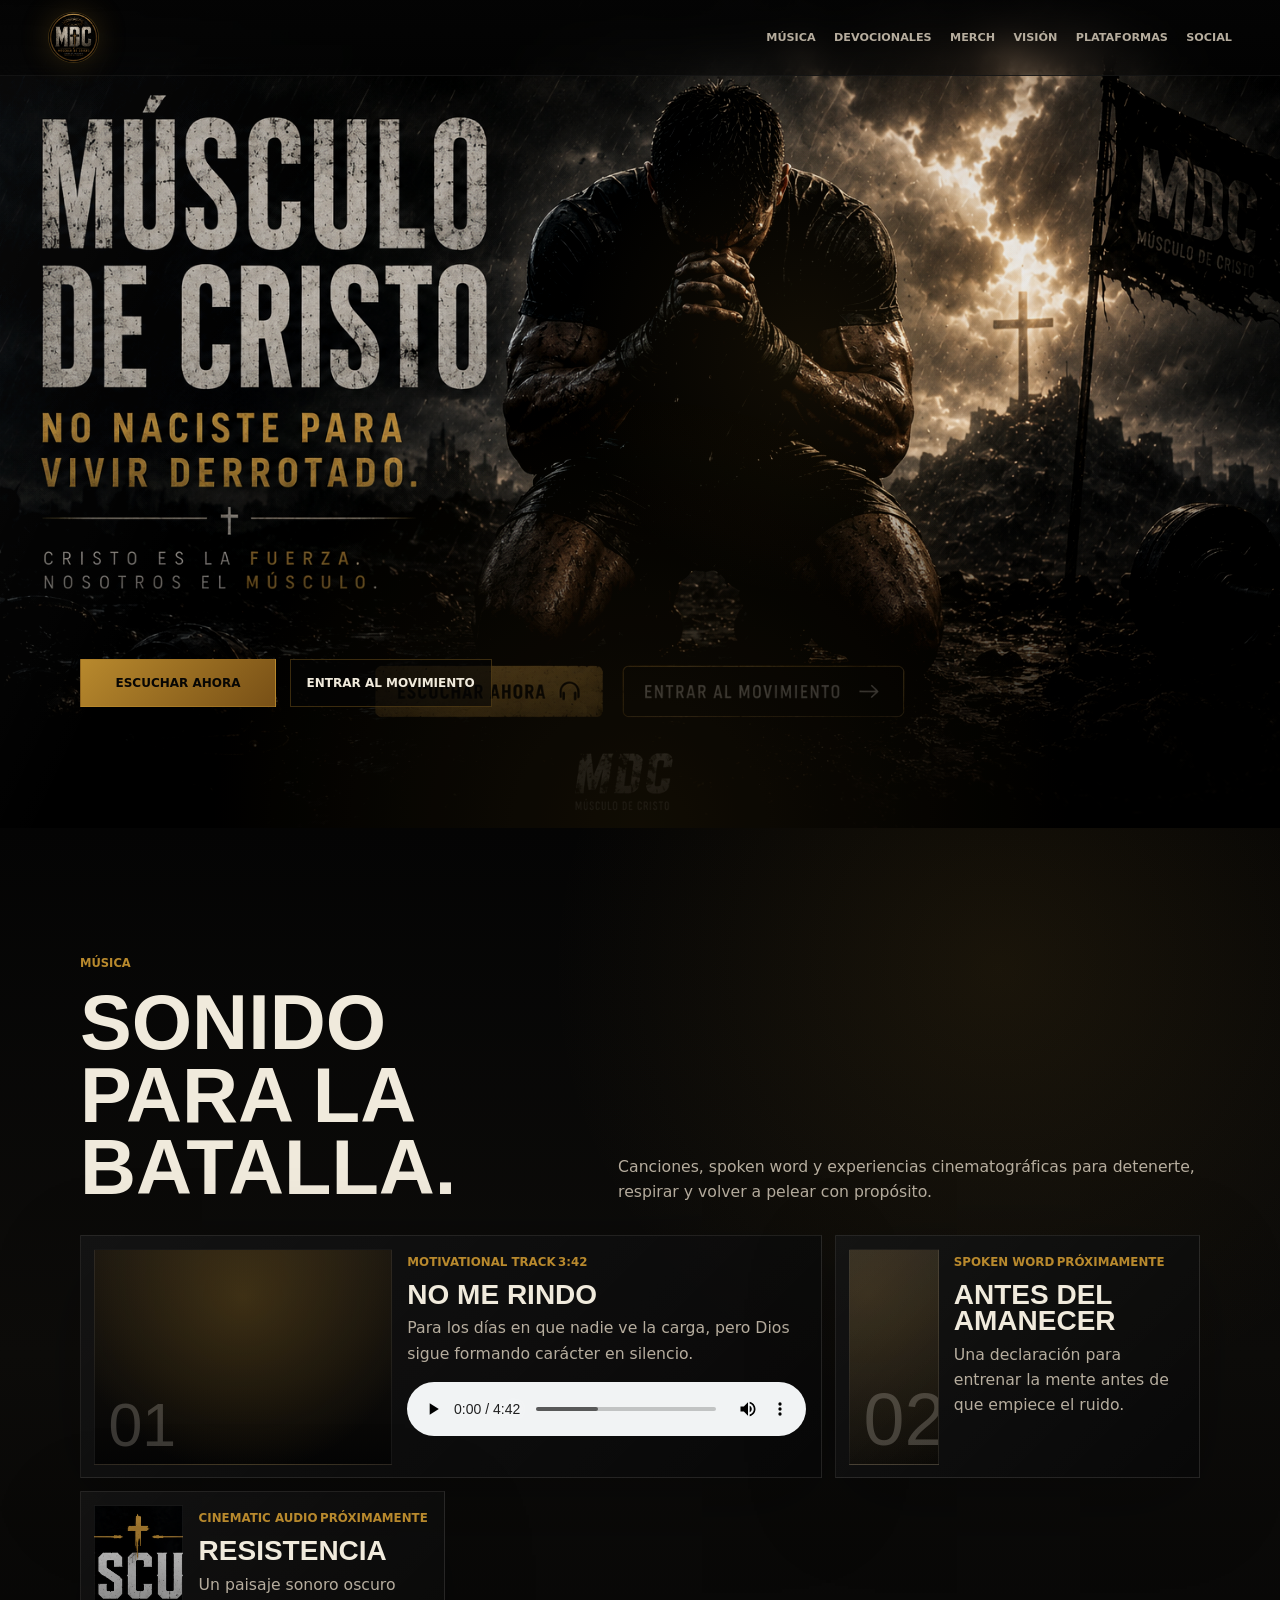
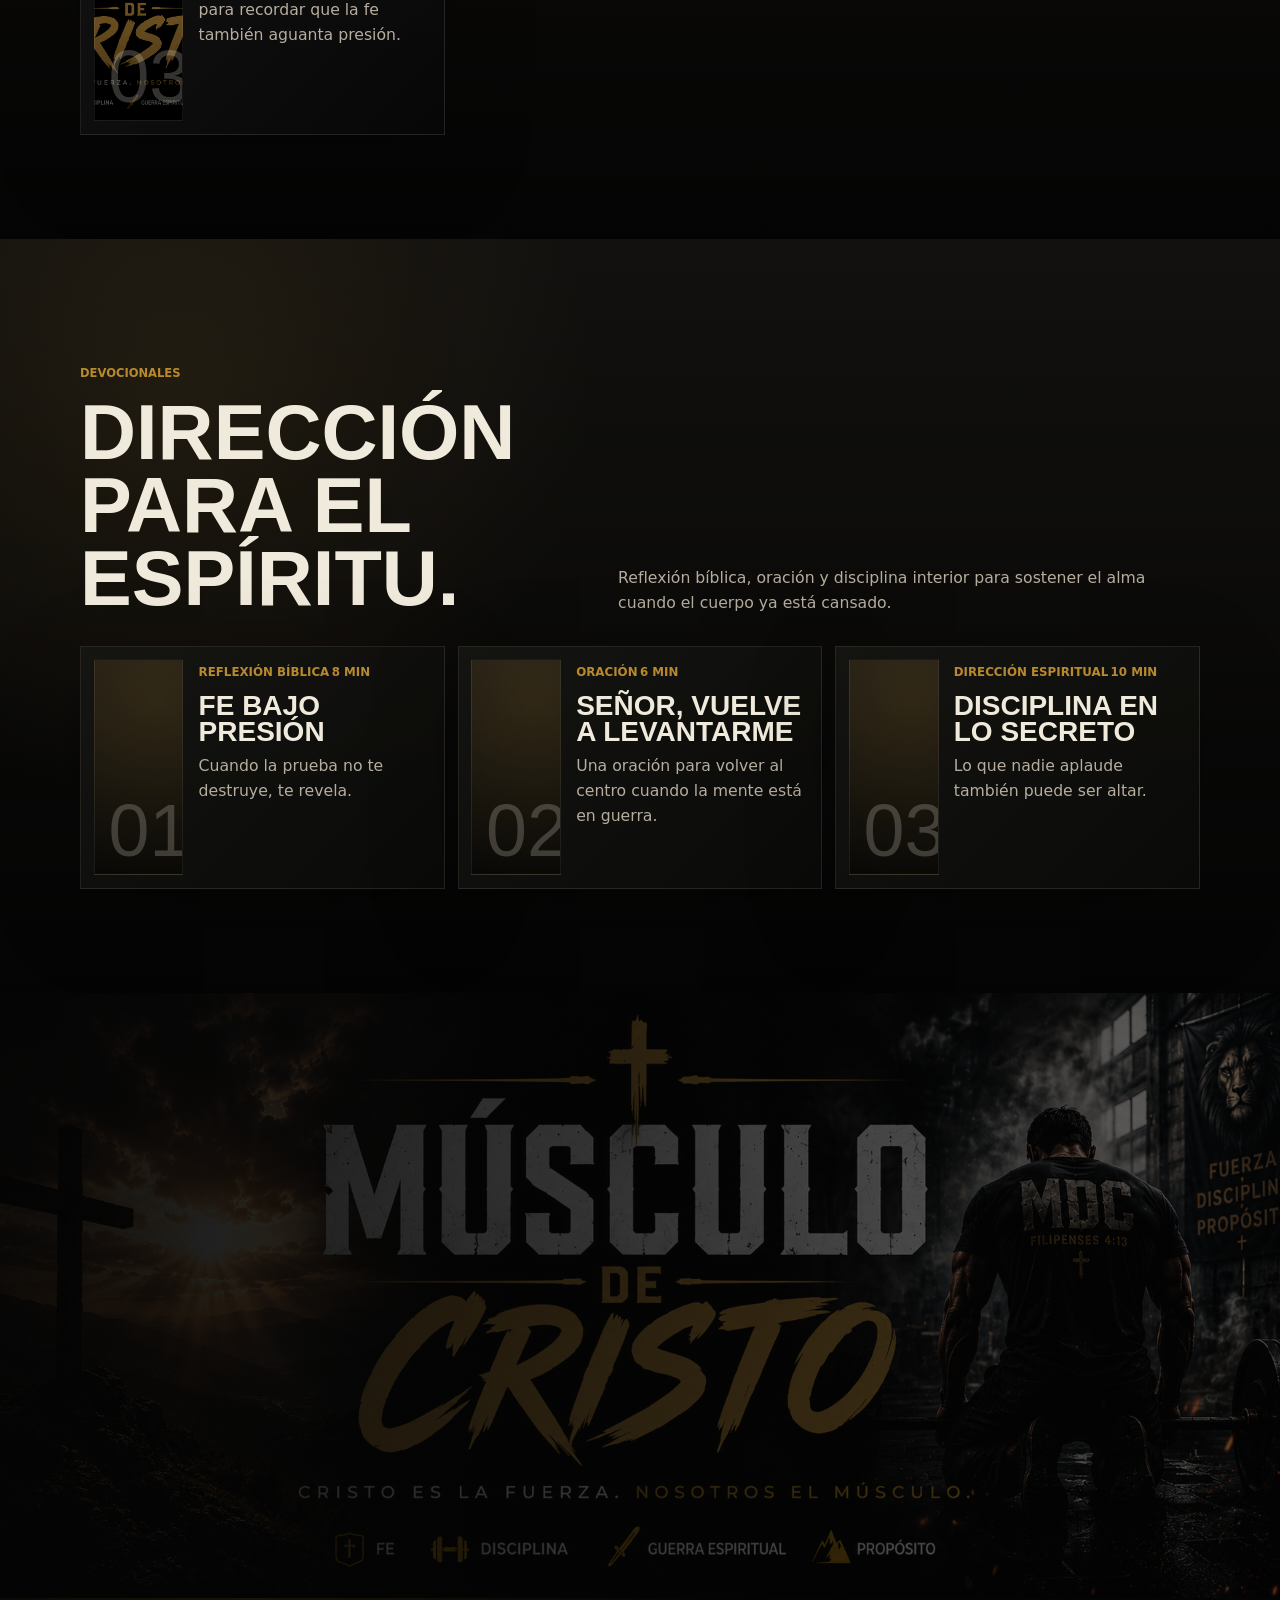
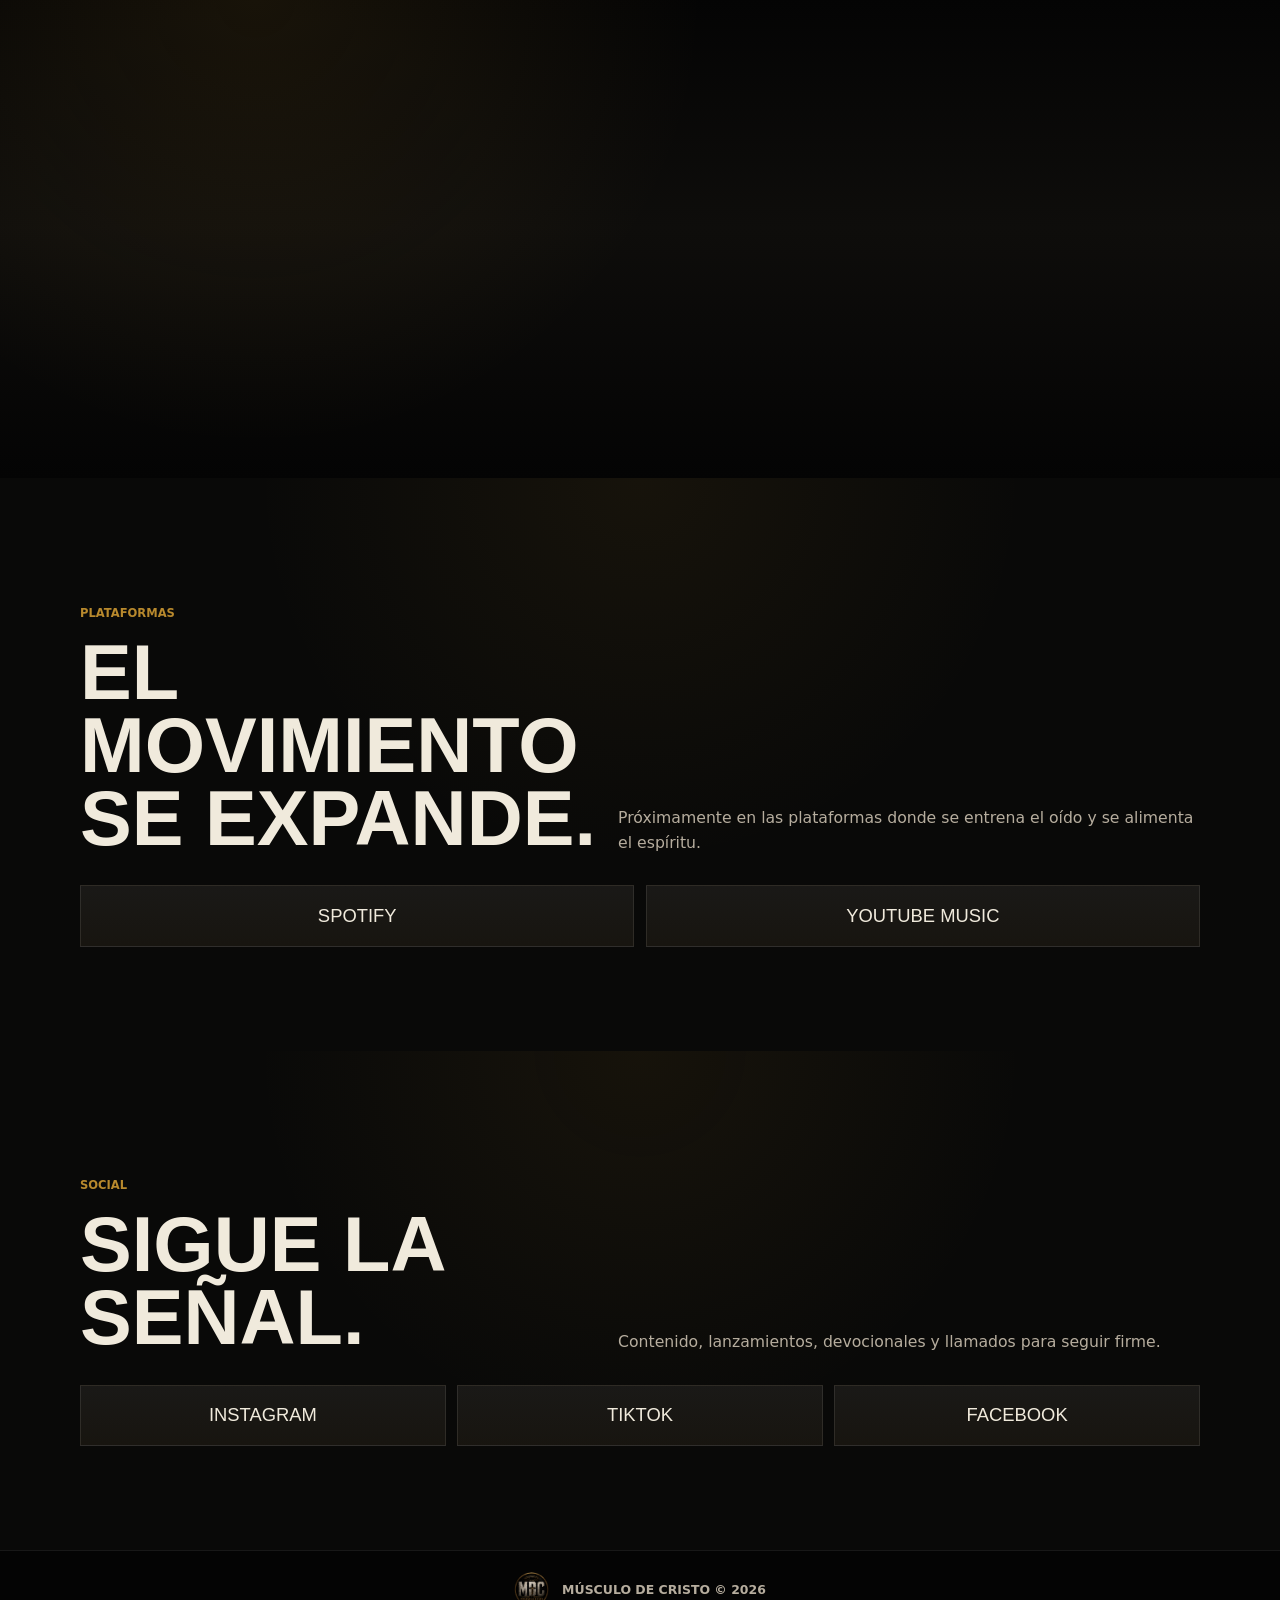
==== commit fcdb71b4: "Polish and tighten homepage layout" ====
--- a/index.html
+++ b/index.html
@@ -55,7 +55,7 @@
         <div class="scene__inner reveal">
           <p class="kicker">Música</p>
           <div class="section-heading">
-            <h2 id="music-title">Sonido para la batalla interior.</h2>
+            <h2 id="music-title">Sonido para la batalla.</h2>
             <p>
               Canciones, spoken word y experiencias cinematográficas para
               detenerte, respirar y volver a pelear con propósito.
@@ -119,7 +119,7 @@
         <div class="scene__inner reveal">
           <p class="kicker">Devocionales</p>
           <div class="section-heading">
-            <h2 id="devotionals-title">Dirección espiritual para hombres en formación.</h2>
+            <h2 id="devotionals-title">Dirección para el espíritu.</h2>
             <p>
               Reflexión bíblica, oración y disciplina interior para sostener el
               alma cuando el cuerpo ya está cansado.
@@ -177,7 +177,7 @@
           <p class="kicker">Merch</p>
           <div class="merch-panel">
             <div>
-              <h2 id="merch-title">Armadura para la disciplina diaria.</h2>
+              <h2 id="merch-title">Armadura para entrenar.</h2>
               <p>
                 Hoodies, gym wear y piezas oscuras con estética warrior para
                 entrenar, resistir y cargar el mensaje sin decir demasiado.
@@ -206,7 +206,7 @@
         <div class="scene__inner vision-grid reveal">
           <div>
             <p class="kicker">Visión</p>
-            <h2 id="vision-title">MDC es una llamada a despertar.</h2>
+            <h2 id="vision-title">MDC llama a despertar.</h2>
           </div>
 
           <div class="vision-copy">
@@ -231,15 +231,12 @@
         <div class="scene__inner reveal">
           <p class="kicker">Plataformas</p>
           <div class="section-heading">
-            <h2 id="platforms-title">El movimiento se está expandiendo.</h2>
+            <h2 id="platforms-title">El movimiento se expande.</h2>
             <p>Próximamente en las plataformas donde se entrena el oído y se alimenta el espíritu.</p>
           </div>
 
           <div class="icon-grid" aria-label="Plataformas musicales">
             <article><span>Spotify</span></article>
-            <article><span>Apple Music</span></article>
-            <article><span>Deezer</span></article>
-            <article><span>Amazon Music</span></article>
             <article><span>YouTube Music</span></article>
           </div>
         </div>
@@ -263,9 +260,6 @@
             <a href="https://www.facebook.com/musculodecristo" target="_blank" rel="noopener noreferrer">
               <span>Facebook</span>
             </a>
-            <a href="#" aria-label="YouTube de Músculo de Cristo próximamente">
-              <span>YouTube</span>
-            </a>
           </div>
         </div>
       </section>
--- a/styles.css
+++ b/styles.css
@@ -171,7 +171,7 @@
 
 .scene {
   position: relative;
-  padding: clamp(5.5rem, 12vw, 10rem) clamp(1.1rem, 4vw, 3rem);
+  padding: 3rem clamp(1rem, 4vw, 2.5rem);
 }
 
 .scene--dark {
@@ -190,11 +190,11 @@
 }
 
 .hero {
-  min-height: 100svh;
+  min-height: 92svh;
   display: grid;
   align-items: end;
-  padding-top: 7.5rem;
-  padding-bottom: clamp(2.5rem, 8vw, 5rem);
+  padding-top: 6.5rem;
+  padding-bottom: 2.75rem;
   overflow: hidden;
   isolation: isolate;
 }
@@ -243,7 +243,7 @@
 
 .hero__copy {
   max-width: 34rem;
-  padding-top: 42svh;
+  padding-top: 34svh;
 }
 
 .kicker {
@@ -259,7 +259,8 @@
 h2,
 h3,
 p {
-  overflow-wrap: anywhere;
+  overflow-wrap: normal;
+  word-break: normal;
 }
 
 h1,
@@ -274,25 +275,25 @@
 }
 
 h1 {
-  max-width: 10ch;
-  font-size: 4.2rem;
+  max-width: 11ch;
+  font-size: 3.4rem;
   text-shadow: 0 10px 34px rgba(0, 0, 0, 0.92);
 }
 
 h2 {
-  max-width: 11ch;
-  font-size: 3rem;
+  max-width: 16ch;
+  font-size: 2.2rem;
 }
 
 h3 {
-  font-size: 1.75rem;
+  font-size: 1.45rem;
 }
 
 .hero__subtitle {
   max-width: 31rem;
   margin: 1.1rem 0 0;
   color: var(--bone);
-  font-size: 1.25rem;
+  font-size: 1.12rem;
   font-weight: 900;
   line-height: 1.35;
   text-shadow: 0 8px 26px rgba(0, 0, 0, 0.9);
@@ -312,17 +313,17 @@
   flex-direction: column;
   gap: 0.85rem;
   width: min(100%, 27rem);
-  margin-top: 1.6rem;
+  margin-top: 1.25rem;
 }
 
 .button {
   display: inline-flex;
-  min-height: 3.35rem;
+  min-height: 3rem;
   align-items: center;
   justify-content: center;
   border: 1px solid var(--line-gold);
-  padding: 0.85rem 1.2rem;
-  font-size: 0.78rem;
+  padding: 0.72rem 1rem;
+  font-size: 0.75rem;
   font-weight: 900;
   letter-spacing: 0;
   text-transform: uppercase;
@@ -353,15 +354,15 @@
 
 .section-heading {
   display: grid;
-  gap: 1.1rem;
-  margin-bottom: 2.4rem;
+  gap: 0.9rem;
+  margin-bottom: 1.35rem;
 }
 
 .section-heading p {
   max-width: 42rem;
   margin: 0;
   color: var(--muted);
-  font-size: 1.05rem;
+  font-size: 0.98rem;
 }
 
 .section-music {
@@ -372,17 +373,19 @@
 
 .release-grid {
   display: grid;
-  gap: 1rem;
+  gap: 0.8rem;
 }
 
 .media-card {
   display: grid;
-  gap: 1rem;
+  grid-template-columns: 5.6rem 1fr;
+  gap: 0.8rem;
+  align-items: stretch;
   border: 1px solid var(--line);
   background:
     linear-gradient(135deg, rgba(255, 255, 255, 0.045), transparent),
     rgba(9, 9, 8, 0.88);
-  padding: 0.9rem;
+  padding: 0.8rem;
   box-shadow: 0 24px 80px rgba(0, 0, 0, 0.28);
   transition:
     transform 180ms ease,
@@ -398,7 +401,8 @@
 }
 
 .media-card__art {
-  min-height: 13rem;
+  min-height: auto;
+  height: 5.6rem;
   display: flex;
   align-items: end;
   justify-content: space-between;
@@ -406,14 +410,14 @@
   background:
     radial-gradient(circle at 50% 22%, rgba(184, 137, 45, 0.25), transparent 11rem),
     linear-gradient(180deg, #19150f, #050505);
-  padding: 1rem;
+  padding: 0.85rem;
   overflow: hidden;
 }
 
 .media-card__art span {
   color: rgba(240, 234, 220, 0.22);
   font-family: var(--display);
-  font-size: 5rem;
+  font-size: 2.35rem;
   line-height: 0.8;
 }
 
@@ -441,11 +445,10 @@
 }
 
 .media-card__meta {
-  display: flex;
+  display: grid;
   align-items: center;
-  justify-content: space-between;
-  gap: 1rem;
-  margin-bottom: 0.85rem;
+  gap: 0.15rem;
+  margin-bottom: 0.45rem;
   color: var(--gold);
   font-size: 0.74rem;
   font-weight: 900;
@@ -457,15 +460,32 @@
 }
 
 .media-card p {
-  margin: 0.8rem 0 0;
+  margin: 0.45rem 0 0;
   color: var(--muted);
   font-size: 0.98rem;
+}
+
+.media-card--featured {
+  grid-template-columns: 1fr;
+}
+
+.media-card--featured .media-card__art {
+  min-height: 8.25rem;
+  height: auto;
+}
+
+.media-card--featured .media-card__art span {
+  font-size: 3.8rem;
+}
+
+.media-card--featured .media-card__meta {
+  display: flex;
 }
 
 .native-audio {
   display: block;
   width: 100%;
-  margin-top: 1.35rem;
+  margin-top: 1rem;
 }
 
 .release-grid--quiet .media-card {
@@ -483,19 +503,19 @@
 
 .merch-panel {
   display: grid;
-  gap: 2rem;
+  gap: 1.35rem;
   border: 1px solid var(--line-gold);
   background:
     radial-gradient(circle at 80% 20%, rgba(184, 137, 45, 0.12), transparent 20rem),
     rgba(4, 4, 4, 0.72);
-  padding: clamp(1.25rem, 5vw, 3rem);
+  padding: 1rem;
 }
 
 .merch-panel p {
   max-width: 42rem;
-  margin: 1rem 0 0;
+  margin: 0.85rem 0 0;
   color: var(--muted);
-  font-size: 1.08rem;
+  font-size: 1rem;
 }
 
 .merch-mockups {
@@ -504,7 +524,7 @@
 }
 
 .merch-mockups article {
-  min-height: 9rem;
+  min-height: 5.8rem;
   display: flex;
   flex-direction: column;
   justify-content: flex-end;
@@ -531,8 +551,8 @@
 .merch-mockups span {
   color: var(--bone);
   font-family: var(--display);
-  font-size: 1.8rem;
-  line-height: 0.95;
+  font-size: 1.4rem;
+  line-height: 1;
 }
 
 .merch-mockups strong {
@@ -549,18 +569,18 @@
 
 .vision-grid {
   display: grid;
-  gap: 2.3rem;
+  gap: 1.5rem;
 }
 
 .vision-copy {
   display: grid;
-  gap: 1.2rem;
+  gap: 0.9rem;
 }
 
 .vision-copy p {
   margin: 0;
   color: var(--muted);
-  font-size: 1.12rem;
+  font-size: 0.98rem;
 }
 
 .vision-copy .vision-statement {
@@ -577,18 +597,14 @@
     var(--ink);
 }
 
-.social-section {
-  padding-top: clamp(4rem, 9vw, 7rem);
-}
-
 .icon-grid {
   display: grid;
-  gap: 0.85rem;
+  gap: 0.7rem;
 }
 
 .icon-grid article,
 .icon-grid a {
-  min-height: 5rem;
+  min-height: 3.85rem;
   display: grid;
   place-items: center;
   border: 1px solid var(--line);
@@ -597,7 +613,7 @@
     var(--charcoal);
   color: var(--bone);
   font-family: var(--display);
-  font-size: 1.35rem;
+  font-size: 1.15rem;
   line-height: 1;
   text-align: center;
   text-transform: uppercase;
@@ -686,19 +702,19 @@
   }
 
   h1 {
-    font-size: 5.8rem;
+    font-size: 4.65rem;
   }
 
   h2 {
-    font-size: 4.25rem;
+    font-size: 3.25rem;
   }
 
   h3 {
-    font-size: 2.15rem;
+    font-size: 1.75rem;
   }
 
   .hero__subtitle {
-    font-size: 1.55rem;
+    font-size: 1.35rem;
   }
 
   .hero__statement {
@@ -711,7 +727,7 @@
   }
 
   .button {
-    min-width: 13.5rem;
+    min-width: 12.25rem;
   }
 
   .release-grid,
@@ -719,11 +735,26 @@
   .icon-grid {
     grid-template-columns: repeat(2, minmax(0, 1fr));
   }
+
+  .media-card--featured {
+    grid-column: 1 / -1;
+    grid-template-columns: 0.85fr 1.15fr;
+  }
+
+  .media-card--featured .media-card__art {
+    min-height: 12rem;
+  }
 }
 
 @media (min-width: 840px) {
+  .scene {
+    padding-top: 5.75rem;
+    padding-bottom: 5.75rem;
+  }
+
   .hero {
     align-items: end;
+    min-height: 92svh;
   }
 
   .hero__background {
@@ -753,24 +784,25 @@
   .hero__actions {
     margin-right: auto;
     margin-left: auto;
-    padding-bottom: 1.6rem;
+    padding-bottom: 1.05rem;
   }
 
   h1 {
-    font-size: 8.2rem;
+    font-size: 6.2rem;
   }
 
   h2 {
-    font-size: 5.8rem;
+    font-size: 4.15rem;
   }
 
   .hero__subtitle {
-    font-size: 1.9rem;
+    font-size: 1.6rem;
   }
 
   .section-heading {
     grid-template-columns: 0.9fr 1fr;
     align-items: end;
+    margin-bottom: 1.9rem;
   }
 
   .release-grid {
@@ -784,7 +816,17 @@
   }
 
   .media-card__art {
-    min-height: 19rem;
+    min-height: 13.5rem;
+    height: auto;
+  }
+
+  .media-card__art span {
+    font-size: 4.6rem;
+  }
+
+  .media-card__meta {
+    display: flex;
+    margin-bottom: 0.65rem;
   }
 
   .merch-panel,
@@ -794,20 +836,25 @@
   }
 
   .icon-grid {
-    grid-template-columns: repeat(5, minmax(0, 1fr));
+    grid-template-columns: repeat(2, minmax(0, 1fr));
   }
 
   .social-grid {
-    grid-template-columns: repeat(4, minmax(0, 1fr));
+    grid-template-columns: repeat(3, minmax(0, 1fr));
   }
 }
 
 @media (min-width: 1120px) {
   h1 {
-    font-size: 10rem;
+    font-size: 7.5rem;
   }
 
   h2 {
-    font-size: 6.8rem;
-  }
-}
+    font-size: 4.85rem;
+  }
+
+  .scene {
+    padding-top: 6.5rem;
+    padding-bottom: 6.5rem;
+  }
+}
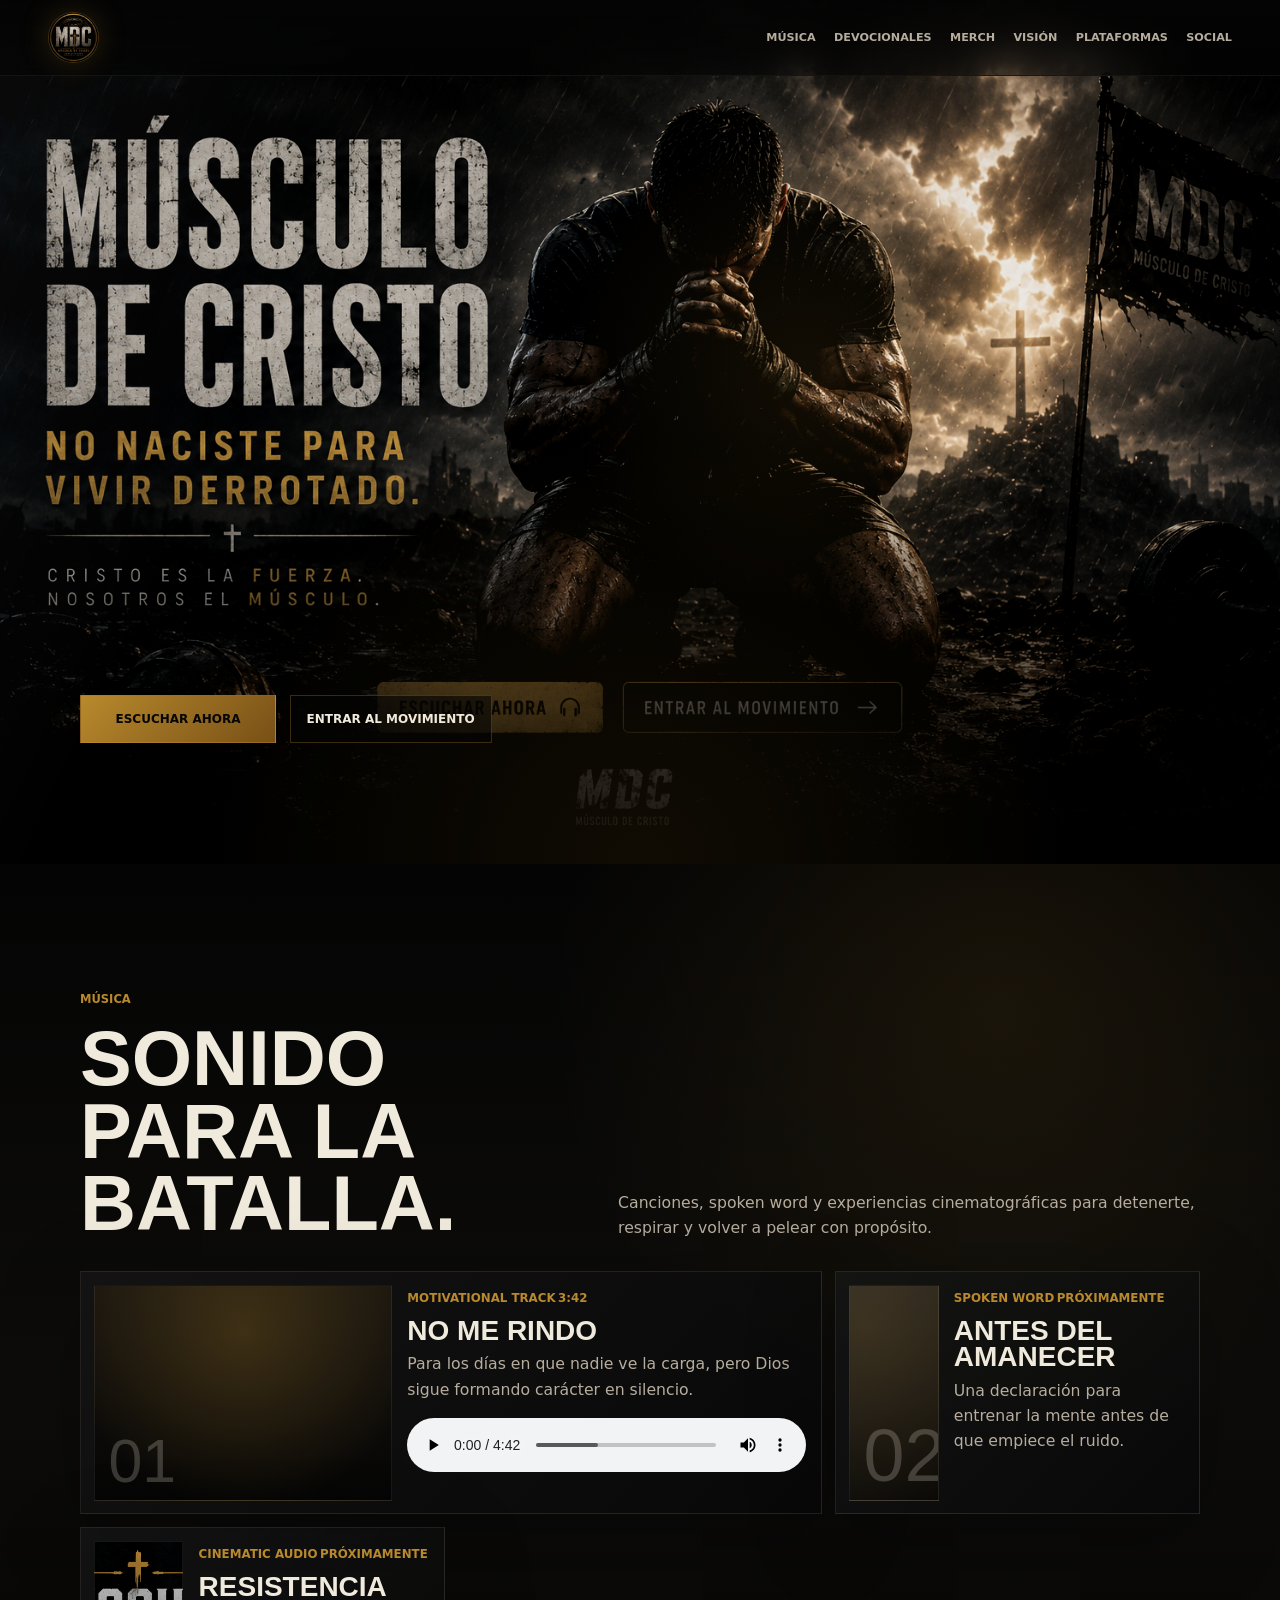
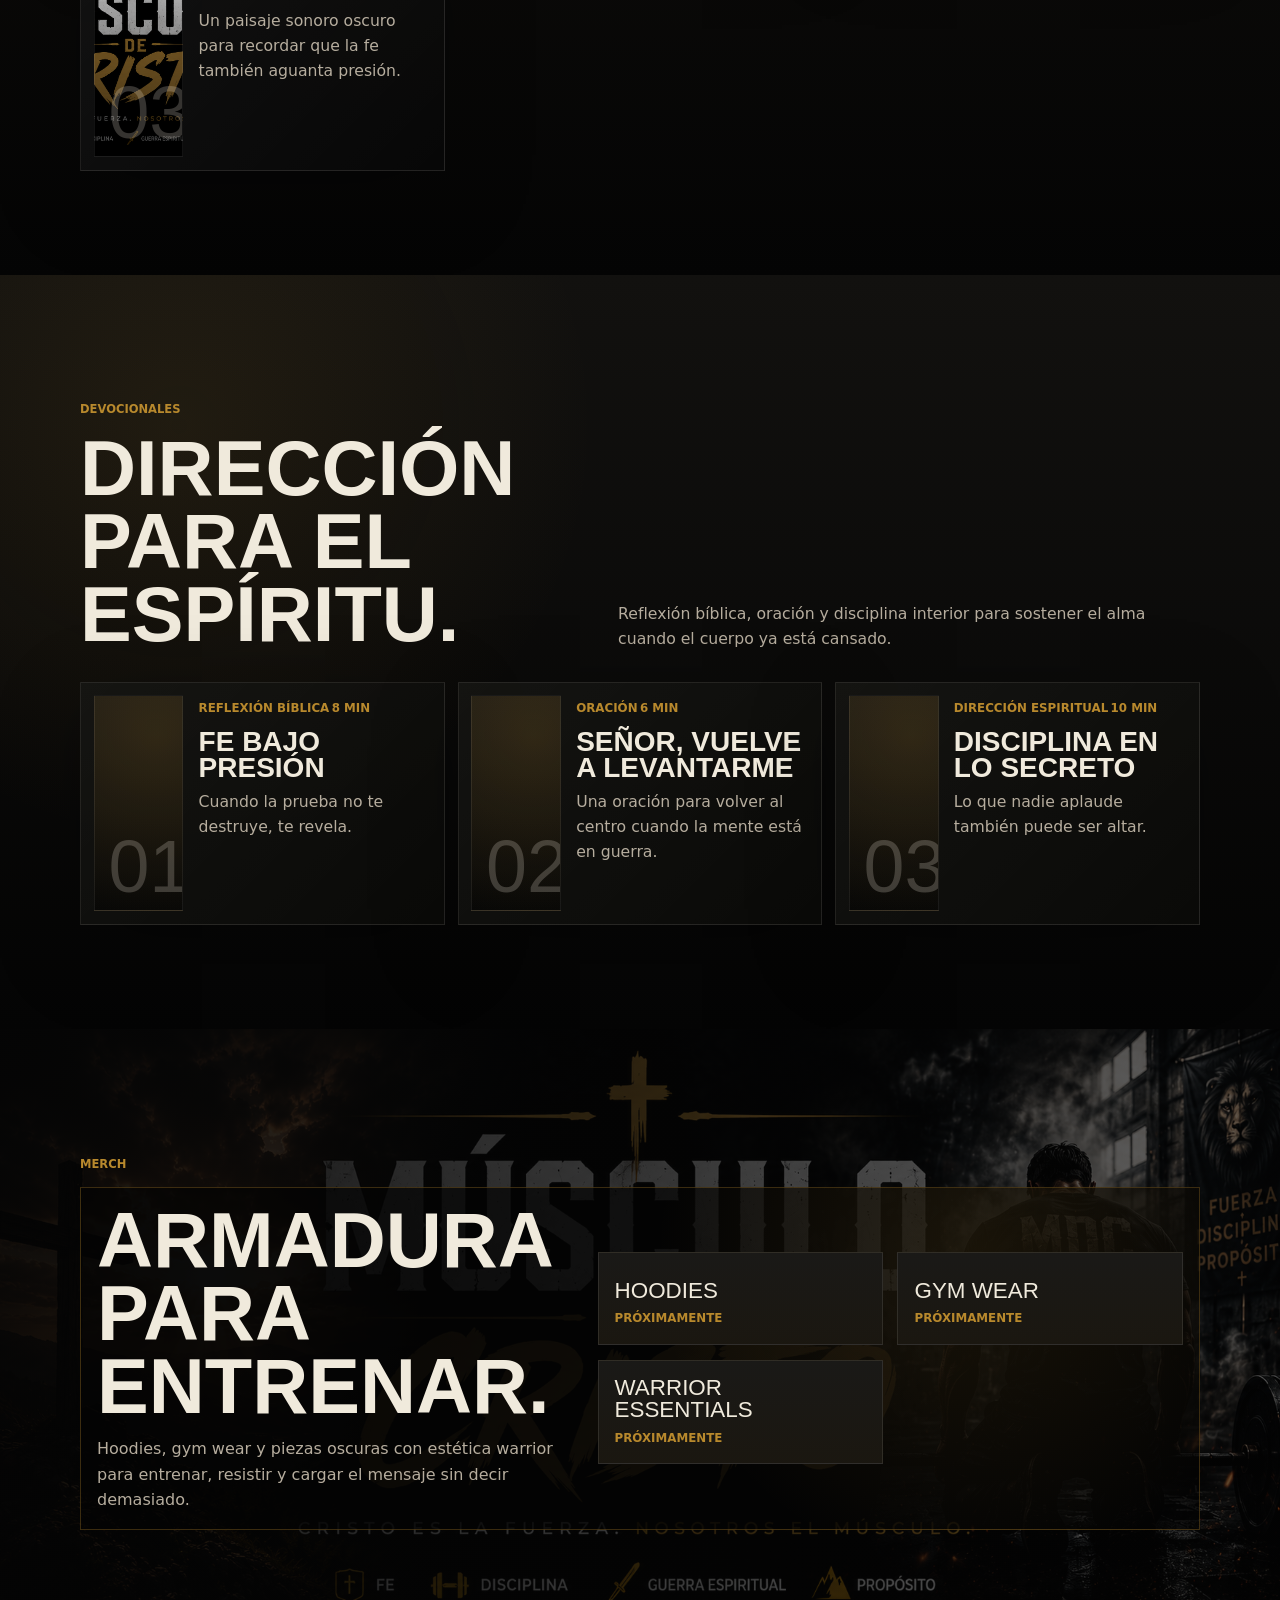
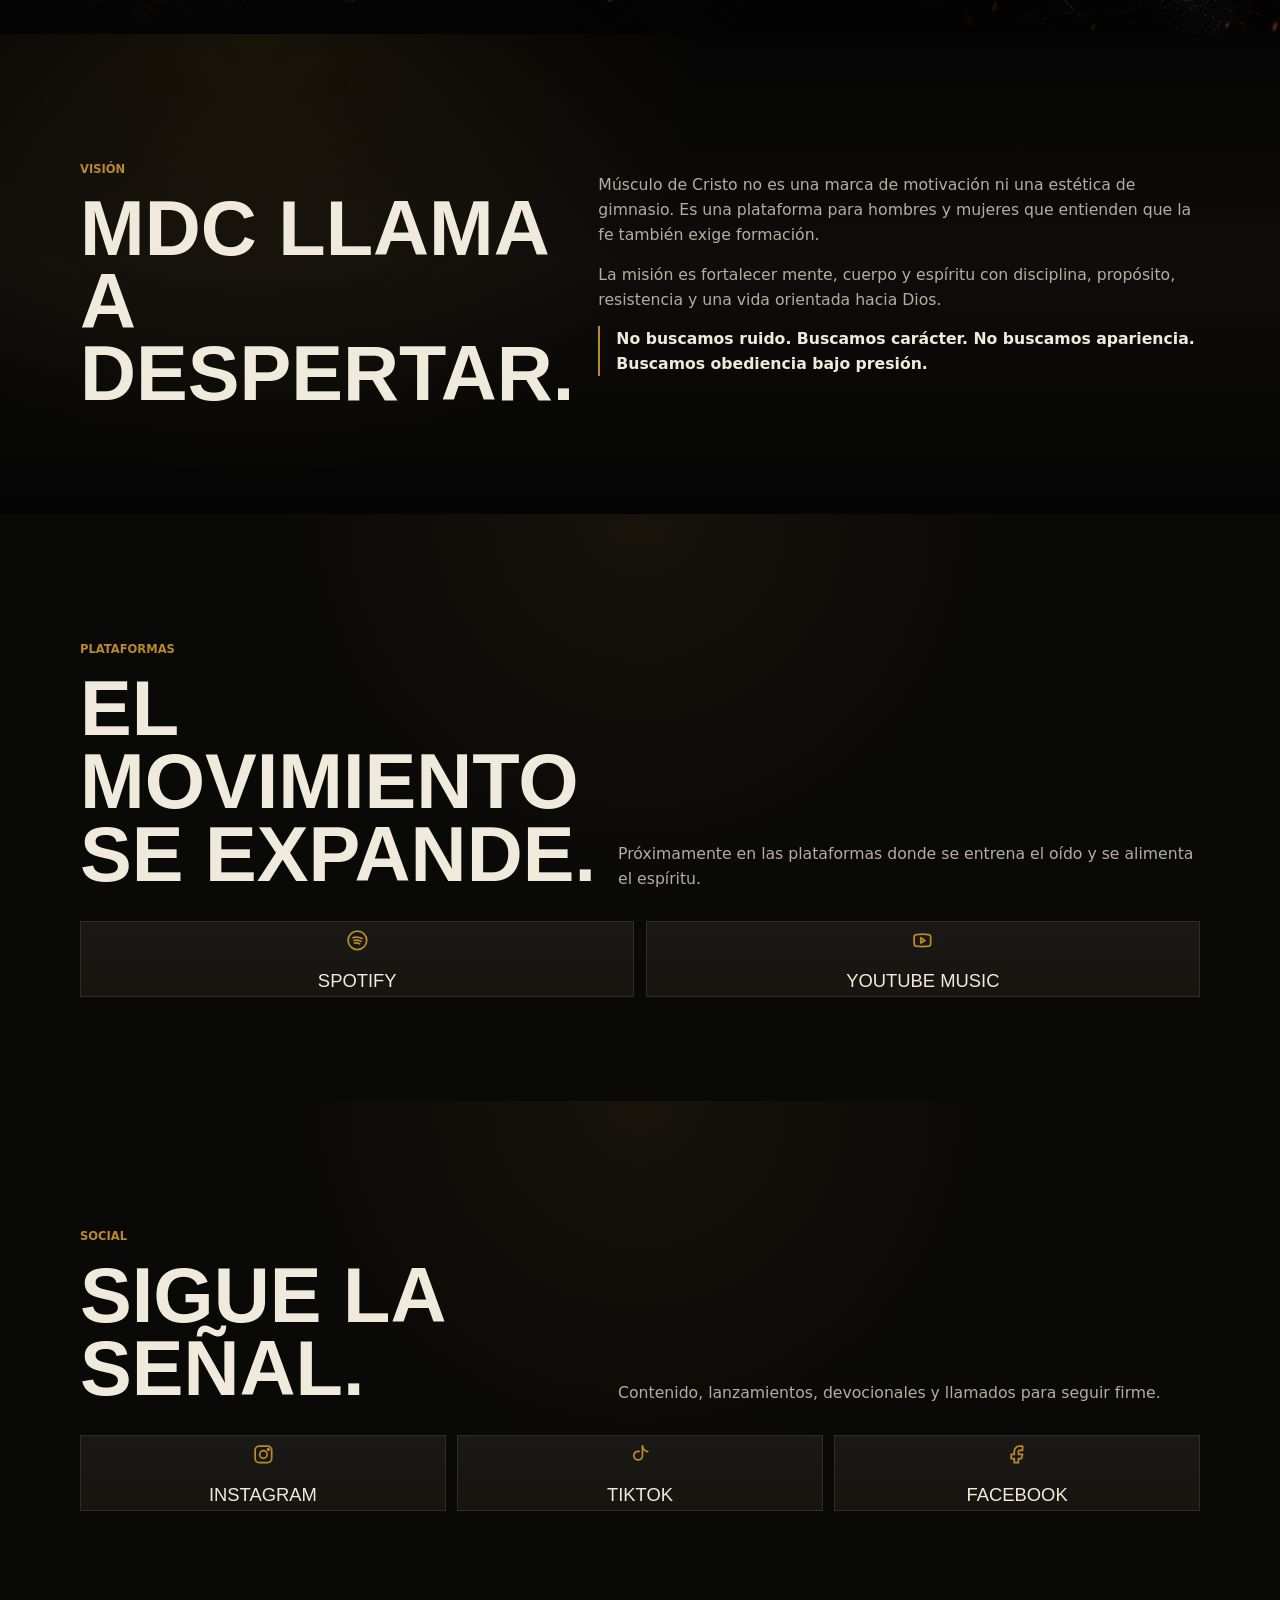
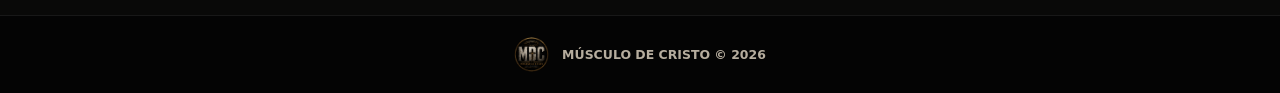
==== commit af8ec503: "Add icons to platform and social tiles" ====
--- a/index.html
+++ b/index.html
@@ -236,8 +236,22 @@
           </div>
 
           <div class="icon-grid" aria-label="Plataformas musicales">
-            <article><span>Spotify</span></article>
-            <article><span>YouTube Music</span></article>
+            <article>
+              <svg viewBox="0 0 24 24" aria-hidden="true">
+                <circle cx="12" cy="12" r="9"></circle>
+                <path d="M7.8 9.4c2.9-.9 6.2-.6 8.7.8"></path>
+                <path d="M8.6 12.1c2.2-.6 4.7-.4 6.7.7"></path>
+                <path d="M9.3 14.6c1.6-.4 3.4-.2 4.8.6"></path>
+              </svg>
+              <span>Spotify</span>
+            </article>
+            <article>
+              <svg viewBox="0 0 24 24" aria-hidden="true">
+                <path d="M4 8.8c0-1.2.8-2.2 2-2.4 3.9-.5 8.1-.5 12 0 1.2.2 2 1.2 2 2.4v6.4c0 1.2-.8 2.2-2 2.4-3.9.5-8.1.5-12 0-1.2-.2-2-1.2-2-2.4V8.8Z"></path>
+                <path d="m10.5 9.5 4 2.5-4 2.5v-5Z"></path>
+              </svg>
+              <span>YouTube Music</span>
+            </article>
           </div>
         </div>
       </section>
@@ -252,12 +266,24 @@
 
           <div class="icon-grid social-grid" aria-label="Redes sociales">
             <a href="https://www.instagram.com/musculodecristo" target="_blank" rel="noopener noreferrer">
+              <svg viewBox="0 0 24 24" aria-hidden="true">
+                <rect x="4" y="4" width="16" height="16" rx="4"></rect>
+                <circle cx="12" cy="12" r="3.6"></circle>
+                <circle cx="16.8" cy="7.2" r="0.8"></circle>
+              </svg>
               <span>Instagram</span>
             </a>
             <a href="https://www.tiktok.com/@musculodecristo" target="_blank" rel="noopener noreferrer">
+              <svg viewBox="0 0 24 24" aria-hidden="true">
+                <path d="M14 4v9.2a4.2 4.2 0 1 1-3.2-4.1"></path>
+                <path d="M14 4c.6 3.1 2.3 4.9 5 5.4"></path>
+              </svg>
               <span>TikTok</span>
             </a>
             <a href="https://www.facebook.com/musculodecristo" target="_blank" rel="noopener noreferrer">
+              <svg viewBox="0 0 24 24" aria-hidden="true">
+                <path d="M14 8h3V4h-3a5 5 0 0 0-5 5v3H6v4h3v4h4v-4h3l1-4h-4V9a1 1 0 0 1 1-1Z"></path>
+              </svg>
               <span>Facebook</span>
             </a>
           </div>
--- a/styles.css
+++ b/styles.css
@@ -190,11 +190,11 @@
 }
 
 .hero {
-  min-height: 92svh;
+  min-height: 96svh;
   display: grid;
   align-items: end;
-  padding-top: 6.5rem;
-  padding-bottom: 2.75rem;
+  padding-top: 6rem;
+  padding-bottom: 2.5rem;
   overflow: hidden;
   isolation: isolate;
 }
@@ -206,10 +206,10 @@
   background:
     linear-gradient(90deg, rgba(4, 4, 4, 0.2), rgba(4, 4, 4, 0.08) 46%, rgba(4, 4, 4, 0.18)),
     linear-gradient(180deg, rgba(4, 4, 4, 0.18), rgba(4, 4, 4, 0.02) 42%, rgba(4, 4, 4, 0.86) 96%),
-    url("assets/images/Hero-mdc.png") 52% center / cover no-repeat,
+    url("assets/images/Hero-mdc.png") 54% center / cover no-repeat,
     linear-gradient(135deg, #11100d, #050505 68%);
   filter: saturate(0.9) contrast(1.08);
-  transform: scale(1.035);
+  transform: scale(1.015);
   animation: slowDrift 20s ease-in-out infinite alternate;
 }
 
@@ -604,8 +604,9 @@
 
 .icon-grid article,
 .icon-grid a {
-  min-height: 3.85rem;
-  display: grid;
+  min-height: 4.75rem;
+  display: grid;
+  gap: 0.45rem;
   place-items: center;
   border: 1px solid var(--line);
   background:
@@ -623,6 +624,20 @@
     background 180ms ease;
 }
 
+.icon-grid svg {
+  width: 1.55rem;
+  height: 1.55rem;
+  fill: none;
+  stroke: var(--gold);
+  stroke-linecap: round;
+  stroke-linejoin: round;
+  stroke-width: 1.7;
+}
+
+.icon-grid span {
+  display: block;
+}
+
 .icon-grid article:hover,
 .icon-grid a:hover,
 .icon-grid a:focus-visible {
@@ -672,11 +687,11 @@
 
 @keyframes slowDrift {
   from {
-    transform: scale(1.035) translate3d(-0.25%, 0, 0);
+    transform: scale(1.015) translate3d(-0.15%, 0, 0);
   }
 
   to {
-    transform: scale(1.06) translate3d(0.25%, -0.35%, 0);
+    transform: scale(1.035) translate3d(0.15%, -0.2%, 0);
   }
 }
 
@@ -754,14 +769,14 @@
 
   .hero {
     align-items: end;
-    min-height: 92svh;
+    min-height: 96svh;
   }
 
   .hero__background {
     background:
       linear-gradient(90deg, rgba(4, 4, 4, 0.08), rgba(4, 4, 4, 0.02) 44%, rgba(4, 4, 4, 0.1)),
       linear-gradient(180deg, rgba(4, 4, 4, 0.08), transparent 52%, rgba(4, 4, 4, 0.72) 100%),
-      url("assets/images/Hero-mdc.png") center center / cover no-repeat,
+      url("assets/images/Hero-mdc.png") center center / auto 100% no-repeat,
       linear-gradient(135deg, #11100d, #050505 68%);
   }
 
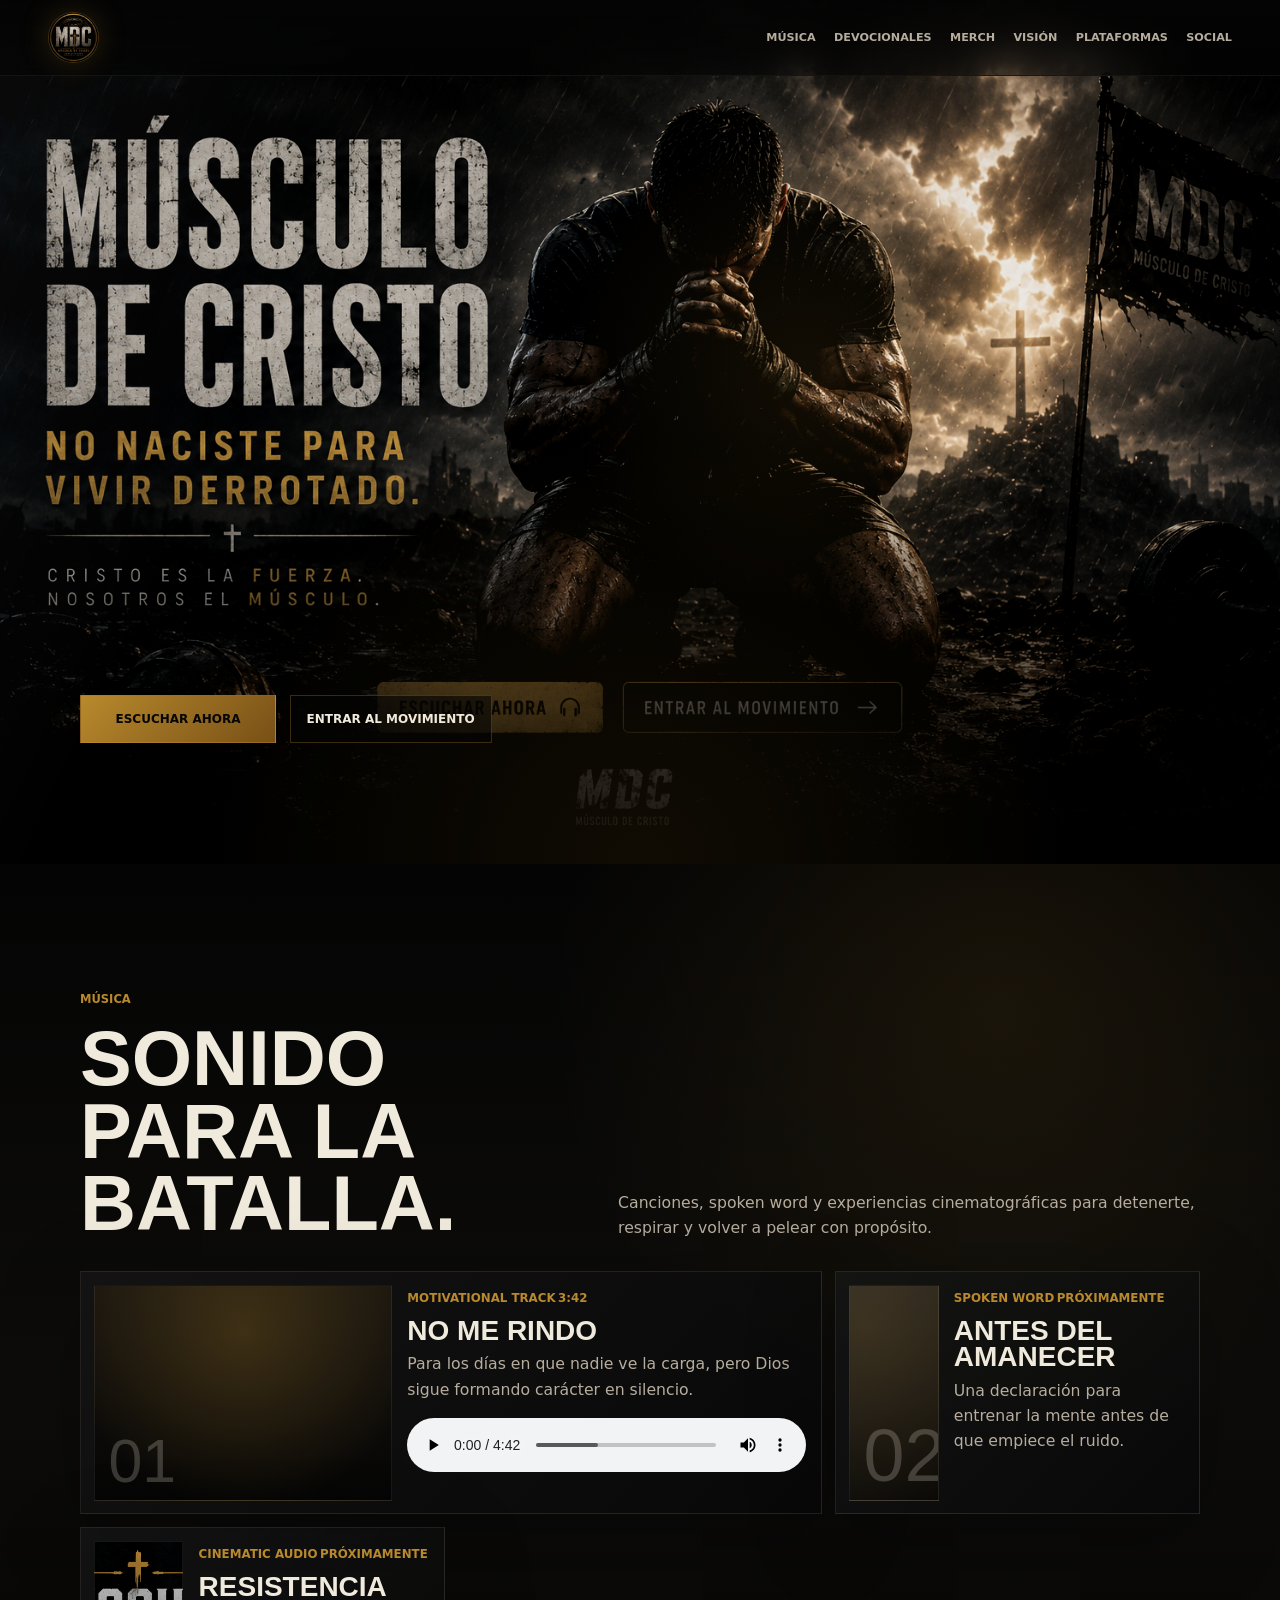
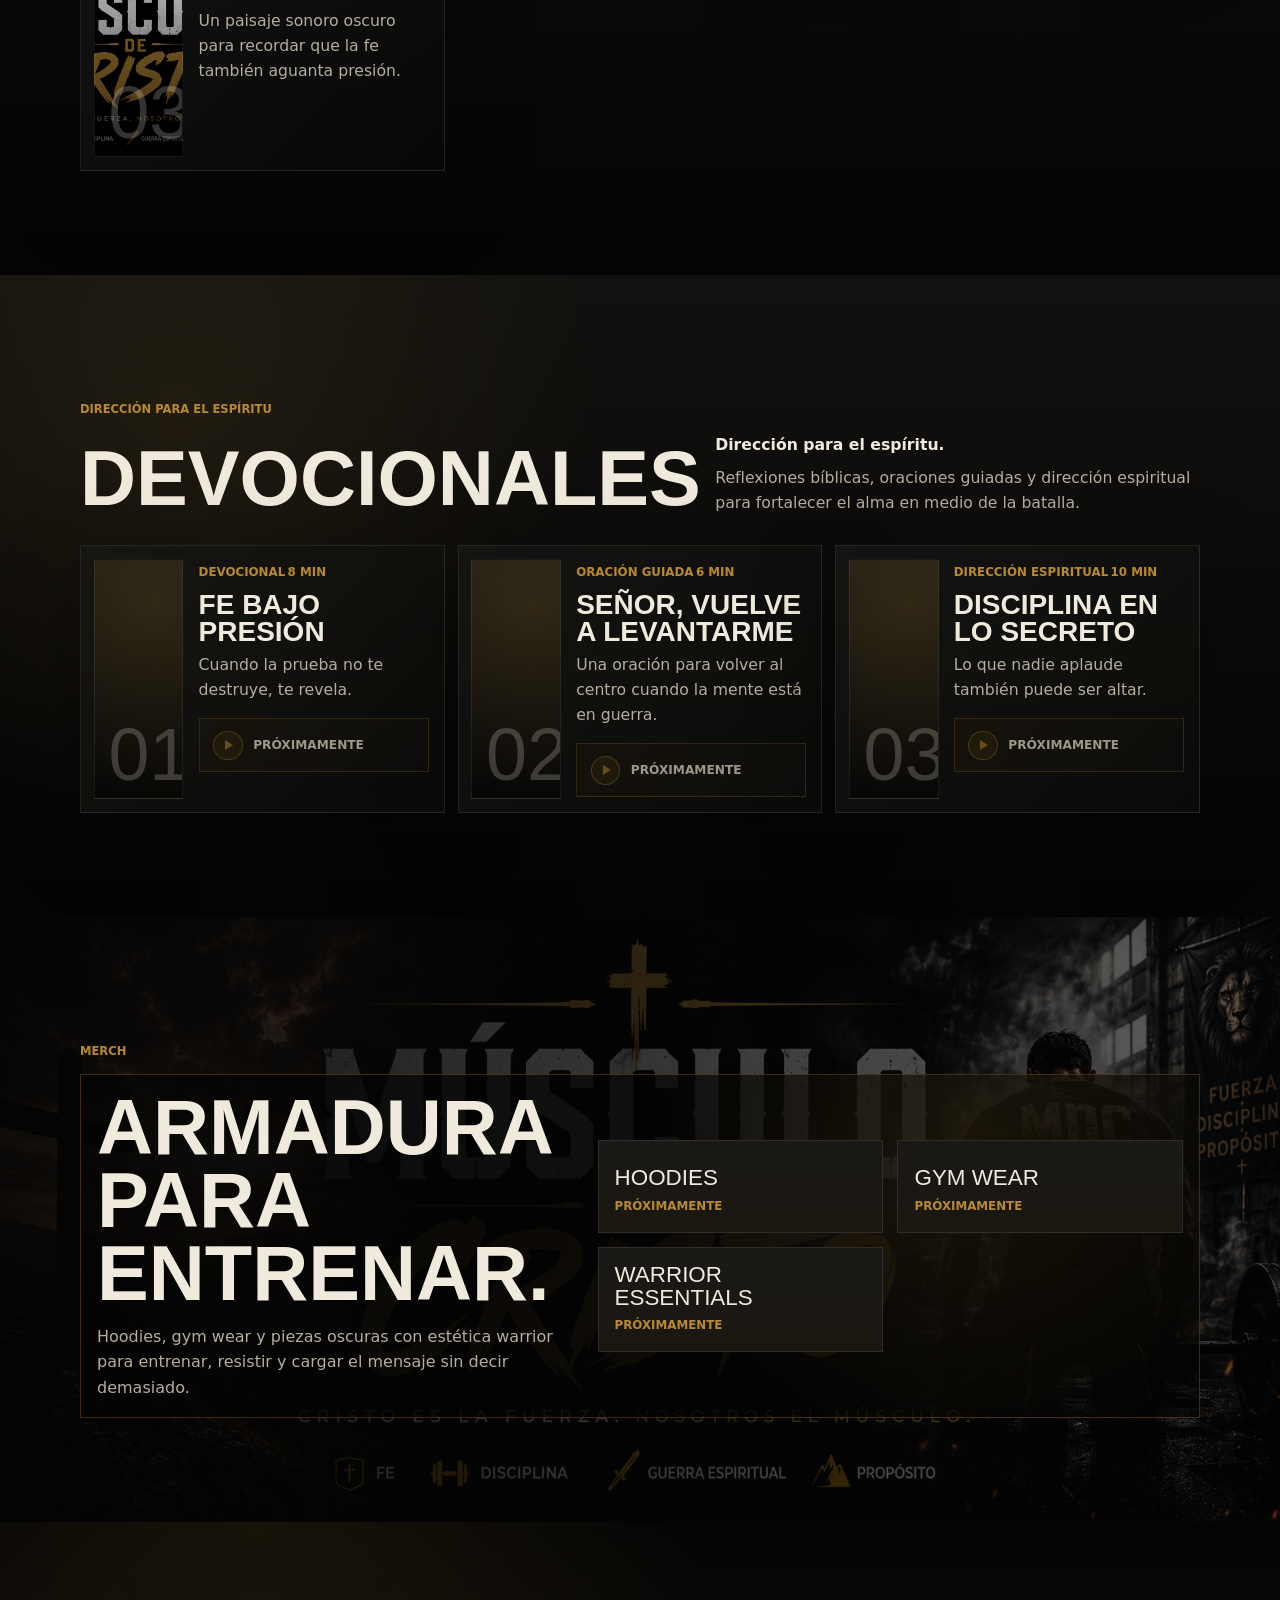
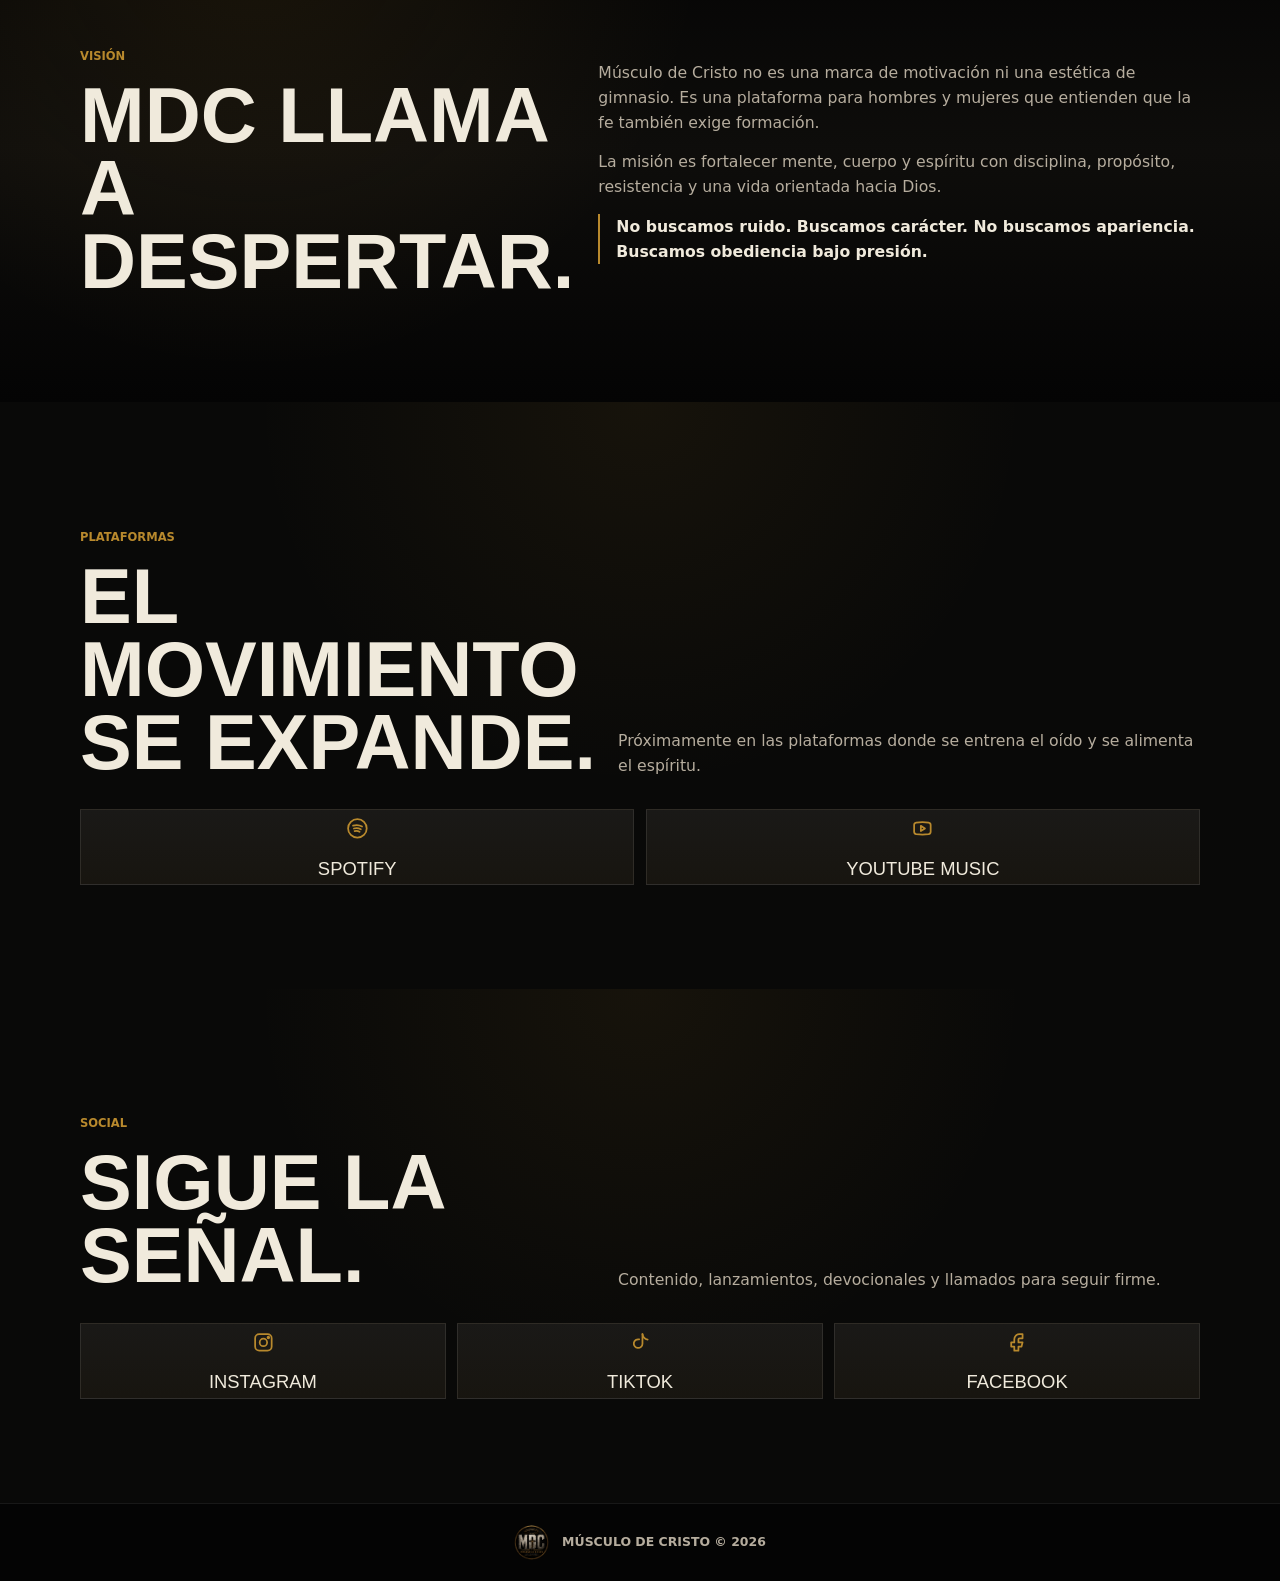
==== commit edd9155c: "Make devotionals audio-first" ====
--- a/index.html
+++ b/index.html
@@ -117,55 +117,94 @@
 
       <section class="scene scene--stone" id="devocionales" aria-labelledby="devotionals-title">
         <div class="scene__inner reveal">
-          <p class="kicker">Devocionales</p>
+          <p class="kicker">Dirección para el espíritu</p>
           <div class="section-heading">
-            <h2 id="devotionals-title">Dirección para el espíritu.</h2>
-            <p>
-              Reflexión bíblica, oración y disciplina interior para sostener el
-              alma cuando el cuerpo ya está cansado.
-            </p>
+            <h2 id="devotionals-title">DEVOCIONALES</h2>
+            <div class="section-copy">
+              <p class="section-subtitle">Dirección para el espíritu.</p>
+              <p>
+                Reflexiones bíblicas, oraciones guiadas y dirección espiritual
+                para fortalecer el alma en medio de la batalla.
+              </p>
+            </div>
           </div>
 
           <div class="release-grid release-grid--quiet">
-            <article class="media-card devotional-card">
+            <article
+              class="media-card devotional-card"
+              data-category="DEVOCIONAL"
+              data-title="FE BAJO PRESIÓN"
+              data-duration="8 MIN"
+              data-description="Cuando la prueba no te destruye, te revela."
+              data-audio-src=""
+              data-state="coming-soon"
+            >
               <div class="media-card__art devotional-card__art" aria-hidden="true">
                 <span>01</span>
               </div>
               <div class="media-card__content">
                 <div class="media-card__meta">
-                  <span>Reflexión bíblica</span>
-                  <time>8 min</time>
-                </div>
-                <h3>Fe bajo presión</h3>
+                  <span>DEVOCIONAL</span>
+                  <time>8 MIN</time>
+                </div>
+                <h3>FE BAJO PRESIÓN</h3>
                 <p>Cuando la prueba no te destruye, te revela.</p>
-              </div>
-            </article>
-
-            <article class="media-card devotional-card">
+                <div class="devotional-player is-disabled" data-player>
+                  <span class="devotional-player__icon" aria-hidden="true"></span>
+                  <span>Próximamente</span>
+                </div>
+              </div>
+            </article>
+
+            <article
+              class="media-card devotional-card"
+              data-category="ORACIÓN GUIADA"
+              data-title="SEÑOR, VUELVE A LEVANTARME"
+              data-duration="6 MIN"
+              data-description="Una oración para volver al centro cuando la mente está en guerra."
+              data-audio-src=""
+              data-state="coming-soon"
+            >
               <div class="media-card__art devotional-card__art" aria-hidden="true">
                 <span>02</span>
               </div>
               <div class="media-card__content">
                 <div class="media-card__meta">
-                  <span>Oración</span>
-                  <time>6 min</time>
-                </div>
-                <h3>Señor, vuelve a levantarme</h3>
+                  <span>ORACIÓN GUIADA</span>
+                  <time>6 MIN</time>
+                </div>
+                <h3>SEÑOR, VUELVE A LEVANTARME</h3>
                 <p>Una oración para volver al centro cuando la mente está en guerra.</p>
-              </div>
-            </article>
-
-            <article class="media-card devotional-card">
+                <div class="devotional-player is-disabled" data-player>
+                  <span class="devotional-player__icon" aria-hidden="true"></span>
+                  <span>Próximamente</span>
+                </div>
+              </div>
+            </article>
+
+            <article
+              class="media-card devotional-card"
+              data-category="DIRECCIÓN ESPIRITUAL"
+              data-title="DISCIPLINA EN LO SECRETO"
+              data-duration="10 MIN"
+              data-description="Lo que nadie aplaude también puede ser altar."
+              data-audio-src=""
+              data-state="coming-soon"
+            >
               <div class="media-card__art devotional-card__art" aria-hidden="true">
                 <span>03</span>
               </div>
               <div class="media-card__content">
                 <div class="media-card__meta">
-                  <span>Dirección espiritual</span>
-                  <time>10 min</time>
-                </div>
-                <h3>Disciplina en lo secreto</h3>
+                  <span>DIRECCIÓN ESPIRITUAL</span>
+                  <time>10 MIN</time>
+                </div>
+                <h3>DISCIPLINA EN LO SECRETO</h3>
                 <p>Lo que nadie aplaude también puede ser altar.</p>
+                <div class="devotional-player is-disabled" data-player>
+                  <span class="devotional-player__icon" aria-hidden="true"></span>
+                  <span>Próximamente</span>
+                </div>
               </div>
             </article>
           </div>
--- a/styles.css
+++ b/styles.css
@@ -365,6 +365,16 @@
   font-size: 0.98rem;
 }
 
+.section-copy {
+  display: grid;
+  gap: 0.45rem;
+}
+
+.section-copy .section-subtitle {
+  color: var(--bone);
+  font-weight: 900;
+}
+
 .section-music {
   background:
     radial-gradient(circle at 78% 14%, rgba(184, 137, 45, 0.11), transparent 28rem),
@@ -438,6 +448,55 @@
   background:
     radial-gradient(circle at 70% 18%, rgba(184, 137, 45, 0.16), transparent 12rem),
     linear-gradient(180deg, #1a1814, #070706);
+}
+
+.devotional-player {
+  display: grid;
+  grid-template-columns: auto 1fr;
+  gap: 0.65rem;
+  align-items: center;
+  width: 100%;
+  min-height: 3rem;
+  margin-top: 1rem;
+  border: 1px solid rgba(184, 137, 45, 0.24);
+  background:
+    linear-gradient(135deg, rgba(184, 137, 45, 0.08), rgba(255, 255, 255, 0.025)),
+    rgba(4, 4, 4, 0.42);
+  color: var(--muted);
+  font-size: 0.76rem;
+  font-weight: 900;
+  padding: 0.7rem 0.85rem;
+  text-transform: uppercase;
+}
+
+.devotional-player__icon {
+  position: relative;
+  display: grid;
+  width: 1.85rem;
+  aspect-ratio: 1;
+  place-items: center;
+  border: 1px solid rgba(184, 137, 45, 0.34);
+  border-radius: 50%;
+  background: rgba(184, 137, 45, 0.08);
+}
+
+.devotional-player__icon::before {
+  content: "";
+  width: 0;
+  height: 0;
+  margin-left: 0.12rem;
+  border-block: 0.34rem solid transparent;
+  border-left: 0.52rem solid var(--gold);
+  opacity: 0.55;
+}
+
+.devotional-player.is-disabled {
+  cursor: not-allowed;
+  opacity: 0.86;
+}
+
+.devotional-card.is-ready {
+  border-color: var(--line-gold);
 }
 
 .media-card__content {
